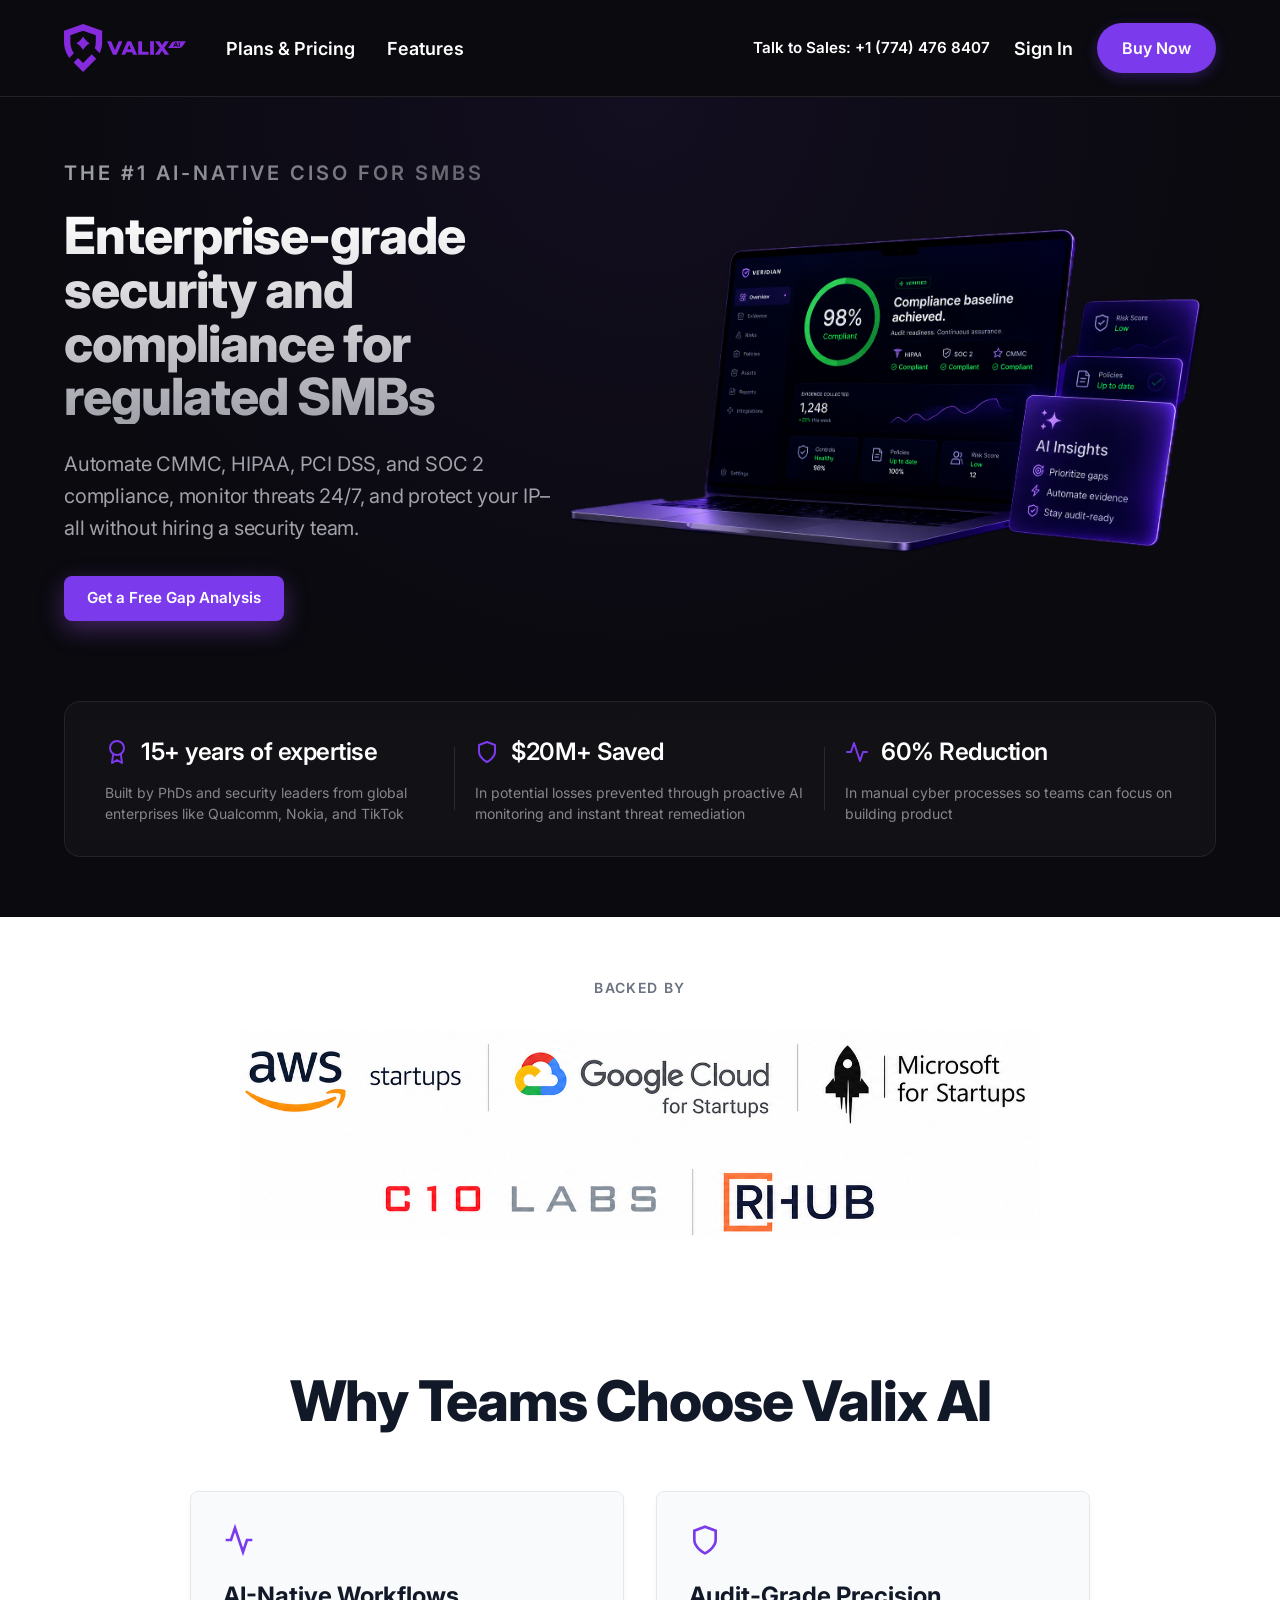
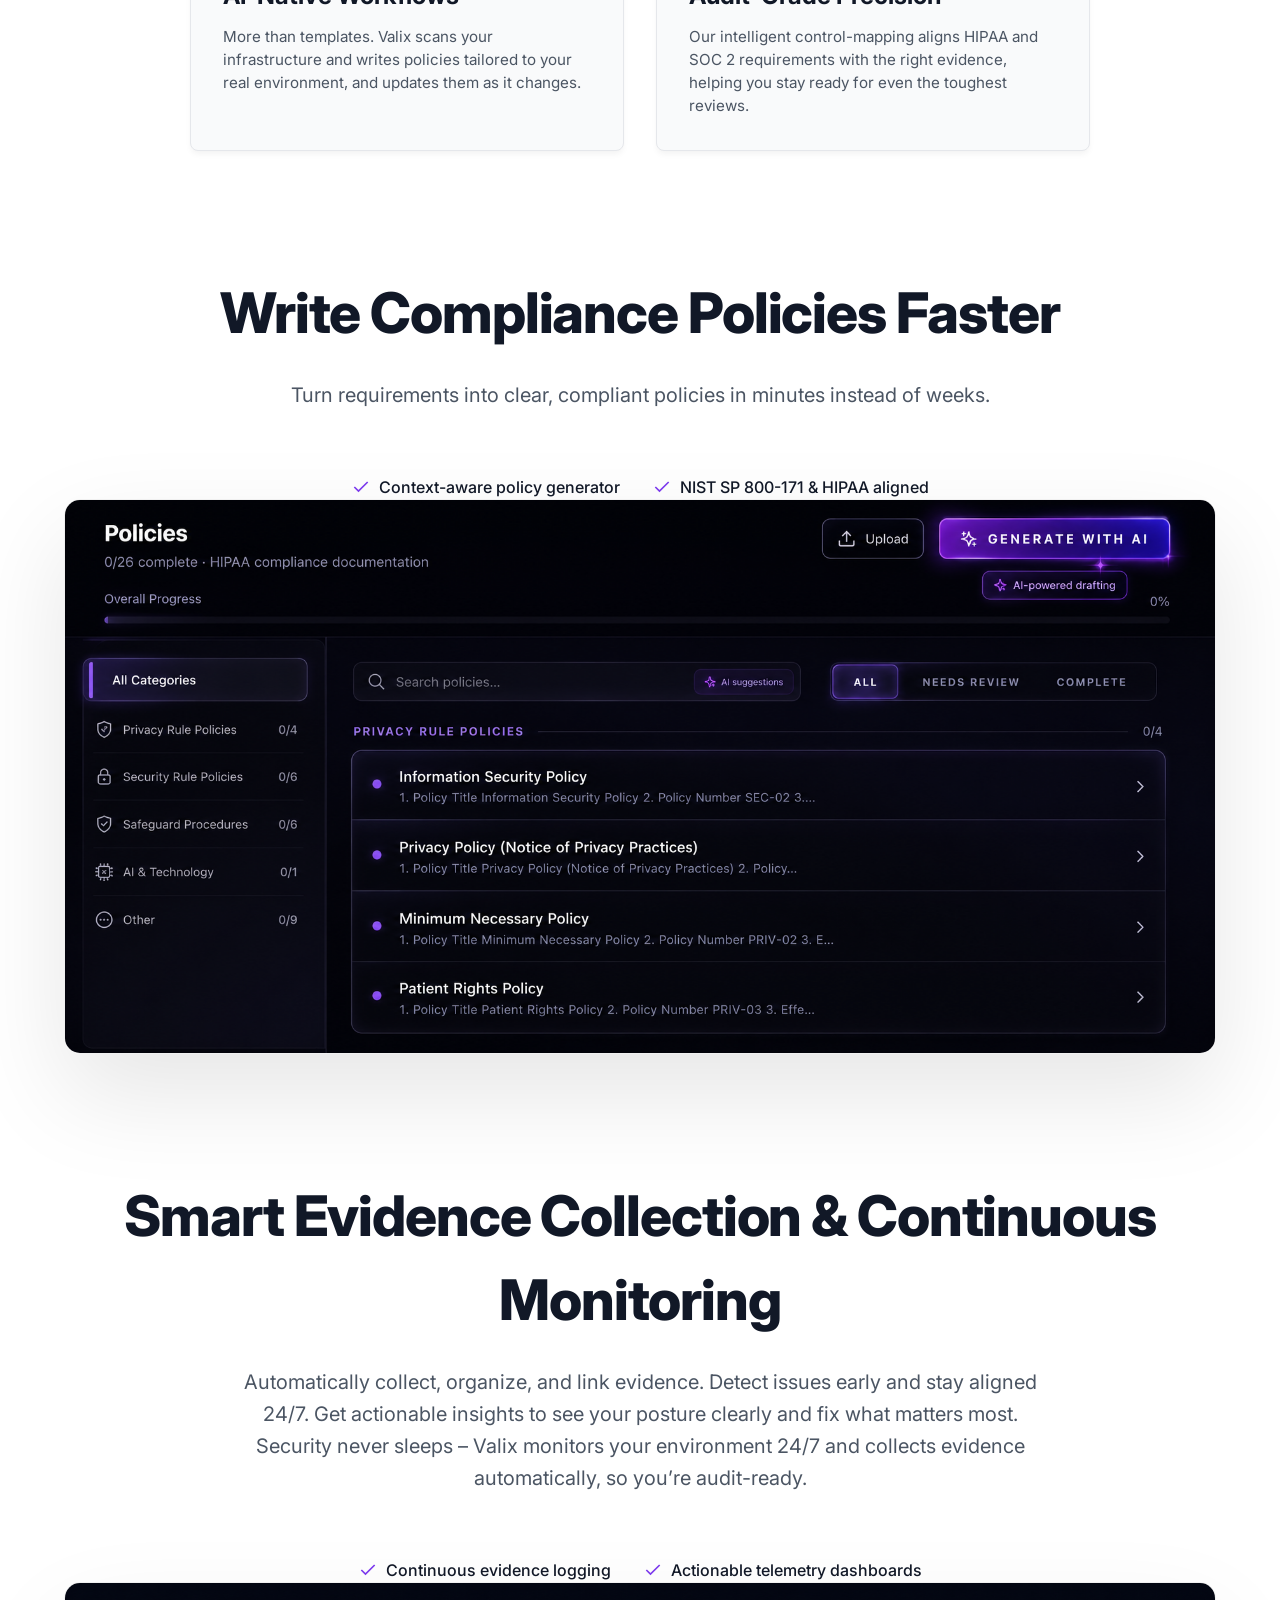
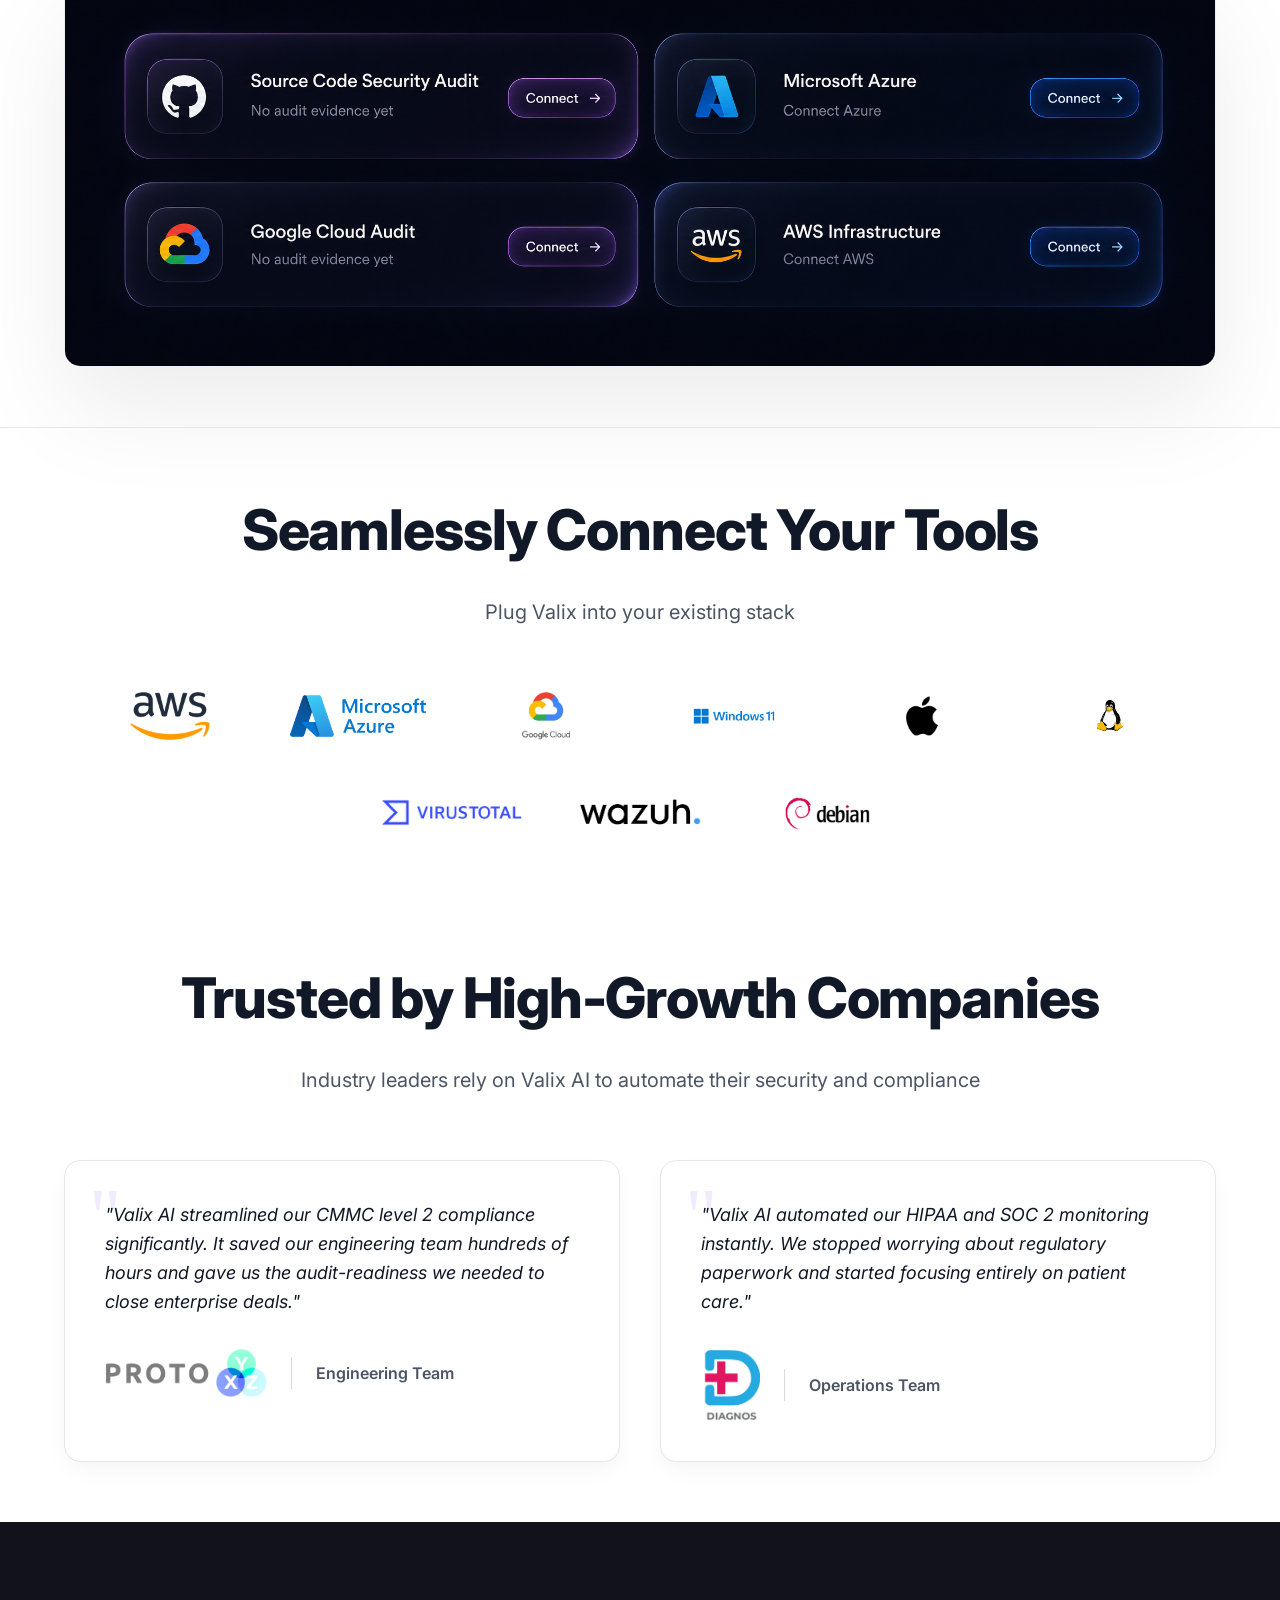
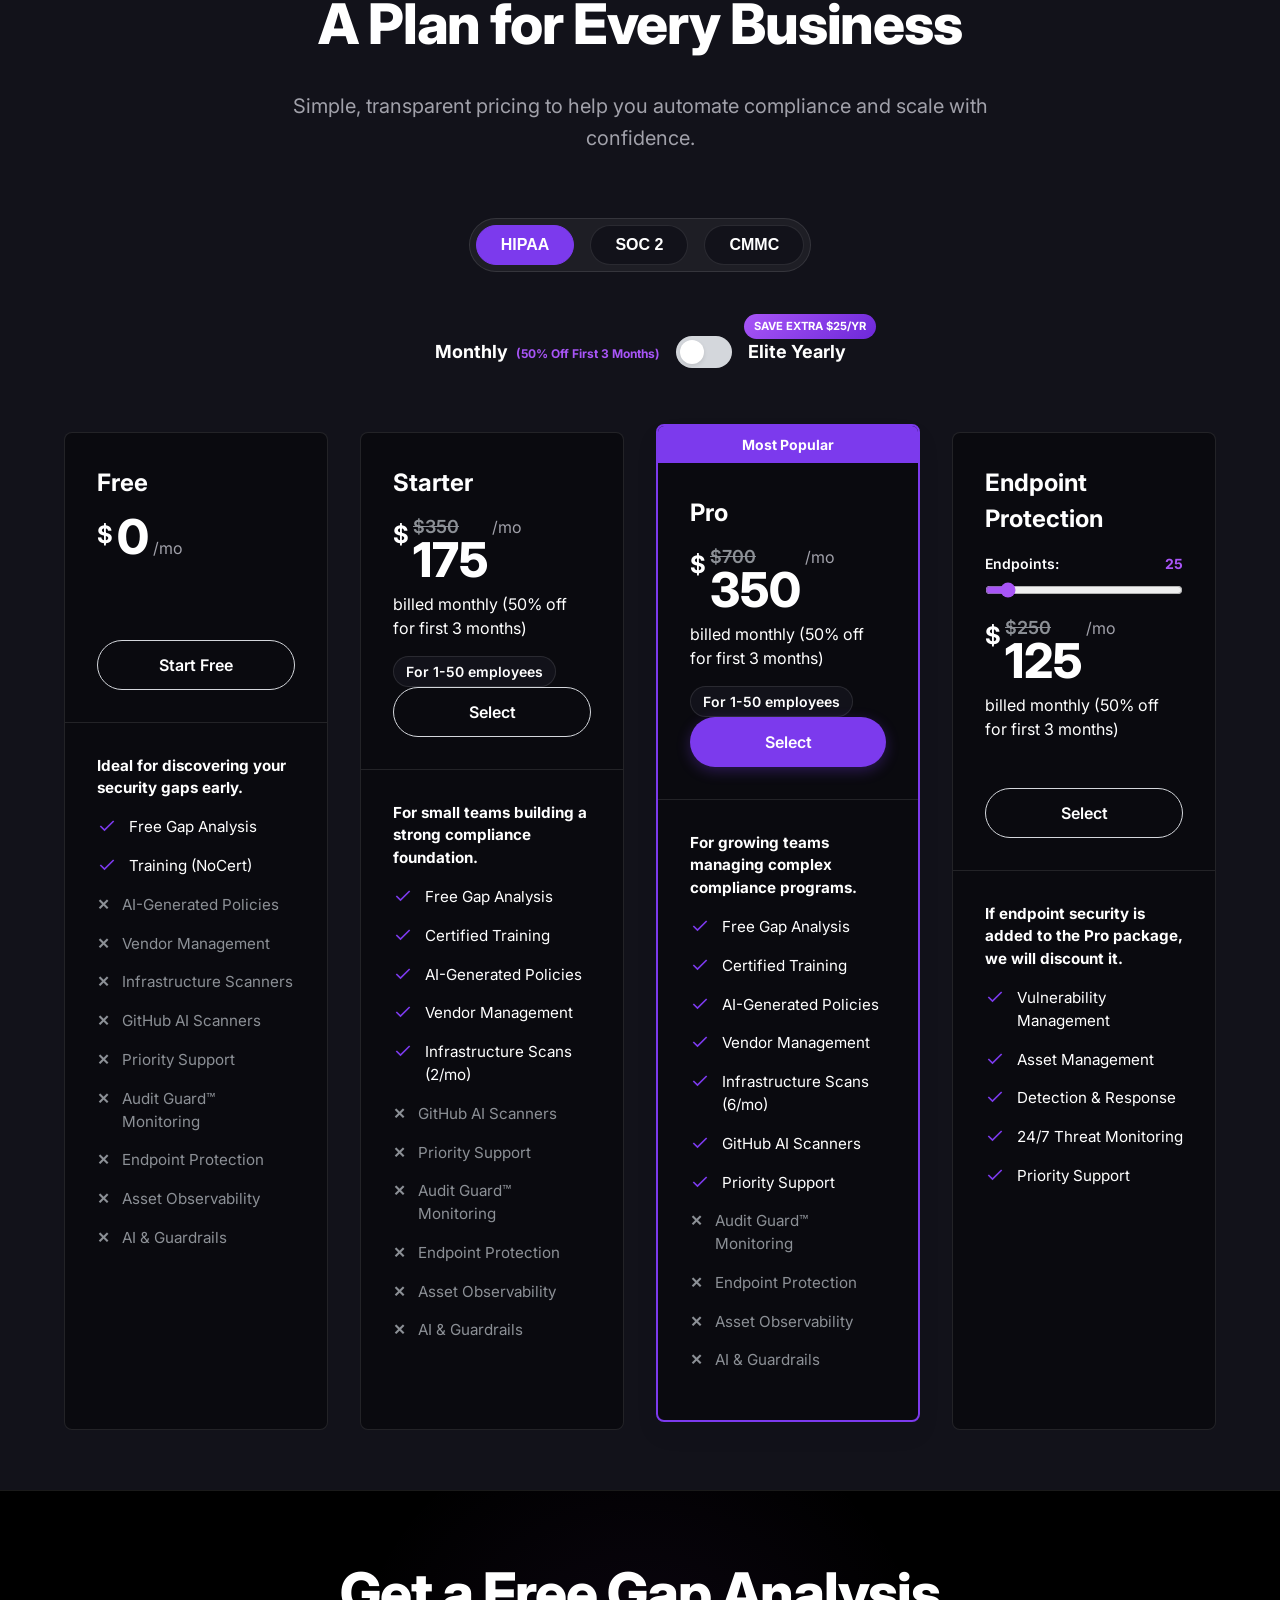
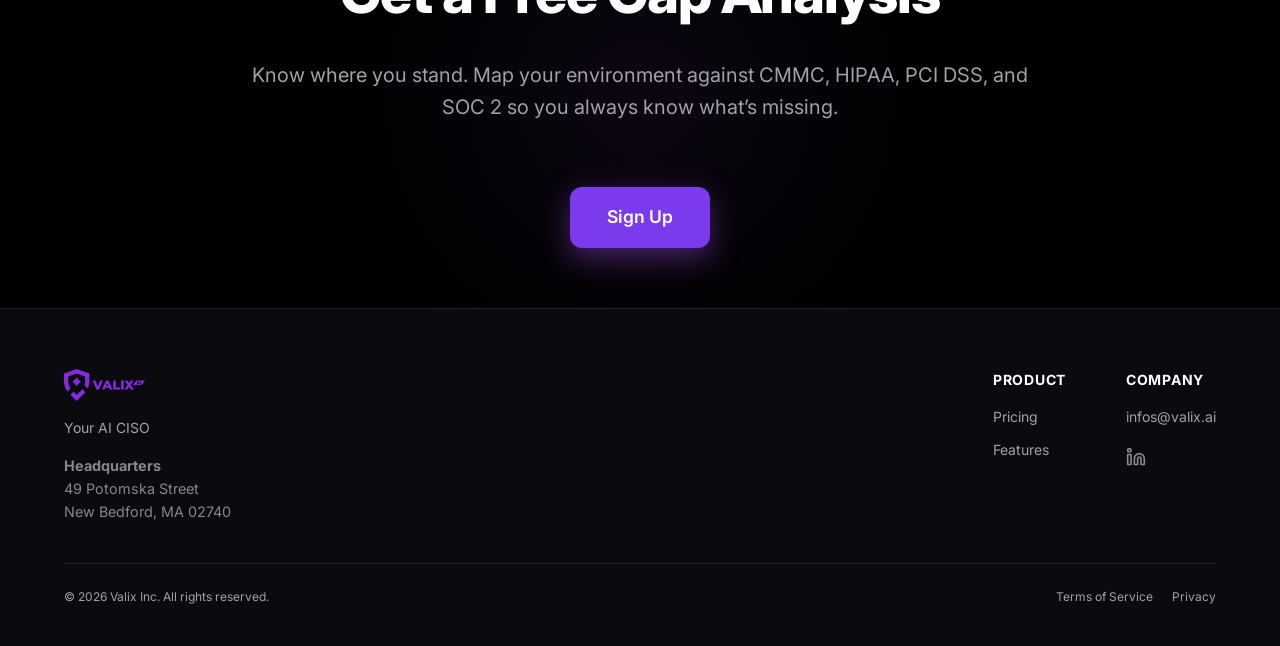
==== index.html @ 5dc222c4 "added endpoint protection" ====
<!DOCTYPE html>
<html lang="en">

<head>
  <!-- Google tag (gtag.js) -->
  <script async src="https://www.googletagmanager.com/gtag/js?id=G-KLR09LQH6C"></script>
  <script>
    window.dataLayer = window.dataLayer || [];
    function gtag() { dataLayer.push(arguments); }
    gtag('js', new Date());
    gtag('config', 'G-KLR09LQH6C');
  </script>
  <meta charset="UTF-8">
  <meta name="viewport" content="width=device-width, initial-scale=1.0">
  <title>Valix | AI CISO for Regulated SMBs</title>
  <meta name="description"
    content="Your AI CISO for Regulated SMBs. Automate CMMC, HIPAA, PCI DSS, and SOC 2 compliance.">
  <link rel="icon" type="image/jpeg" href="images/favico.jpeg">
  <link rel="stylesheet" href="styles-elegant.css?v=54.0">
  <style>
    /* --- GLOBAL DESIGN SYSTEM --- */
    html, body {
      overflow-x: hidden !important;
      width: 100%;
      margin: 0;
      padding: 0;
    }

    .container {
      margin: 0 auto !important;
      width: 100% !important;
      max-width: 1200px !important;
      padding: 0 24px !important;
      box-sizing: border-box !important;
    }
    h2 {
      font-size: clamp(2.25rem, 5vw, 3.5rem) !important;
      font-weight: 800 !important;
      color: #ffffff !important;
      text-align: center !important;
      margin-bottom: 24px !important;
      letter-spacing: -0.02em !important;
    }

    h3 {
      font-size: 1.5rem !important;
      font-weight: 700 !important;
      margin-bottom: 12px !important;
    }

    .pricing-grid {
      display: grid !important;
      grid-template-columns: repeat(4, 1fr) !important;
      gap: 32px !important;
      max-width: 1600px !important;
      margin: 0 auto !important;
      align-items: stretch !important;
    }

    .section-subhead {
      font-size: 1.25rem !important;
      color: var(--text-gray) !important;
      text-align: center !important;
      max-width: 800px !important;
      margin: 0 auto 64px !important;
      line-height: 1.6 !important;
    }

    section {
      padding: 60px 0 !important; /* Unified tighter spacing to remove gaps */
    }

    /* --- PREMIUM OFFER CARD - FIXED POPUP --- */
    .offer-card-container {
      position: fixed;
      bottom: 24px;
      right: 24px;
      z-index: 9999;
      max-width: 280px;
      width: 90%;
      opacity: 0;
      visibility: hidden;
      transform: translateY(100px);
      transition: all 0.6s cubic-bezier(0.23, 1, 0.32, 1);
    }

    .offer-card-container.visible {
      opacity: 1;
      visibility: visible;
      transform: translateY(0);
    }

    /* Modal Backdrop for Mobile */
    .popup-backdrop {
      position: fixed;
      top: 0;
      left: 0;
      width: 100%;
      height: 100%;
      background: rgba(0, 0, 0, 0.7);
      backdrop-filter: blur(8px);
      z-index: 9998;
      opacity: 0;
      visibility: hidden;
      transition: all 0.4s ease;
    }

    .popup-backdrop.visible {
      opacity: 1;
      visibility: visible;
    }

    .offer-card {
      position: relative;
      width: 100%;
      padding: 36px 24px 24px;
      text-align: center;
      border: 1px solid rgba(192, 132, 252, 0.85);
      border-radius: 20px;
      background: linear-gradient(135deg, rgba(15, 12, 41, 0.98), rgba(48, 12, 82, 0.98));
      box-shadow: 0 20px 50px rgba(0, 0, 0, 0.6);
      backdrop-filter: blur(20px);
      color: white !important;
      cursor: pointer;
      transition: transform 0.3s ease;
    }

    .close-popup {
      position: absolute;
      top: 12px;
      right: 12px;
      width: 32px;
      height: 32px;
      display: flex;
      align-items: center;
      justify-content: center;
      background: rgba(255, 255, 255, 0.1);
      border-radius: 50%;
      color: white;
      font-size: 18px;
      cursor: pointer;
      z-index: 10;
      border: 1px solid rgba(255, 255, 255, 0.1);
    }
    .close-popup:hover { background: rgba(255, 255, 255, 0.2); }

    .offer-card::before {
      content: '';
      position: absolute;
      top: -50%;
      left: -50%;
      width: 200%;
      height: 200%;
      background: linear-gradient(45deg, transparent, rgba(255, 255, 255, 0.05), transparent);
      transform: rotate(45deg);
      animation: shimmer 5s infinite;
    }

    @keyframes shimmer {
      0% { transform: translateX(-100%) rotate(45deg); }
      100% { transform: translateX(100%) rotate(45deg); }
    }

    .offer-card:hover {
      transform: translateY(-8px) scale(1.02);
      border-color: #c084fc;
      box-shadow: 0 30px 60px rgba(0, 0, 0, 0.6), 0 0 50px rgba(124, 58, 237, 0.4);
    }

    .crown {
      position: absolute;
      top: 0;
      left: 50%;
      width: 44px;
      height: 44px;
      transform: translate(-50%, -50%);
      display: flex;
      align-items: center;
      justify-content: center;
      border-radius: 999px;
      background: linear-gradient(135deg, #a855f7, #5b21b6);
      border: 2px solid #e9d5ff;
      box-shadow: 0 0 20px rgba(168, 85, 247, 0.7);
      font-size: 20px;
      z-index: 5;
    }

    .eyebrow {
      font-size: 11px;
      font-weight: 800;
      letter-spacing: 0.3em;
      text-transform: uppercase;
      color: #e9d5ff !important;
      margin-bottom: 8px;
    }

    .offer-main {
      display: flex;
      align-items: baseline;
      justify-content: center;
      gap: 8px;
      margin: 8px 0;
    }

    .percent {
      font-size: 56px;
      font-weight: 950;
      line-height: 0.8;
      letter-spacing: -0.05em;
      background: linear-gradient(180deg, #ffffff 30%, #a855f7 100%);
      -webkit-background-clip: text;
      -webkit-text-fill-color: transparent;
    }

    .off {
      font-size: 24px;
      font-weight: 950;
      text-transform: uppercase;
      color: #c084fc !important;
    }

    .subline {
      font-size: 16px;
      font-weight: 900;
      letter-spacing: 0.1em;
      text-transform: uppercase;
      color: #fff !important;
      margin-top: 4px;
    }

    .offer-footer {
      display: flex;
      justify-content: center;
      align-items: center;
      gap: 16px;
      margin-top: 32px;
      color: rgba(233, 213, 255, 0.8) !important;
      font-size: 13px;
      font-weight: 600;
    }

    .offer-divider {
      width: 1px;
      height: 14px;
      background: rgba(192, 132, 252, 0.4);
    }

    /* --- LAYOUT HARDENING --- */
    @media (min-width: 969px) {
      .hero-zoom-visual { transform: scale(1.45); transform-origin: right center; margin-left: 40px; }
      .feature-asymmetric-grid { grid-template-columns: 4.5fr 5.5fr !important; gap: 100px !important; }
    }

    @media (max-width: 968px) {
      .mobile-utility-bar { display: flex !important; background: #000; padding: 10px 0; border-bottom: 1px solid rgba(255,255,255,0.05); }
      .global-nav { background: rgba(0, 0, 0, 0.9) !important; backdrop-filter: blur(15px); border-bottom: 1px solid rgba(255, 255, 255, 0.1); }
      .global-nav .container { flex-direction: row !important; justify-content: space-between !important; align-items: center !important; height: 72px !important; padding: 0 20px !important; }
      .nav-links, .sign-in-link { display: none !important; }
      .nav-right .btn { width: auto !important; padding: 10px 20px !important; font-size: 0.875rem !important; border-radius: 99px !important; }
      .logo-img { height: 34px !important; }
      section { padding: 40px 0 !important; }
      .pricing-toggle { 
        flex-direction: column !important; 
        gap: 16px !important; 
        text-align: center !important;
      }
      .toggle-label { font-size: 1rem !important; display: block !important; position: relative !important; }
      .discount-pill { 
        position: relative !important; 
        top: 0 !important; 
        right: 0 !important; 
        margin: 8px auto 0 !important; 
        display: block !important; 
        width: fit-content !important; 
        transform: none !important;
      }
      .hero { padding-top: 100px !important; }
      .hero-grid { display: flex !important; flex-direction: column !important; gap: 20px !important; }
      .hero-content { display: contents !important; }
      .hero-kicker { order: 1; margin-bottom: 8px !important; }
      .hero-punchy { order: 2; margin-top: 0 !important; margin-bottom: 12px !important; }
      .hero-subhead { order: 3; margin-bottom: 24px !important; }
      .hero-visual { order: 4; margin-top: 10px !important; overflow: hidden !important; }
      .hero-actions { order: 5; margin-top: 32px !important; margin-bottom: 40px !important; width: 100%; justify-content: center; }
      .feature-showcase-img { 
        width: 100% !important; 
        max-width: none !important; 
        margin: 20px 0 !important; 
        border-radius: 8px !important; 
        transform: scale(1.05); /* Subtle zoom without extreme cropping */
      }
      .pricing-grid { 
        display: flex !important; 
        flex-direction: column !important; 
        gap: 32px !important; 
        width: 100% !important;
      }
      .feature-row-grid, .footer-grid, .stats-grid, .testimonial-grid { display: flex !important; flex-direction: column !important; gap: 40px !important; text-align: center !important; align-items: center !important; }
      .container { padding: 0 20px !important; }
      .hero-grid, .pricing-grid, .feature-row-grid { 
        width: 100% !important; 
        margin-left: auto !important; 
        margin-right: auto !important; 
        text-align: center !important; 
      }
      .offer-card-container { 
        bottom: auto !important;
        right: auto !important;
        top: 50% !important;
        left: 50% !important;
        transform: translate(-50%, -40%) !important;
        max-width: 320px !important;
      }
      .offer-card-container.visible {
        transform: translate(-50%, -50%) !important;
      }
      .percent { font-size: 72px; }
      .off { font-size: 32px; }
      .subline { font-size: 20px; }
    }
  </style>
</head>

<body>

  <!-- Mobile Utility Bar -->
  <div class="mobile-utility-bar" style="display: none;">
    <div class="container" style="display: flex; justify-content: space-between; align-items: center; width: 100%;">
      <a href="tel:+17744768407" style="color: #a1a1a6; text-decoration: none; font-size: 0.7rem; font-weight: 500; letter-spacing: 0.02em;">
        QUESTIONS? TALK TO AN EXPERT: +1 (774) 476 8407
      </a>
      <a href="#" style="color: #a1a1a6; text-decoration: none; font-size: 0.7rem; font-weight: 500;">
        SIGN IN
      </a>
    </div>
  </div>

  <!-- Navigation -->
  <nav class="global-nav">
    <div class="container nav-container">
      <div class="nav-left">
        <a href="index.html">
          <img src="logo.svg" alt="Valix" class="logo-img">
        </a>
        <div class="nav-links">
          <a href="#pricing">Plans & Pricing</a>
          <a href="#features">Features</a>
        </div>
      </div>
      <div class="nav-right" style="display: flex; align-items: center; gap: 24px;">
        <a href="tel:+17744768407" class="sign-in-link" style="white-space: nowrap; font-size: 0.95rem;">Talk to Sales: +1 (774) 476 8407</a>
        <a href="#" class="sign-in-link">Sign In</a>
        <a href="#pricing" class="btn btn-primary">Buy Now</a>
      </div>
    </div>
  </nav>


  <!-- Hero Section -->
  <section class="hero">
    <div class="container hero-grid">
      <div class="hero-content">
        <p class="hero-kicker">THE #1 AI-NATIVE CISO FOR SMBS</p>
        <h1 class="hero-punchy">Enterprise-grade security and compliance for regulated SMBs</h1>
        <p class="hero-subhead">Automate CMMC, HIPAA, PCI DSS, and SOC 2 compliance, monitor threats 24/7, and protect your IP– all without hiring a security team.</p>
        <div class="hero-actions" style="margin-top: 24px;">
          <a href="#gap-analysis" class="btn btn-primary" style="font-size: 0.95rem; padding: 10px 22px; border-radius: 8px; box-shadow: 0 8px 24px rgba(168, 85, 247, 0.35);">Get a Free Gap Analysis</a>
        </div>
      </div>
      <div class="hero-visual" style="display: flex; align-items: center; position: relative;">
        <!-- Irresistible Offer Card -->
        <img src="images/9a7258cf-020f-4bb2-89a2-e1e08cc3198c.png" alt="Valix Dashboard Preview" class="hero-zoom-visual" style="width: 100%; max-width: 900px; height: auto; object-fit: contain;">
      </div>
      </div>
    </div>

    <!-- QBO Style Stats Bar inside Hero -->
    <div class="container">
      <div class="hero-stats-bar">
        <!-- Block 1 -->
        <div class="hero-stat-block">
          <div class="hero-stat-val">
            <svg viewBox="0 0 24 24" width="24" height="24" stroke="var(--valix-purple)" stroke-width="2" fill="none"
              stroke-linecap="round" stroke-linejoin="round">
              <circle cx="12" cy="8" r="7"></circle>
              <polyline points="8.21 13.89 7 23 12 20 17 23 15.79 13.88"></polyline>
            </svg>
            15+ years of expertise
          </div>
          <div class="hero-stat-desc">Built by PhDs and security leaders from global enterprises like Qualcomm, Nokia, and TikTok</div>
        </div>
        <!-- Block 2 -->
        <div class="hero-stat-block">
          <div class="hero-stat-val">
            <svg viewBox="0 0 24 24" width="24" height="24" stroke="var(--valix-purple)" stroke-width="2" fill="none"
              stroke-linecap="round" stroke-linejoin="round">
              <path d="M12 22s8-4 8-10V5l-8-3-8 3v7c0 6 8 10 8 10z"></path>
            </svg>
            $20M+ Saved
          </div>
          <div class="hero-stat-desc">In potential losses prevented through proactive AI monitoring and instant threat remediation</div>
        </div>
        <!-- Block 3 -->
        <div class="hero-stat-block">
          <div class="hero-stat-val">
            <svg viewBox="0 0 24 24" width="24" height="24" stroke="var(--valix-purple)" stroke-width="2" fill="none"
              stroke-linecap="round" stroke-linejoin="round">
              <polyline points="22 12 18 12 15 21 9 3 6 12 2 12"></polyline>
            </svg>
            60% Reduction
          </div>
          <div class="hero-stat-desc">In manual cyber processes so teams can focus on building product</div>
        </div>
      </div>
    </div>
  </section>


  <div class="light-theme-wrapper">
  <!-- Backed By Pill (Below Header) -->
    <section style="padding: 80px 0 40px; background-color: #ffffff;">
      <div class="container">
        <h4 style="text-align: center; color: #86868b; text-transform: uppercase; font-size: 0.875rem; font-weight: 600; letter-spacing: 0.1em; margin-bottom: 32px;">Backed By</h4>
        <div style="display: flex; justify-content: center;">
          <img src="partners/a07a1d41-4f62-45c0-8f53-e340e0f7f030-2.png"
            alt="Backed by AWS, Microsoft, Google Cloud, and C10 Labs"
            style="width: 100%; max-width: 800px; height: auto; object-fit: contain;">
        </div>
      </div>
    </section>
<!-- Our Strength Section -->
    <section class="strength-section">
      <div class="container">
        <div style="text-align: center; margin-bottom: 48px;">
          <h2>Why Teams Choose Valix AI</h2>
        </div>
        <div style="display: grid; grid-template-columns: repeat(auto-fit, minmax(300px, 1fr)); gap: 32px; max-width: 900px; margin: 0 auto;">
          <!-- Strength 1 -->
          <div
            style="padding: 32px; border: 1px solid var(--border-color); border-radius: 8px; background: var(--bg-light);">
            <svg viewBox="0 0 24 24" fill="none" stroke="currentColor" stroke-width="2"
              style="width: 32px; height: 32px; color: var(--valix-purple); margin-bottom: 16px;">
              <polyline points="22 12 18 12 15 21 9 3 6 12 2 12"></polyline>
            </svg>
            <h3 style="font-weight: 700; margin-bottom: 12px;">AI-Native Workflows</h3>
            <p style="color: var(--text-dark); font-size: 0.95rem;">More than templates. Valix scans your infrastructure and writes policies tailored to your real environment, and updates them as it changes.</p>
          </div>
          <!-- Strength 2 -->
          <div
            style="padding: 32px; border: 1px solid var(--border-color); border-radius: 8px; background: var(--bg-light);">
            <svg viewBox="0 0 24 24" fill="none" stroke="currentColor" stroke-width="2"
              style="width: 32px; height: 32px; color: var(--valix-purple); margin-bottom: 16px;">
              <path d="M12 22s8-4 8-10V5l-8-3-8 3v7c0 6 8 10 8 10z"></path>
            </svg>
            <h3 style="font-weight: 700; margin-bottom: 12px;">Audit-Grade Precision</h3>
            <p style="color: var(--text-dark); font-size: 0.95rem;">Our intelligent control-mapping aligns HIPAA and SOC 2 requirements with the right evidence, helping you stay ready for even the toughest reviews.</p>
          </div>
        </div>
      </div>

    </section>

<!-- Features -->
    <div id="features">
      <!-- Feature 1 -->
      <section class="feature-row" style="background-color: #000;">
        <div class="container" style="text-align: center; max-width: 900px; margin: 0 auto;">
          <h2>Write Compliance Policies Faster</h2>
          <p class="section-subhead">Turn requirements into clear, compliant policies in minutes instead of weeks.</p>
          <div style="display: flex; justify-content: center; gap: 32px; flex-wrap: wrap;">
            <div style="display: flex; align-items: center; gap: 8px;">
              <svg viewBox="0 0 24 24" fill="none" stroke="currentColor" stroke-width="2" style="width: 20px; height: 20px; color: var(--valix-purple);">
                <polyline points="20 6 9 17 4 12"></polyline>
              </svg>
              <span style="font-weight: 500;">Context-aware policy generator</span>
            </div>
            <div style="display: flex; align-items: center; gap: 8px;">
              <svg viewBox="0 0 24 24" fill="none" stroke="currentColor" stroke-width="2" style="width: 20px; height: 20px; color: var(--valix-purple);">
                <polyline points="20 6 9 17 4 12"></polyline>
              </svg>
              <span style="font-weight: 500;">NIST SP 800-171 & HIPAA aligned</span>
            </div>
          </div>
        </div>
        <div class="container" style="max-width: 1200px;">
          <img src="images/aa5d5d5a-ac34-4b46-94e4-e7a8887b9fa3.png" alt="Valix AI Policy Engine" class="feature-showcase-img" style="width: 100%; height: auto; border-radius: 16px; box-shadow: 0 40px 100px rgba(0,0,0,0.1); border: 1px solid #f0f0f0;">
        </div>
      </section>

      <!-- Feature 2 -->
      <section class="feature-row" style="background-color: #fcfcfd;">
        <div class="container" style="text-align: center; max-width: 900px; margin: 0 auto;">
          <h2>Smart Evidence Collection & Continuous Monitoring</h2>
          <p class="section-subhead">Automatically collect, organize, and link evidence. Detect issues early and stay aligned 24/7. Get actionable insights to see your posture clearly and fix what matters most. Security never sleeps – Valix monitors your environment 24/7 and collects evidence automatically, so you’re audit-ready.</p>
          <div style="display: flex; justify-content: center; gap: 32px; flex-wrap: wrap;">
            <div style="display: flex; align-items: center; gap: 8px;">
              <svg viewBox="0 0 24 24" fill="none" stroke="currentColor" stroke-width="2" style="width: 20px; height: 20px; color: var(--valix-purple);">
                <polyline points="20 6 9 17 4 12"></polyline>
              </svg>
              <span style="font-weight: 500;">Continuous evidence logging</span>
            </div>
            <div style="display: flex; align-items: center; gap: 8px;">
              <svg viewBox="0 0 24 24" fill="none" stroke="currentColor" stroke-width="2" style="width: 20px; height: 20px; color: var(--valix-purple);">
                <polyline points="20 6 9 17 4 12"></polyline>
              </svg>
              <span style="font-weight: 500;">Actionable telemetry dashboards</span>
            </div>
          </div>
        </div>
        <div class="container" style="max-width: 1200px;">
          <img src="images/bb15f288-fef5-4877-bc99-f79406f73a9e.png" alt="Valix Evidence Collection" class="feature-showcase-img" style="width: 100%; height: auto; border-radius: 16px; box-shadow: 0 40px 100px rgba(0,0,0,0.08); border: 1px solid #f0f0f0;">
        </div>
      </section>
    </div>

<!-- Integrations Section -->
    <section class="integrations-section" style="background: var(--bg-light); border-top: 1px solid var(--border-color);">
      <div class="container" style="text-align: center; max-width: 1000px;">
        <h2>Seamlessly Connect Your Tools</h2>
        <p class="section-subhead">Plug Valix into your existing stack</p>

        <div style="display: flex; flex-wrap: wrap; justify-content: center; gap: 48px; align-items: center;">
          <img src="integrations/AWS.png" alt="AWS" class="integration-logo">
          <img src="integrations/mircrosoftazure.png" alt="Microsoft Azure" class="integration-logo">
          <img src="integrations/googlecloud.png" alt="Google Cloud" class="integration-logo">
          <img src="integrations/Windows-Logo.png" alt="Windows" class="integration-logo">
          <img src="integrations/mac-21.png" alt="macOS" class="integration-logo">
          <img src="integrations/Linux-Logo.wine.svg" alt="Linux" class="integration-logo">
          <img src="integrations/VirusTotal_logo.svg.png" alt="VirusTotal" class="integration-logo">
          <img src="integrations/wazuh.png" alt="Wazuh" class="integration-logo">
          <img src="integrations/debian_logo_icon_168290.png" alt="Debian" class="integration-logo">
        </div>
      </div>
    </section>

<!-- Testimonial Section -->
    <section class="trusted-section" style="padding: 100px 0; background-color: #fcfcfd;">
      <div class="container">
        <h2>Trusted by High-Growth Companies</h2>
        <p class="section-subhead" style="margin-bottom: 64px !important;">Industry leaders rely on Valix AI to automate their security and compliance</p>
        <div class="testimonial-grid">

          <!-- Testimonial 1: Protoxyz -->
          <div
            style="background: rgba(255,255,255,0.02); border: 1px solid rgba(255,255,255,0.08); border-radius: 16px; padding: 40px; position: relative;">
            <div
              style="font-size: 5rem; color: rgba(124, 58, 237, 0.15); position: absolute; top: 16px; left: 24px; font-family: Georgia, serif; line-height: 1;">
              "</div>
            <p
              style="font-size: 1.125rem; line-height: 1.6; color: #ffffff; margin-bottom: 32px; font-style: italic; position: relative; z-index: 1;">
              "Valix AI streamlined our CMMC level 2 compliance significantly. It saved our engineering team hundreds of
              hours and gave us the audit-readiness we needed to close enterprise deals."
            </p>
            <div style="display: flex; align-items: center; gap: 24px;">
              <img src="partners/protoxyz.png" alt="Protoxyz" style="height: 48px; object-fit: contain;">
              <div style="border-left: 1px solid rgba(0,0,0,0.15); height: 32px;"></div>
              <p style="font-weight: 600; color: #4b5563; font-size: 1rem;">Engineering Team</p>
            </div>
          </div>

          <!-- Testimonial 2: Diagnos SARL -->
          <div
            style="background: rgba(255,255,255,0.02); border: 1px solid rgba(255,255,255,0.08); border-radius: 16px; padding: 40px; position: relative;">
            <div
              style="font-size: 5rem; color: rgba(124, 58, 237, 0.15); position: absolute; top: 16px; left: 24px; font-family: Georgia, serif; line-height: 1;">
              "</div>
            <p
              style="font-size: 1.125rem; line-height: 1.6; color: #ffffff; margin-bottom: 32px; font-style: italic; position: relative; z-index: 1;">
              "Valix AI automated our HIPAA and SOC 2 monitoring instantly. We stopped worrying about regulatory paperwork and started focusing entirely on patient care."
            </p>
            <div style="display: flex; align-items: center; gap: 24px;">
              <img src="partners/diagnos.png" alt="Diagnos SARL" style="height: 72px; object-fit: contain;">
              <div style="border-left: 1px solid rgba(0,0,0,0.15); height: 32px;"></div>
              <p style="font-weight: 600; color: #4b5563; font-size: 1rem;">Operations Team</p>
            </div>
          </div>

        </div>
      </div>
    </section>
  </div>

<!-- Pricing Section -->
  <section id="pricing" class="pricing">
    <div class="container" style="max-width: 1600px;">
      <div class="pricing-header" style="text-align: center;">
        <h2>A Plan for Every Business</h2>
        <p class="section-subhead">Simple, transparent pricing to help you automate compliance and scale with confidence.</p>
      </div>


      <div style="display: flex; flex-direction: column; align-items: center; gap: 32px; margin-bottom: 64px;">
        <!-- Framework Selector -->
        <div class="framework-tabs" style="background: rgba(255,255,255,0.05); padding: 6px; border-radius: 99px; border: 1px solid rgba(255,255,255,0.1);">
          <button class="fw-btn active" data-fw="hipaa">HIPAA</button>
          <button class="fw-btn" data-fw="soc2">SOC 2</button>
          <button class="fw-btn" data-fw="cmmc">CMMC</button>
        </div>

        <div class="pricing-toggle" style="margin: 0; display: flex; align-items: center; gap: 16px;">
          <span class="toggle-label" style="font-weight: 700; color: #fff;">Monthly <span style="color: #a855f7; font-size: 0.75rem; margin-left: 4px;">(50% Off First 3 Months)</span></span>
          <label class="switch">
            <input type="checkbox" id="billing-toggle">
            <span class="slider"></span>
          </label>
          <span class="toggle-label" style="font-weight: 700; color: #fff;">Elite Yearly <span class="discount-pill" style="background: linear-gradient(135deg, #a855f7, #6d28d9); color: white; padding: 4px 10px; border-radius: 99px; font-size: 0.7rem; margin-left: 8px;">SAVE EXTRA $25/YR</span></span>
        </div>
      </div>

      <div class="pricing-grid">

        <!-- FREE Tier -->
        <div class="pricing-card">
          <div class="card-top">
            <h3>Free</h3>
            <div class="price-block">
              <span class="currency">$</span>
              <div class="price-stack">
                <div class="amount">0</div>
              </div>
              <span class="period">/mo</span>
            </div>
            <p class="billing-term" style="opacity: 0;">No credit card required</p>
            <div class="employee-badge" style="background: #f1f5f9; color: #64748b; visibility: hidden;">&nbsp;</div>
          </div>
          <div class="card-action">
            <a href="waitlist.html" class="btn btn-secondary block">Start Free</a>
          </div>
          <div class="card-features">
            <p>Ideal for discovering your security gaps early.</p>
            <ul class="feature-list">
              <li><svg viewBox="0 0 24 24" fill="none" stroke="currentColor" stroke-width="2">
                  <polyline points="20 6 9 17 4 12"></polyline>
                </svg> Free Gap Analysis</li>
              <li><svg viewBox="0 0 24 24" fill="none" stroke="currentColor" stroke-width="2">
                  <polyline points="20 6 9 17 4 12"></polyline>
                </svg> Training (NoCert)</li>
              <li class="disabled"><span class="qbo-cross">✕</span> AI-Generated Policies</li>
              <li class="disabled"><span class="qbo-cross">✕</span> Vendor Management</li>
              <li class="disabled"><span class="qbo-cross">✕</span> Infrastructure Scanners</li>
              <li class="disabled"><span class="qbo-cross">✕</span> GitHub AI Scanners</li>
              <li class="disabled"><span class="qbo-cross">✕</span> Priority Support</li>
              <li class="disabled"><span class="qbo-cross">✕</span> Audit Guard™ Monitoring</li>
              <li class="disabled"><span class="qbo-cross">✕</span> Endpoint Protection</li>
              <li class="disabled"><span class="qbo-cross">✕</span> Asset Observability</li>
              <li class="disabled"><span class="qbo-cross">✕</span> AI & Guardrails</li>
            </ul>
          </div>
        </div>

        <!-- STARTER Tier -->
        <div class="pricing-card">
          <div class="card-top">
            <h3>Starter</h3>
            <div class="price-block">
              <span class="currency">$</span>
              <div class="price-stack">
                <div class="strike-price" data-base-price="199"></div>
                <div class="amount" data-base-price="199"></div>
              </div>
              <span class="period">/mo</span>
            </div>
            <p class="billing-term">billed annually</p>
            <div class="employee-badge">For 1-50 employees</div>
          </div>
          <div class="card-action">
            <a href="waitlist.html" class="btn btn-secondary block">Select</a>
          </div>
          <div class="card-features">
            <p>For small teams building a strong compliance foundation.</p>
            <ul class="feature-list">
              <li><svg viewBox="0 0 24 24" fill="none" stroke="currentColor" stroke-width="2">
                  <polyline points="20 6 9 17 4 12"></polyline>
                </svg> Free Gap Analysis</li>
              <li><svg viewBox="0 0 24 24" fill="none" stroke="currentColor" stroke-width="2">
                  <polyline points="20 6 9 17 4 12"></polyline>
                </svg> Certified Training</li>
              <li><svg viewBox="0 0 24 24" fill="none" stroke="currentColor" stroke-width="2">
                  <polyline points="20 6 9 17 4 12"></polyline>
                </svg> AI-Generated Policies</li>
              <li><svg viewBox="0 0 24 24" fill="none" stroke="currentColor" stroke-width="2">
                  <polyline points="20 6 9 17 4 12"></polyline>
                </svg> Vendor Management</li>
              <li><svg viewBox="0 0 24 24" fill="none" stroke="currentColor" stroke-width="2">
                  <polyline points="20 6 9 17 4 12"></polyline>
                </svg> Infrastructure Scans (2/mo)</li>
              <li class="disabled"><span class="qbo-cross">✕</span> GitHub AI Scanners</li>
              <li class="disabled"><span class="qbo-cross">✕</span> Priority Support</li>
              <li class="disabled"><span class="qbo-cross">✕</span> Audit Guard™ Monitoring</li>
              <li class="disabled"><span class="qbo-cross">✕</span> Endpoint Protection</li>
              <li class="disabled"><span class="qbo-cross">✕</span> Asset Observability</li>
              <li class="disabled"><span class="qbo-cross">✕</span> AI & Guardrails</li>
            </ul>
          </div>
        </div>

        <!-- PRO Tier -->
        <div class="pricing-card popular">
          <div class="popular-banner">Most Popular</div>
          <div class="card-top">
            <h3>Pro</h3>
            <div class="price-block">
              <span class="currency">$</span>
              <div class="price-stack">
                <div class="strike-price" data-base-price="399"></div>
                <div class="amount" data-base-price="399"></div>
              </div>
              <span class="period">/mo</span>
            </div>
            <p class="billing-term">billed annually</p>
            <div class="employee-badge">For 1-50 employees</div>
          </div>
          <div class="card-action">
            <a href="waitlist.html" class="btn btn-primary block">Select</a>
          </div>
          <div class="card-features">
            <p>For growing teams managing complex compliance programs.</p>
            <ul class="feature-list">
              <li><svg viewBox="0 0 24 24" fill="none" stroke="currentColor" stroke-width="2">
                  <polyline points="20 6 9 17 4 12"></polyline>
                </svg> Free Gap Analysis</li>
              <li><svg viewBox="0 0 24 24" fill="none" stroke="currentColor" stroke-width="2">
                  <polyline points="20 6 9 17 4 12"></polyline>
                </svg> Certified Training</li>
              <li><svg viewBox="0 0 24 24" fill="none" stroke="currentColor" stroke-width="2">
                  <polyline points="20 6 9 17 4 12"></polyline>
                </svg> AI-Generated Policies</li>
              <li><svg viewBox="0 0 24 24" fill="none" stroke="currentColor" stroke-width="2">
                  <polyline points="20 6 9 17 4 12"></polyline>
                </svg> Vendor Management</li>
              <li><svg viewBox="0 0 24 24" fill="none" stroke="currentColor" stroke-width="2">
                  <polyline points="20 6 9 17 4 12"></polyline>
                </svg> Infrastructure Scans (6/mo)</li>
              <li><svg viewBox="0 0 24 24" fill="none" stroke="currentColor" stroke-width="2">
                  <polyline points="20 6 9 17 4 12"></polyline>
                </svg> GitHub AI Scanners</li>
              <li><svg viewBox="0 0 24 24" fill="none" stroke="currentColor" stroke-width="2">
                  <polyline points="20 6 9 17 4 12"></polyline>
                </svg> Priority Support</li>
              <li class="disabled"><span class="qbo-cross">✕</span> Audit Guard™ Monitoring</li>
              <li class="disabled"><span class="qbo-cross">✕</span> Endpoint Protection</li>
              <li class="disabled"><span class="qbo-cross">✕</span> Asset Observability</li>
              <li class="disabled"><span class="qbo-cross">✕</span> AI & Guardrails</li>
            </ul>
          </div>
        </div>

        <!-- Endpoint Protection Tier -->
        <div class="pricing-card">
          <div class="card-top">
            <h3>Endpoint Protection</h3>
            <div style="margin: 16px 0; display: flex; flex-direction: column; gap: 8px;">
              <div style="display: flex; justify-content: space-between; font-size: 0.875rem; font-weight: 600; color: #fff;">
                <span>Endpoints:</span>
                <span id="endpoint-count" style="color: #a855f7; font-weight: 700;">25</span>
              </div>
              <input type="range" id="endpoint-slider" min="5" max="250" step="5" value="25" style="width: 100%; accent-color: #a855f7; cursor: pointer;">
            </div>
            <div class="price-block">
              <span class="currency">$</span>
              <div class="price-stack">
                <div class="strike-price"></div>
                <div class="amount"></div>
              </div>
              <span class="period">/mo</span>
            </div>
            <p class="billing-term">billed monthly</p>
            <div class="employee-badge" style="visibility:hidden;">1-50 employees</div>
          </div>
          <div class="card-action">
            <a href="mailto:infos@valix.ai" class="btn btn-secondary block">Select</a>
          </div>
          <div class="card-features">
            <p>If endpoint security is added to the Pro package, we will discount it.</p>
            <ul class="feature-list">
              <li><svg viewBox="0 0 24 24" fill="none" stroke="currentColor" stroke-width="2">
                  <polyline points="20 6 9 17 4 12"></polyline>
                </svg> Vulnerability Management</li>
              <li><svg viewBox="0 0 24 24" fill="none" stroke="currentColor" stroke-width="2">
                  <polyline points="20 6 9 17 4 12"></polyline>
                </svg> Asset Management</li>
              <li><svg viewBox="0 0 24 24" fill="none" stroke="currentColor" stroke-width="2">
                  <polyline points="20 6 9 17 4 12"></polyline>
                </svg> Detection & Response</li>
              <li><svg viewBox="0 0 24 24" fill="none" stroke="currentColor" stroke-width="2">
                  <polyline points="20 6 9 17 4 12"></polyline>
                </svg> 24/7 Threat Monitoring</li>
              <li><svg viewBox="0 0 24 24" fill="none" stroke="currentColor" stroke-width="2">
                  <polyline points="20 6 9 17 4 12"></polyline>
                </svg> Priority Support</li>
            </ul>
          </div>
        </div>

      </div>

    </div>

  </section>

  <!-- Gap Analysis Section (Section 9) -->
  <section id="gap-analysis" style="padding: 100px 0; background-color: #000; position: relative; overflow: hidden; border-top: 1px solid var(--border-color);">
    <div style="position: absolute; top: 50%; left: 50%; width: 600px; height: 600px; background: radial-gradient(circle, rgba(168, 85, 247, 0.07) 0%, transparent 70%); transform: translate(-50%, -50%); pointer-events: none; z-index: 0;"></div>
    <div class="container" style="max-width: 900px; text-align: center; position: relative; z-index: 1;">
      <h2 style="font-size: 2.5rem; font-weight: 800; color: #fff; margin-bottom: 20px; letter-spacing: -0.03em;">Get a Free Gap Analysis</h2>
      <p class="section-subhead" style="max-width: 650px; margin: 0 auto 40px auto; font-size: 1.15rem; line-height: 1.6; color: rgba(255,255,255,0.7);">
        Know where you stand. Map your environment against CMMC, HIPAA, PCI DSS, and SOC 2 so you always know what’s missing.
      </p>
      <a href="waitlist.html" class="btn btn-primary" style="font-size: 1.1rem; padding: 16px 36px; border-radius: 12px; box-shadow: 0 10px 30px rgba(168, 85, 247, 0.4);">
        Sign Up
      </a>
    </div>
  </section>

<!-- Footer -->
  <footer class="footer">
    <div class="container">
      <div class="footer-top">
        <div class="footer-brand">
          <img src="logo.svg" alt="Valix">
          <p style="margin-bottom: 16px;">Your AI CISO</p>
          <p style="font-size: 0.9rem; color: #86868b; line-height: 1.6;">
            <strong>Headquarters</strong><br>
            49 Potomska Street<br>
            New Bedford, MA 02740
          </p>
        </div>
        <div class="footer-links">
          <div class="link-col">
            <h4>Product</h4>
            <a href="#pricing">Pricing</a>
            <a href="#features">Features</a>
          </div>
          <div class="link-col">
            <h4>Company</h4>
            <a href="mailto:infos@valix.ai">infos@valix.ai</a>
            <a href="https://www.linkedin.com/company/valix-ai" style="display: inline-flex; align-items: center; margin-top: 8px;">
              <svg viewBox="0 0 24 24" width="20" height="20" stroke="currentColor" stroke-width="2" fill="none" stroke-linecap="round" stroke-linejoin="round" style="color: #86868b; transition: color 0.2s ease;"><path d="M16 8a6 6 0 0 1 6 6v7h-4v-7a2 2 0 0 0-2-2 2 2 0 0 0-2 2v7h-4v-7a6 6 0 0 1 6-6z"></path><rect x="2" y="9" width="4" height="12"></rect><circle cx="4" cy="4" r="2"></circle></svg>
            </a>
          </div>
        </div>
      </div>
      <div class="footer-bottom">
        <p>© 2026 Valix Inc. All rights reserved.</p>
        <div class="footer-legal">
          <a href="#">Terms of Service</a>
          <a href="#">Privacy</a>
        </div>
      </div>
    </div>
  </footer>

  <script>
    // Pricing Multiplier Logic
    const multipliers = {
      'hipaa': 1.0,
      'soc2': 1.5,
      'cmmc': 2.0
    };

    // Centralized Stripe Checkout URLs for each Framework, Plan Tier, and Billing Interval
    const STRIPE_CHECKOUT_URLS = {
      free: 'mailto:infos@valix.ai?subject=Inquiry:%20Valix%20Free%20Tier%20Access',
      hipaa: {
        starter: {
          monthly: 'https://buy.stripe.com/bJe8wP59V1NT8nQ0ahes004',
          yearly: 'https://buy.stripe.com/8x23cvfOz1NT1Zsf5bes001'
        },
        pro: {
          monthly: 'https://buy.stripe.com/4gM3cvbyj2RX9rU9KRes005',
          yearly: 'https://buy.stripe.com/00w6oH1XJ2RXcE66yFes003'
        }
      },
      soc2: {
        starter: {
          monthly: 'https://buy.stripe.com/bJe8wP59V1NT8nQ0ahes004',
          yearly: 'https://buy.stripe.com/8x23cvfOz1NT1Zsf5bes001'
        },
        pro: {
          monthly: 'https://buy.stripe.com/4gM3cvbyj2RX9rU9KRes005',
          yearly: 'https://buy.stripe.com/00w6oH1XJ2RXcE66yFes003'
        }
      },
      cmmc: {
        starter: {
          monthly: 'https://buy.stripe.com/eVq5kDfOz649cE63mtes006',
          yearly: 'https://buy.stripe.com/8x23cvfOz1NT1Zsf5bes001'
        },
        pro: {
          monthly: 'https://buy.stripe.com/fZu4gz59VeAF0Vo8GNes007',
          yearly: 'https://buy.stripe.com/00w6oH1XJ2RXcE66yFes003'
        }
      }
    };

    let currentFw = 'hipaa';

    const fwBtns = document.querySelectorAll('.fw-btn');
    const toggle = document.getElementById('billing-toggle');
    // Store original HTML of price blocks to allow restoration when switching frameworks
    const originalPriceBlocks = Array.from(document.querySelectorAll('.price-block')).map(el => el.innerHTML);
    const originalButtons = Array.from(document.querySelectorAll('.pricing-card .btn')).map(el => el.innerHTML);
    const originalFeatureLists = Array.from(document.querySelectorAll('.feature-list')).map(el => el.innerHTML);

    function updatePrices() {
      const isAnnual = toggle.checked;
      const cards = document.querySelectorAll('.pricing-card');
      const terms = document.querySelectorAll('.billing-term');
      const mult = multipliers[currentFw] || 1;

      // CMMC Feature HTML
      const checkIcon = `<svg viewBox="0 0 24 24" fill="none" stroke="currentColor" stroke-width="2"><polyline points="20 6 9 17 4 12"></polyline></svg>`;
      const cmmcExtraFeatures = [
        "", // Free
        `<li>${checkIcon} Level 1 (17 Controls)</li>`, // Starter
        `<li>${checkIcon} Level 1 (17 Controls)</li><li>${checkIcon} Level 2 (110 Controls)</li>`, // Pro
        `<li>${checkIcon} Level 1 (17 Controls)</li><li>${checkIcon} Level 2 (110 Controls)</li><li>${checkIcon} Level 3 (Enterprise Support)</li>` // Endpoint Protection
      ];

      cards.forEach((card, index) => {
        const priceBlock = card.querySelector('.price-block');
        const billingTerm = card.querySelector('.billing-term');
        const btn = card.querySelector('.btn');
        const featureList = card.querySelector('.feature-list');
        
        // Handle Feature List Injection for CMMC
        if (currentFw === 'cmmc') {
          featureList.innerHTML = cmmcExtraFeatures[index] + originalFeatureLists[index];
        } else {
          featureList.innerHTML = originalFeatureLists[index];
        }

        // Restore original HTML structures if displaying pricing
        if (priceBlock) {
          priceBlock.style.display = 'flex';
          if (!priceBlock.querySelector('.amount[data-base-price]') && index < 4) {
            priceBlock.innerHTML = originalPriceBlocks[index];
          }
        }
        if (btn && index === 0) {
          btn.innerHTML = originalButtons[index];
          btn.href = STRIPE_CHECKOUT_URLS.free;
          btn.target = '_blank';
          btn.rel = 'noopener noreferrer';
        } else if (btn && (index === 1 || index === 2)) {
          btn.innerHTML = originalButtons[index];
          const plan = index === 1 ? 'starter' : 'pro';
          const interval = isAnnual ? 'yearly' : 'monthly';
          btn.href = STRIPE_CHECKOUT_URLS[currentFw][plan][interval];
          btn.target = '_blank';
          btn.rel = 'noopener noreferrer';
        } else if (btn && index === 3) {
          // Endpoint Protection tier always uses mailto with dynamic subject and endpoint count
          const fwName = currentFw.toUpperCase();
          const endpoints = document.getElementById('endpoint-slider').value;
          btn.href = `mailto:infos@valix.ai?subject=${encodeURIComponent('Inquiry: ' + fwName + ' Endpoint Protection Plan')}&body=${encodeURIComponent('I would like to inquire about the ' + fwName + ' Endpoint Protection plan for ' + endpoints + ' endpoints.')}`;
        }
        if (billingTerm) billingTerm.style.visibility = 'visible';

        const amountEl = card.querySelector('.amount');
        const strikeEl = card.querySelector('.strike-price');
        
        if (amountEl && strikeEl) {
          let fwBase;
          if (index === 3) {
            const endpoints = parseInt(document.getElementById('endpoint-slider').value);
            fwBase = endpoints * 10;
          } else {
            const basePrice = parseInt(amountEl.getAttribute('data-base-price'));
            if (!basePrice) return;

            const cmmcBaseStarter = 500;
            const cmmcBasePro = 1000;
            
            if (currentFw === 'cmmc') {
              fwBase = index === 1 ? cmmcBaseStarter : cmmcBasePro;
            } else if (currentFw === 'hipaa') {
              fwBase = index === 1 ? (cmmcBaseStarter * 0.7) : (cmmcBasePro * 0.7);
            } else if (currentFw === 'soc2') {
              fwBase = index === 1 ? (cmmcBaseStarter * 0.8) : (cmmcBasePro * 0.8);
            } else {
              fwBase = basePrice * mult;
            }
          }
          
          let monthlyFounder = Math.round(fwBase * 0.5);

          const annualEffective = Math.round((monthlyFounder * 12 - 25) / 12);

          if (isAnnual) {
            amountEl.textContent = annualEffective;
            strikeEl.style.display = 'block';
            strikeEl.textContent = '$' + monthlyFounder;
            card.style.borderColor = 'rgba(168, 85, 247, 0.4)';
          } else {
            amountEl.textContent = monthlyFounder;
            strikeEl.style.display = 'block';
            strikeEl.textContent = '$' + Math.round(fwBase);
            card.style.borderColor = '';
          }
        }
      });

      terms.forEach(term => {
        if (term.textContent.includes('billed')) {
          term.textContent = isAnnual ? 'billed annually (Save $25/yr)' : 'billed monthly (50% off for first 3 months)';
        }
      });
    }

    // Framework Tabs
    fwBtns.forEach(btn => {
      btn.addEventListener('click', () => {
        fwBtns.forEach(b => b.classList.remove('active'));
        btn.classList.add('active');
        currentFw = btn.getAttribute('data-fw');
        updatePrices();
      });
    });

    // Billing Toggle
    if (toggle) {
      toggle.addEventListener('change', () => {
        isAnnual = toggle.checked;
        updatePrices();
      });
    }

    // Slider listener to update count label and trigger updatePrices
    const slider = document.getElementById('endpoint-slider');
    const countLabel = document.getElementById('endpoint-count');
    if (slider && countLabel) {
      slider.addEventListener('input', () => {
        countLabel.textContent = slider.value;
        updatePrices();
      });
    }

    // Initialize
    updatePrices();
  </script>
  <!-- Payment Success Modal Styles -->
  <style>
    .payment-success-overlay {
      position: fixed;
      top: 0;
      left: 0;
      width: 100%;
      height: 100%;
      background: rgba(8, 5, 16, 0.7);
      backdrop-filter: blur(16px) saturate(180%);
      -webkit-backdrop-filter: blur(16px) saturate(180%);
      display: flex;
      align-items: center;
      justify-content: center;
      z-index: 99999;
      opacity: 0;
      visibility: hidden;
      transition: opacity 0.4s cubic-bezier(0.16, 1, 0.3, 1), visibility 0.4s;
    }
    .payment-success-overlay.active {
      opacity: 1;
      visibility: visible;
    }
    .payment-success-card {
      background: rgba(17, 12, 28, 0.65);
      border: 1px solid rgba(168, 85, 247, 0.25);
      box-shadow: 0 24px 60px rgba(0, 0, 0, 0.8), 
                  0 0 80px rgba(168, 85, 247, 0.15);
      border-radius: 24px;
      max-width: 520px;
      width: 90%;
      padding: 40px;
      text-align: center;
      transform: scale(0.9) translateY(20px);
      transition: transform 0.5s cubic-bezier(0.16, 1, 0.3, 1);
      position: relative;
      overflow: hidden;
    }
    .payment-success-overlay.active .payment-success-card {
      transform: scale(1) translateY(0);
    }
    .payment-success-card::before {
      content: '';
      position: absolute;
      top: -50%;
      left: -50%;
      width: 200%;
      height: 200%;
      background: radial-gradient(circle, rgba(168, 85, 247, 0.08) 0%, transparent 60%);
      pointer-events: none;
      z-index: 0;
    }
    .success-badge-wrapper {
      width: 80px;
      height: 80px;
      background: rgba(16, 185, 129, 0.1);
      border: 1px solid rgba(16, 185, 129, 0.3);
      color: #10b981;
      font-size: 32px;
      border-radius: 50%;
      display: flex;
      align-items: center;
      justify-content: center;
      margin: 0 auto 24px auto;
      box-shadow: 0 0 30px rgba(16, 185, 129, 0.2);
      position: relative;
      z-index: 1;
    }
    .success-checkmark-svg {
      width: 40px;
      height: 40px;
      stroke: #10b981;
      stroke-width: 3;
      stroke-linecap: round;
      stroke-linejoin: round;
      fill: none;
    }
    .success-checkmark-svg path {
      stroke-dasharray: 100;
      stroke-dashoffset: 100;
      animation: drawCheckmark 0.8s cubic-bezier(0.16, 1, 0.3, 1) forwards 0.2s;
    }
    @keyframes drawCheckmark {
      to {
        stroke-dashoffset: 0;
      }
    }
    .payment-success-card h3 {
      font-size: 1.75rem;
      font-weight: 800;
      color: #fff;
      margin-bottom: 12px;
      letter-spacing: -0.025em;
      position: relative;
      z-index: 1;
    }
    .payment-success-card p.subtitle {
      color: rgba(255, 255, 255, 0.7);
      font-size: 0.95rem;
      line-height: 1.6;
      margin-bottom: 30px;
      position: relative;
      z-index: 1;
    }
    .onboarding-steps {
      text-align: left;
      background: rgba(255, 255, 255, 0.03);
      border: 1px solid rgba(255, 255, 255, 0.05);
      border-radius: 16px;
      padding: 24px;
      margin-bottom: 32px;
      position: relative;
      z-index: 1;
    }
    .onboarding-steps h4 {
      font-size: 0.85rem;
      text-transform: uppercase;
      letter-spacing: 0.05em;
      color: #a855f7;
      margin-bottom: 16px;
      font-weight: 700;
    }
    .step-item {
      display: flex;
      gap: 12px;
      margin-bottom: 16px;
    }
    .step-item:last-child {
      margin-bottom: 0;
    }
    .step-num {
      width: 22px;
      height: 22px;
      background: rgba(168, 85, 247, 0.15);
      border: 1px solid rgba(168, 85, 247, 0.3);
      color: #c084fc;
      border-radius: 50%;
      font-size: 11px;
      font-weight: 700;
      display: flex;
      align-items: center;
      justify-content: center;
      flex-shrink: 0;
    }
    .step-content {
      font-size: 0.9rem;
      color: rgba(255, 255, 255, 0.8);
      line-height: 1.4;
    }
    .step-content strong {
      color: #fff;
      display: block;
      margin-bottom: 2px;
    }
    .btn-success-close {
      background: linear-gradient(135deg, #a855f7, #6d28d9);
      color: #fff;
      border: none;
      border-radius: 12px;
      padding: 14px 28px;
      font-size: 0.95rem;
      font-weight: 600;
      width: 100%;
      cursor: pointer;
      box-shadow: 0 8px 24px rgba(168, 85, 247, 0.35);
      transition: all 0.3s ease;
      position: relative;
      z-index: 1;
    }
    .btn-success-close:hover {
      transform: translateY(-2px);
      box-shadow: 0 12px 30px rgba(168, 85, 247, 0.5);
    }
  </style>

  <!-- Payment Success Modal Markup -->
  <div id="payment-success-modal" class="payment-success-overlay" role="dialog" aria-modal="true">
    <div class="payment-success-card">
      <div class="success-badge-wrapper">
        <svg class="success-checkmark-svg" viewBox="0 0 24 24">
          <path d="M20 6L9 17L4 12" />
        </svg>
      </div>
      <h3>Welcome to Valix!</h3>
      <p class="subtitle">Your payment was processed successfully. Let's get your compliance dashboard running.</p>
      
      <div class="onboarding-steps">
        <h4>Next Steps for Onboarding</h4>
        <div class="step-item">
          <div class="step-num">1</div>
          <div class="step-content">
            <strong>Check Your Inbox</strong>
            An onboarding email with your temporary dashboard credentials has been sent to your work email.
          </div>
        </div>
        <div class="step-item">
          <div class="step-num">2</div>
          <div class="step-content">
            <strong>Connect Cloud Assets</strong>
            Log in to link your AWS, Azure, GCP, or GitHub repositories for automated configuration analysis.
          </div>
        </div>
        <div class="step-item">
          <div class="step-num">3</div>
          <div class="step-content">
            <strong>Kickoff Consultation</strong>
            Schedule your 1-on-1 certified auditor kickoff call through the calendar link inside the email.
          </div>
        </div>
      </div>
      
      <button type="button" class="btn-success-close" id="btn-success-dismiss">
        Go to Dashboard
      </button>
    </div>
  </div>
</body>

</html>
---- styles-elegant.css ----
/* ===== VALIX: QUICKBOOKS ONLINE REPLICA (PURPLE THEME) ===== */
@import url('https://fonts.googleapis.com/css2?family=Inter:wght@400;500;600;700;800&display=swap');


:root {
  --valix-purple: #7c3aed;
  --valix-purple-hover: #6d28d9;
  --valix-purple-glow: rgba(124, 58, 237, 0.3);
  --bg-white: #0a0a0f;
  --bg-light: #12121a;
  --text-dark: #ffffff;
  --text-gray: #a1a1aa;
  --border-color: rgba(255, 255, 255, 0.1);
  --font-sans: 'Inter', system-ui, -apple-system, sans-serif;
}


* {
  margin: 0;
  padding: 0;
  box-sizing: border-box;
}

body {
  font-family: 'Inter', -apple-system, BlinkMacSystemFont, 'Segoe UI', Roboto, Helvetica, Arial, sans-serif;
  color: var(--text-dark);
  background-color: var(--bg-white); color: var(--text-dark);
  line-height: 1.5;
  -webkit-font-smoothing: antialiased;
}

img {
  max-width: 100%;
  height: auto;
  display: block;
}

a {
  text-decoration: none;
  color: var(--valix-purple);
  transition: color 0.2s ease;
}
a:hover {
  color: var(--valix-purple-dark);
}

.container {
  max-width: 1200px;
  margin: 0 auto;
  padding: 0 24px;
}

/* --- BUTTONS --- */
.btn {
  display: inline-flex;
  align-items: center;
  justify-content: center;
  padding: 12px 24px;
  font-size: 1rem;
  font-weight: 600;
  border-radius: 999px; /* QBO uses pill buttons heavily now */
  cursor: pointer;
  transition: all 0.2s ease;
  border: 1px solid transparent;
  text-align: center;
}

.btn-primary {
  background-color: var(--valix-purple);
  color: var(--bg-white);
}
.btn-primary:hover {
  background-color: var(--valix-purple-dark);
  color: var(--bg-white);
}

.btn-secondary {
  background-color: transparent;
  color: var(--text-dark);
  border-color: #d4d7dc;
}
.btn-secondary:hover {
  background-color: var(--bg-light);
  border-color: var(--text-dark);
}

.btn.large {
  padding: 16px 32px;
  font-size: 1.125rem;
}
.btn.block {
  width: 100%;
}

/* --- TOP NAVIGATION --- */
.global-nav {
  background: var(--bg-white);
  border-bottom: 1px solid var(--border-color);
  position: sticky;
  top: 0;
  z-index: 1000;
}

.nav-container {
  display: flex;
  align-items: center;
  justify-content: space-between;
  height: 96px;
}

.nav-left {
  display: flex;
  align-items: center;
  gap: 40px;
}

.logo-img {
  height: 48px;
}

.nav-links {
  display: flex;
  gap: 32px;
}

.nav-links a {
  color: var(--text-dark);
  font-weight: 600;
  font-size: 1.125rem;
}
.nav-links a:hover {
  color: var(--valix-purple);
}

.nav-right {
  display: flex;
  align-items: center;
  gap: 20px;
}

.sign-in-link {
  color: var(--text-dark);
  font-weight: 600;
  font-size: 1.125rem;
}

/* --- HERO SECTION --- */
.hero {
  padding: 80px 0 60px;
  background: var(--bg-white);
  overflow: hidden;
}

.hero-grid {
  display: grid;
  grid-template-columns: 1fr 1fr;
  gap: 60px;
  align-items: center;
}

.hero-content h1 {
  font-size: clamp(2.5rem, 4vw, 3.5rem);
  font-weight: 800;
  line-height: 1.1;
  color: var(--text-dark);
  margin-bottom: 24px;
  letter-spacing: -0.02em;
}

.hero-content p {
  font-size: 1.25rem;
  color: var(--text-gray);
  margin-bottom: 32px;
  line-height: 1.6;
}

.hero-actions {
  display: flex;
  gap: 16px;
  align-items: center;
}

.hero-visual {
  position: relative;
}

.ui-mockup-frame {
  background: var(--bg-white);
  border: 1px solid var(--border-color);
  border-radius: 12px;
  box-shadow: 0 20px 40px rgba(0,0,0,0.08);
  aspect-ratio: 16/10;
  display: flex;
  align-items: center;
  justify-content: center;
  color: #a0a0a0;
  font-weight: 500;
  overflow: hidden;
  position: relative;
}

/* --- STATS / TRUST BAR --- */
.stats-bar {
  background: var(--bg-white);
  padding: 40px 0;
  border-bottom: 1px solid var(--border-color);
}

.stats-grid {
  display: flex;
  justify-content: space-between;
  align-items: center;
  gap: 24px;
}

.stat-item {
  display: flex;
  flex-direction: column;
}

.stat-item h4 {
  font-size: 1.5rem;
  font-weight: 800;
  color: var(--text-dark);
}

.stat-item p {
  font-size: 0.875rem;
  color: var(--text-gray);
}

/* --- PRICING SECTION --- */
.pricing {
  padding: 80px 0;
  background: var(--bg-light); /* QBO uses a light gray background for pricing */
}

.pricing-header {
  text-align: center;
  margin-bottom: 40px;
}

.pricing-header h2 {
  font-size: 2.5rem;
  font-weight: 800;
  margin-bottom: 16px;
}

/* Toggle */
.pricing-toggle {
  display: flex;
  align-items: center;
  justify-content: center;
  gap: 16px;
  margin-bottom: 40px;
}
.toggle-label {
  font-weight: 600;
  color: var(--text-dark);
  font-size: 1.125rem;
  position: relative;
}
.discount-pill {
  position: absolute;
  top: -24px;
  right: -30px;
  background: #2ca01c; /* Intuit Green for the discount flag */
  color: white;
  font-size: 0.75rem;
  padding: 4px 10px;
  border-radius: 12px;
  font-weight: 700;
  white-space: nowrap;
}
.switch {
  position: relative;
  display: inline-block;
  width: 56px;
  height: 32px;
}
.switch input { opacity: 0; width: 0; height: 0; }
.slider {
  position: absolute;
  cursor: pointer;
  top: 0; left: 0; right: 0; bottom: 0;
  background-color: #d4d7dc;
  transition: .3s;
  border-radius: 34px;
}
.slider:before {
  position: absolute;
  content: "";
  height: 24px;
  width: 24px;
  left: 4px;
  bottom: 4px;
  background-color: white;
  transition: .3s;
  border-radius: 50%;
  box-shadow: 0 2px 4px rgba(0,0,0,0.1);
}
input:checked + .slider {
  background-color: var(--valix-purple);
}
input:checked + .slider:before {
  transform: translateX(24px);
}

/* Pricing Grid */
.pricing-grid {
  display: grid;
  grid-template-columns: repeat(auto-fit, minmax(300px, 1fr));
  gap: 24px;
  align-items: flex-end; /* Align bottoms */
}

.pricing-card {
  background: var(--bg-white);
  border: 1px solid var(--border-color);
  border-radius: 8px;
  display: flex;
  flex-direction: column;
  position: relative;
}

.pricing-card.popular {
  border: 2px solid var(--valix-purple);
  box-shadow: 0 12px 24px rgba(0,0,0,0.06);
  transform: translateY(-8px);
}

.popular-banner {
  background: var(--valix-purple);
  color: white;
  text-align: center;
  padding: 8px;
  font-size: 0.875rem;
  font-weight: 700;
  border-radius: 6px 6px 0 0;
}

.card-top {
  padding: 32px 32px 0;
}

.card-top h3 {
  font-size: 1.5rem;
  font-weight: 700;
  margin-bottom: 12px;
}

.price-block {
  display: flex;
  align-items: baseline;
  margin-bottom: 8px;
}

.currency {
  font-size: 1.5rem;
  font-weight: 700;
  align-self: flex-start;
  margin-top: 4px;
}

.amount {
  font-size: 3rem;
  font-weight: 800;
  line-height: 1;
}

.period {
  font-size: 1rem;
  color: var(--text-gray);
  margin-left: 4px;
}

.billing-freq {
  font-size: 0.875rem;
  color: var(--text-gray);
  margin-bottom: 24px;
}

.card-action {
  padding: 0 32px 32px;
  border-bottom: 1px solid var(--border-color);
}

.card-features {
  padding: 32px;
  flex: 1;
}

.card-features p {
  font-weight: 700;
  margin-bottom: 16px;
  font-size: 0.95rem;
}

.feature-list {
  list-style: none;
}

.feature-list li {
  display: flex;
  align-items: flex-start;
  margin-bottom: 16px;
  font-size: 0.95rem;
  color: var(--text-dark);
}

.feature-list li svg {
  width: 20px;
  height: 20px;
  color: var(--valix-purple);
  margin-right: 12px;
  flex-shrink: 0;
}

/* --- INTEGRATIONS BANNER --- */
.integrations-banner {
  background: var(--bg-white);
  padding: 60px 0;
  text-align: center;
  border-bottom: 1px solid var(--border-color);
}

.integrations-banner h2 {
  font-size: 2rem;
  font-weight: 800;
  margin-bottom: 16px;
}

.integrations-banner p {
  font-size: 1.125rem;
  color: var(--text-gray);
  margin-bottom: 32px;
}

.logo-strip {
  display: flex;
  justify-content: center;
  align-items: center;
  gap: 48px;
  flex-wrap: wrap;
}

.logo-strip img {
  height: 40px;
  opacity: 0.7;
  filter: grayscale(100%);
  transition: all 0.2s ease;
}

.logo-strip img:hover {
  opacity: 1;
  filter: grayscale(0%);
}

/* --- FEATURE SECTIONS --- */
.feature-row {
  padding: 80px 0;
  background: var(--bg-white);
}

.feature-row:nth-child(even) {
  background: var(--bg-light);
}

.feature-row-grid {
  display: grid;
  grid-template-columns: 1fr 1fr;
  gap: 80px;
  align-items: center;
}

.feature-row.reverse .feature-row-grid {
  direction: rtl;
}

.feature-row.reverse .feature-content {
  direction: ltr;
}

.feature-content h2 {
  font-size: 2.5rem;
  font-weight: 800;
  margin-bottom: 24px;
  line-height: 1.2;
}

.feature-content p {
  font-size: 1.125rem;
  color: var(--text-gray);
  margin-bottom: 24px;
}

.check-list {
  list-style: none;
}

.check-list li {
  display: flex;
  align-items: center;
  margin-bottom: 16px;
  font-size: 1rem;
  font-weight: 500;
}

.check-list li svg {
  width: 24px;
  height: 24px;
  color: var(--valix-purple);
  margin-right: 12px;
}

.feature-visual .ui-mockup-frame {
  aspect-ratio: 4/3;
  background: var(--bg-white);
}

/* --- FOOTER --- */
.footer {
  background: var(--bg-white);
  padding: 60px 0 40px;
  border-top: 1px solid var(--border-color);
}

.footer-top {
  display: flex;
  justify-content: space-between;
  margin-bottom: 40px;
  flex-wrap: wrap;
  gap: 40px;
}

.footer-brand img {
  height: 32px;
  margin-bottom: 16px;
}

.footer-brand p {
  color: var(--text-gray);
  font-size: 0.875rem;
}

.footer-links {
  display: flex;
  gap: 60px;
}

.link-col h4 {
  font-size: 0.875rem;
  font-weight: 700;
  margin-bottom: 16px;
  text-transform: uppercase;
  letter-spacing: 0.05em;
}

.link-col a {
  display: block;
  color: var(--text-gray);
  margin-bottom: 12px;
  font-size: 0.875rem;
}

.link-col a:hover {
  color: var(--valix-purple);
}

.footer-bottom {
  padding-top: 24px;
  border-top: 1px solid var(--border-color);
  display: flex;
  justify-content: space-between;
  align-items: center;
  font-size: 0.75rem;
  color: var(--text-gray);
}

.footer-legal a {
  color: var(--text-gray);
  margin-left: 16px;
}

@media (max-width: 968px) {
  .hero-grid, .feature-row-grid {
    grid-template-columns: 1fr;
    gap: 40px;
  }
  .feature-row.reverse .feature-row-grid {
    direction: ltr;
  }
  .stats-grid {
    flex-wrap: wrap;
  }
}

/* Framework Tabs */
.framework-tabs {
  display: flex;
  justify-content: center;
  gap: 16px;
  margin-bottom: 32px;
}
.fw-btn {
  background: var(--bg-light);
  border: 1px solid var(--border-color);
  padding: 10px 24px;
  border-radius: 999px;
  font-size: 1rem;
  font-weight: 600;
  color: var(--text-dark);
  cursor: pointer;
  transition: all 0.2s;
}
.fw-btn:hover {
  border-color: var(--valix-purple);
  color: var(--valix-purple);
}
.fw-btn.active {
  background: var(--valix-purple);
  color: white;
  border-color: var(--valix-purple);
}

/* Strike Price Styling */
.price-stack {
  display: flex;
  flex-direction: column;
  margin-left: 4px;
}
.strike-price {
  font-size: 1.125rem;
  color: #8c9096;
  text-decoration: line-through;
  margin-bottom: -4px;
  font-weight: 600;
}

.qbo-cross {
  color: #8c9096;
  font-weight: bold;
  margin-right: 12px;
}
.feature-list li.disabled {
  color: #8c9096;
}
.pricing-grid {
  grid-template-columns: repeat(4, 1fr);
}
@media (max-width: 1024px) {
  .pricing-grid {
    grid-template-columns: repeat(2, 1fr);
  }
}
@media (max-width: 600px) {
  .pricing-grid {
    grid-template-columns: 1fr;
  }
}
.employee-badge {
  display: inline-block;
  background: var(--bg-light);
  color: var(--text-dark);
  font-size: 0.875rem;
  font-weight: 600;
  padding: 4px 12px;
  border-radius: 999px;
  margin-top: 16px;
  border: 1px solid var(--border-color);
}

.hero-kicker {
  font-size: 0.875rem;
  font-weight: 700;
  color: var(--text-gray);
  letter-spacing: 0.05em;
  margin-bottom: 16px !important;
}

.hero-punchy {
  font-size: clamp(2rem, 3.5vw, 3rem) !important;
  font-weight: 800;
  line-height: 1.2 !important;
  margin-bottom: 24px !important;
  letter-spacing: -0.01em;
}

.hero-stats-cluster {
  display: flex;
  flex-direction: column;
  gap: 16px;
  margin-bottom: 24px;
}

.h-stat {
  display: flex;
  flex-direction: column;
}

.h-stat-title {
  font-size: 1rem;
  font-weight: 700;
  color: var(--text-dark);
}

.h-stat-desc {
  font-size: 0.875rem;
  color: var(--text-gray);
}

.hero-footer-text {
  font-size: 0.875rem !important;
  font-weight: 600;
  color: var(--text-dark) !important;
  margin-top: 24px;
  border-top: 1px solid var(--border-color);
  padding-top: 16px;
  display: inline-block;
}

.btn-primary {
  background: var(--valix-purple);
  color: white;
  box-shadow: 0 4px 14px var(--valix-purple-glow);
}
.btn-primary:hover {
  background: var(--valix-purple-hover);
  box-shadow: 0 6px 20px var(--valix-purple-glow);
  transform: translateY(-1px);
}
.pricing-card {
  background: var(--bg-white);
  border-color: var(--border-color);
}
.pricing-card:hover {
  border-color: var(--valix-purple);
  box-shadow: 0 8px 30px var(--valix-purple-glow);
}
.strength-section div[style*="background: var(--bg-light)"] {
  border-color: var(--border-color) !important;
}
.strength-section div[style*="background: var(--bg-light)"]:hover {
  border-color: var(--valix-purple) !important;
  box-shadow: 0 8px 30px var(--valix-purple-glow);
  transform: translateY(-2px);
  transition: all 0.3s ease;
}

.logo-strip img { filter: brightness(0) invert(1) opacity(0.7); transition: opacity 0.2s; }
.logo-strip img:hover { opacity: 1; }


/* --- HERO SECTION (APPLE POLISH) --- */
.hero {
  padding: 120px 0 100px;
  background: radial-gradient(circle at 50% 0%, rgba(124, 58, 237, 0.08) 0%, var(--bg-white) 60%);
  position: relative;
  overflow: hidden;
}

.hero-grid {
  display: grid;
  grid-template-columns: 1fr 1fr;
  gap: 80px;
  align-items: center;
}

.hero-kicker {
  font-size: 0.8125rem;
  font-weight: 600;
  text-transform: uppercase;
  color: var(--text-gray);
  letter-spacing: 0.15em;
  margin-bottom: 20px !important;
  background: linear-gradient(90deg, #a1a1aa, #52525b);
  -webkit-background-clip: text;
  -webkit-text-fill-color: transparent;
}

.hero-punchy {
  font-size: clamp(2rem, 4vw, 3.5rem) !important;
  font-weight: 700;
  line-height: 1.05 !important;
  margin-bottom: 24px !important;
  letter-spacing: -0.04em;
  color: #ffffff;
  /* Apple style gradient text */
  background: linear-gradient(180deg, #ffffff 0%, #a1a1aa 100%);
  -webkit-background-clip: text;
  -webkit-text-fill-color: transparent;
}

.hero-subhead {
  font-size: clamp(1rem, 1.6vw, 1.15rem);
  font-weight: 400;
  color: #86868b; /* Classic Apple gray */
  margin-bottom: 40px;
  line-height: 1.5;
  letter-spacing: -0.01em;
  max-width: 95%;
}

.hero-actions {
  display: flex;
  gap: 16px;
  align-items: center;
}

.hero-visual {
  position: relative;
}

/* Premium Apple-esque Glass Mockup */
.ui-mockup-frame {
  width: 100%;
  aspect-ratio: 16/10;
  border-radius: 24px;
  background: linear-gradient(145deg, rgba(255, 255, 255, 0.03) 0%, rgba(255, 255, 255, 0.01) 100%);
  border: 1px solid rgba(255, 255, 255, 0.08);
  box-shadow: 0 32px 64px rgba(0, 0, 0, 0.5), 0 0 0 1px rgba(255, 255, 255, 0.05) inset;
  backdrop-filter: blur(20px);
  -webkit-backdrop-filter: blur(20px);
  display: flex;
  align-items: center;
  justify-content: center;
  color: var(--text-gray);
  font-weight: 500;
  letter-spacing: 0.05em;
  position: relative;
  overflow: hidden;
  transition: transform 0.5s cubic-bezier(0.16, 1, 0.3, 1);
}

.ui-mockup-frame:hover {
  transform: scale(1.02) translateY(-4px);
}

/* Add a subtle internal top highlight to the glass */
.ui-mockup-frame::before {
  content: '';
  position: absolute;
  top: 0;
  left: 0;
  right: 0;
  height: 1px;
  background: linear-gradient(90deg, rgba(255,255,255,0) 0%, rgba(255,255,255,0.2) 50%, rgba(255,255,255,0) 100%);
  z-index: 10;
}

/* --- QBO STYLE HERO STATS BAR --- */
.hero-stats-bar {
  margin-top: 80px;
  background: rgba(255, 255, 255, 0.03); /* subtle dark glass */
  border: 1px solid rgba(255, 255, 255, 0.08);
  border-radius: 16px;
  display: grid;
  grid-template-columns: 1fr 1fr 1fr;
  padding: 32px 40px;
  gap: 40px;
  backdrop-filter: blur(10px);
}

.hero-stat-block {
  display: flex;
  flex-direction: column;
  justify-content: center;
  position: relative;
}

.hero-stat-block:not(:last-child)::after {
  content: '';
  position: absolute;
  right: -20px;
  top: 15%;
  height: 70%;
  width: 1px;
  background: rgba(255, 255, 255, 0.1);
}

.hero-stat-val {
  font-size: 1.5rem;
  font-weight: 600;
  color: #ffffff;
  margin-bottom: 12px;
  display: flex;
  align-items: center;
  gap: 12px;
  letter-spacing: -0.02em;
}

.hero-stat-desc {
  font-size: 0.875rem;
  color: #86868b;
  line-height: 1.5;
}

@media (max-width: 900px) {
  .hero-stats-bar {
    grid-template-columns: 1fr;
    gap: 32px;
    padding: 32px;
  }
  .hero-stat-block:not(:last-child)::after {
    display: none;
  }
  .hero-stat-block:not(:last-child) {
    border-bottom: 1px solid rgba(255, 255, 255, 0.1);
    padding-bottom: 32px;
  }
}

.testimonial-grid {
  display: grid;
  grid-template-columns: 1fr 1fr;
  gap: 40px;
}
@media (max-width: 800px) {
  .testimonial-grid {
    grid-template-columns: 1fr;
  }
}

.integration-logo {
  height: 48px;
  width: 140px;
  object-fit: contain;
  transition: transform 0.3s ease;
  cursor: pointer;
}
.integration-logo:hover {
  transform: scale(1.1);
}

/* Light Theme Wrapper */
.light-theme-wrapper {
  background: #ffffff;
  color: #111827;
}
.light-theme-wrapper section {
  background: transparent !important;
  border-color: #e5e7eb !important;
}
.light-theme-wrapper h2, 
.light-theme-wrapper h3, 
.light-theme-wrapper h4,
.light-theme-wrapper .feature-content h2,
.light-theme-wrapper .strength-section h2,
.light-theme-wrapper .strength-section h3 {
  color: #111827 !important;
}
.light-theme-wrapper p, 
.light-theme-wrapper .check-list li,
.light-theme-wrapper .strength-section p {
  color: #4b5563 !important;
}
/* Overriding specific inline styles */
.light-theme-wrapper [style*="color: #ffffff"],
.light-theme-wrapper [style*="color: var(--text-dark)"] {
  color: #111827 !important;
}
.light-theme-wrapper [style*="color: var(--text-gray)"],
.light-theme-wrapper [style*="color: #86868b"] {
  color: #6b7280 !important;
}
/* Cards and grids */
.light-theme-wrapper .strength-section > .container > div:last-child > div {
  background: #f9fafb !important;
  border-color: #e5e7eb !important;
  box-shadow: 0 4px 6px -1px rgba(0, 0, 0, 0.05);
}
.light-theme-wrapper .testimonial-grid > div {
  background: #ffffff !important;
  border-color: #e5e7eb !important;
  box-shadow: 0 10px 25px -5px rgba(0, 0, 0, 0.05);
}
.light-theme-wrapper .testimonial-grid > div > div[style*="color: rgba(124, 58, 237, 0.15)"] {
  color: rgba(124, 58, 237, 0.1) !important;
}
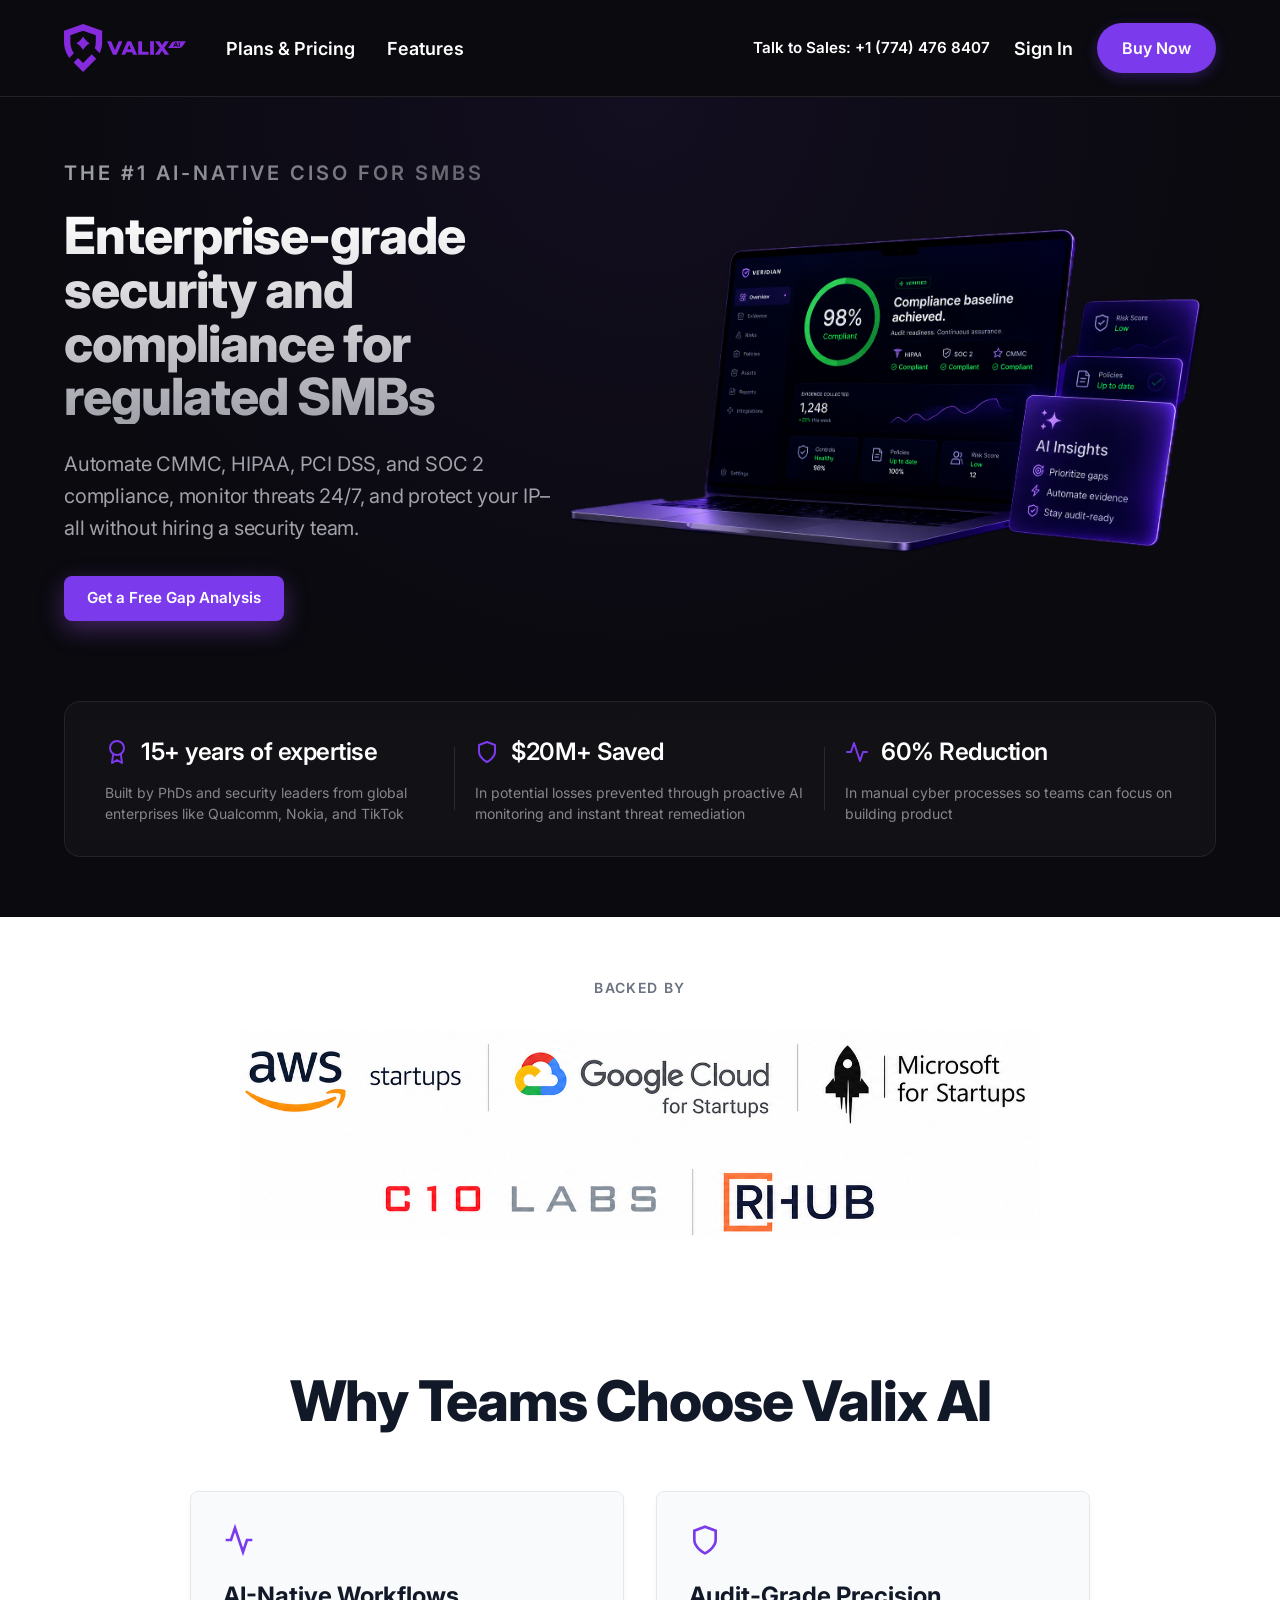
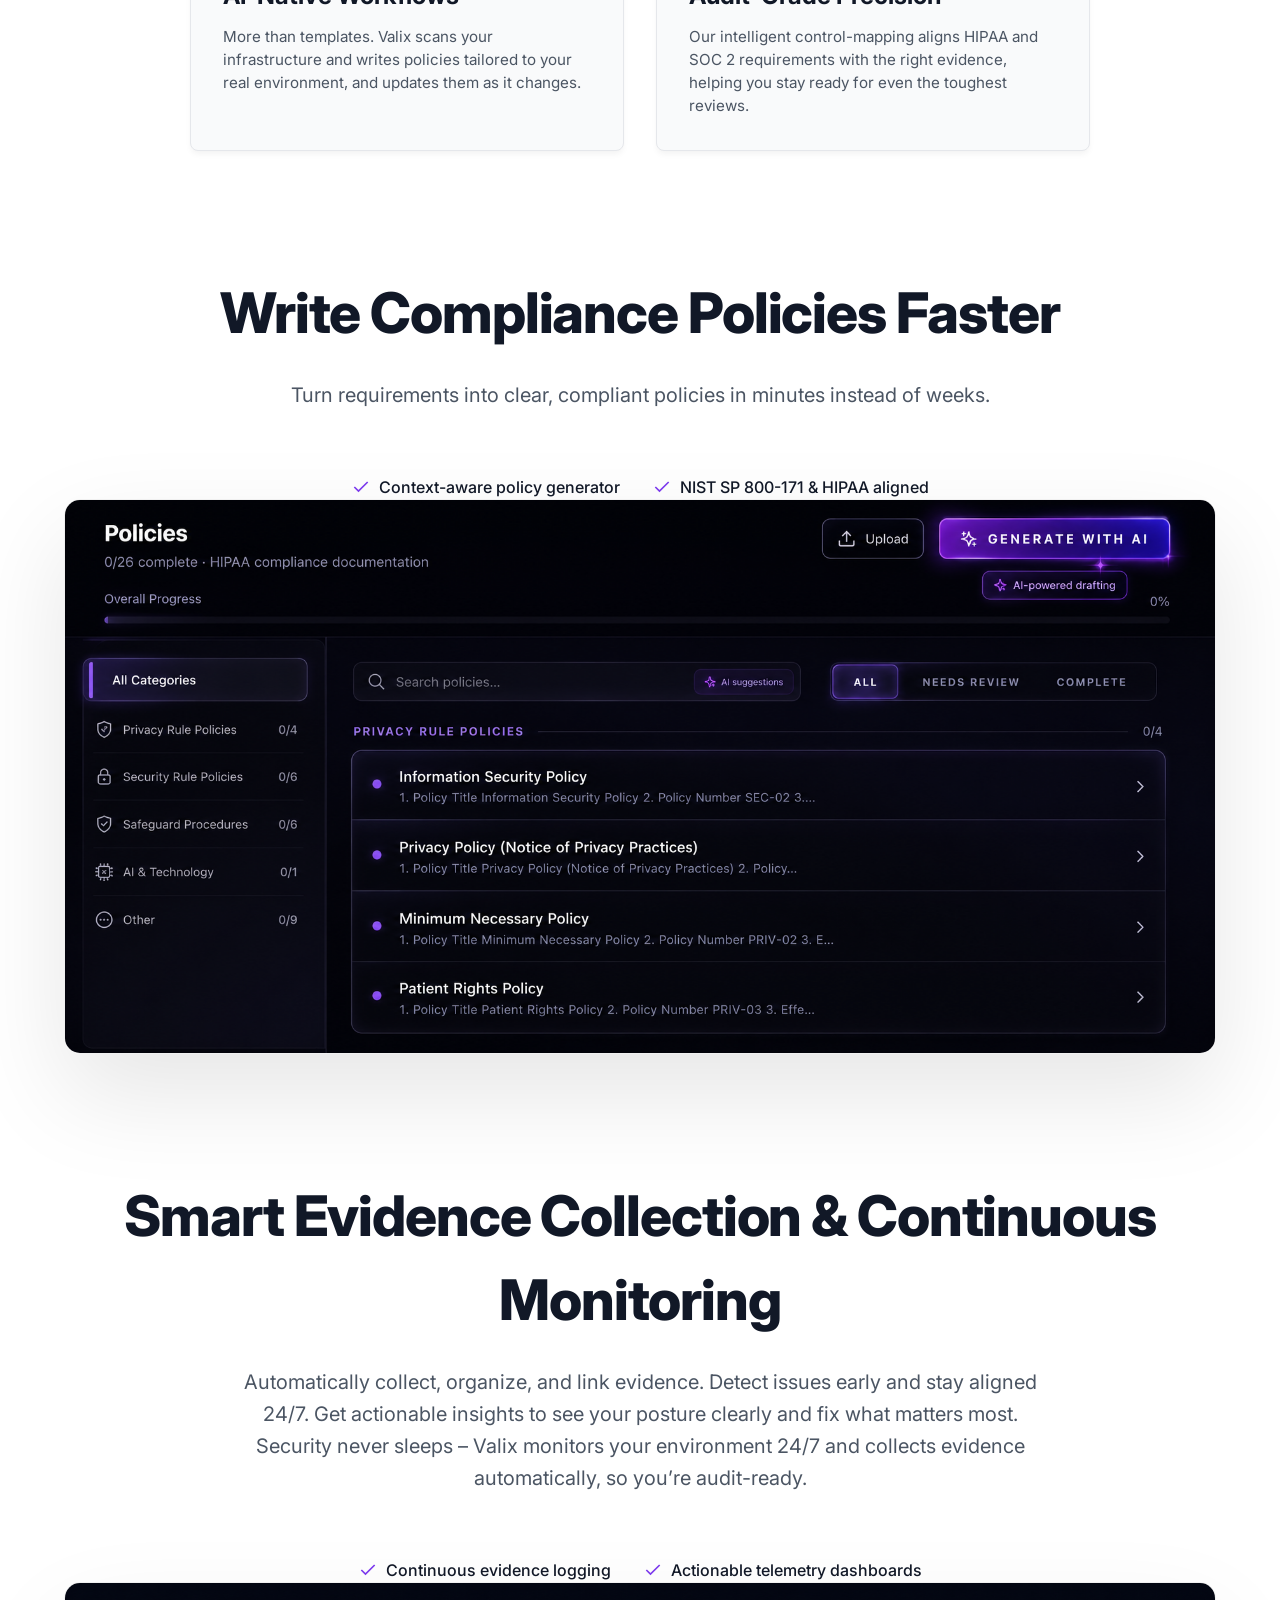
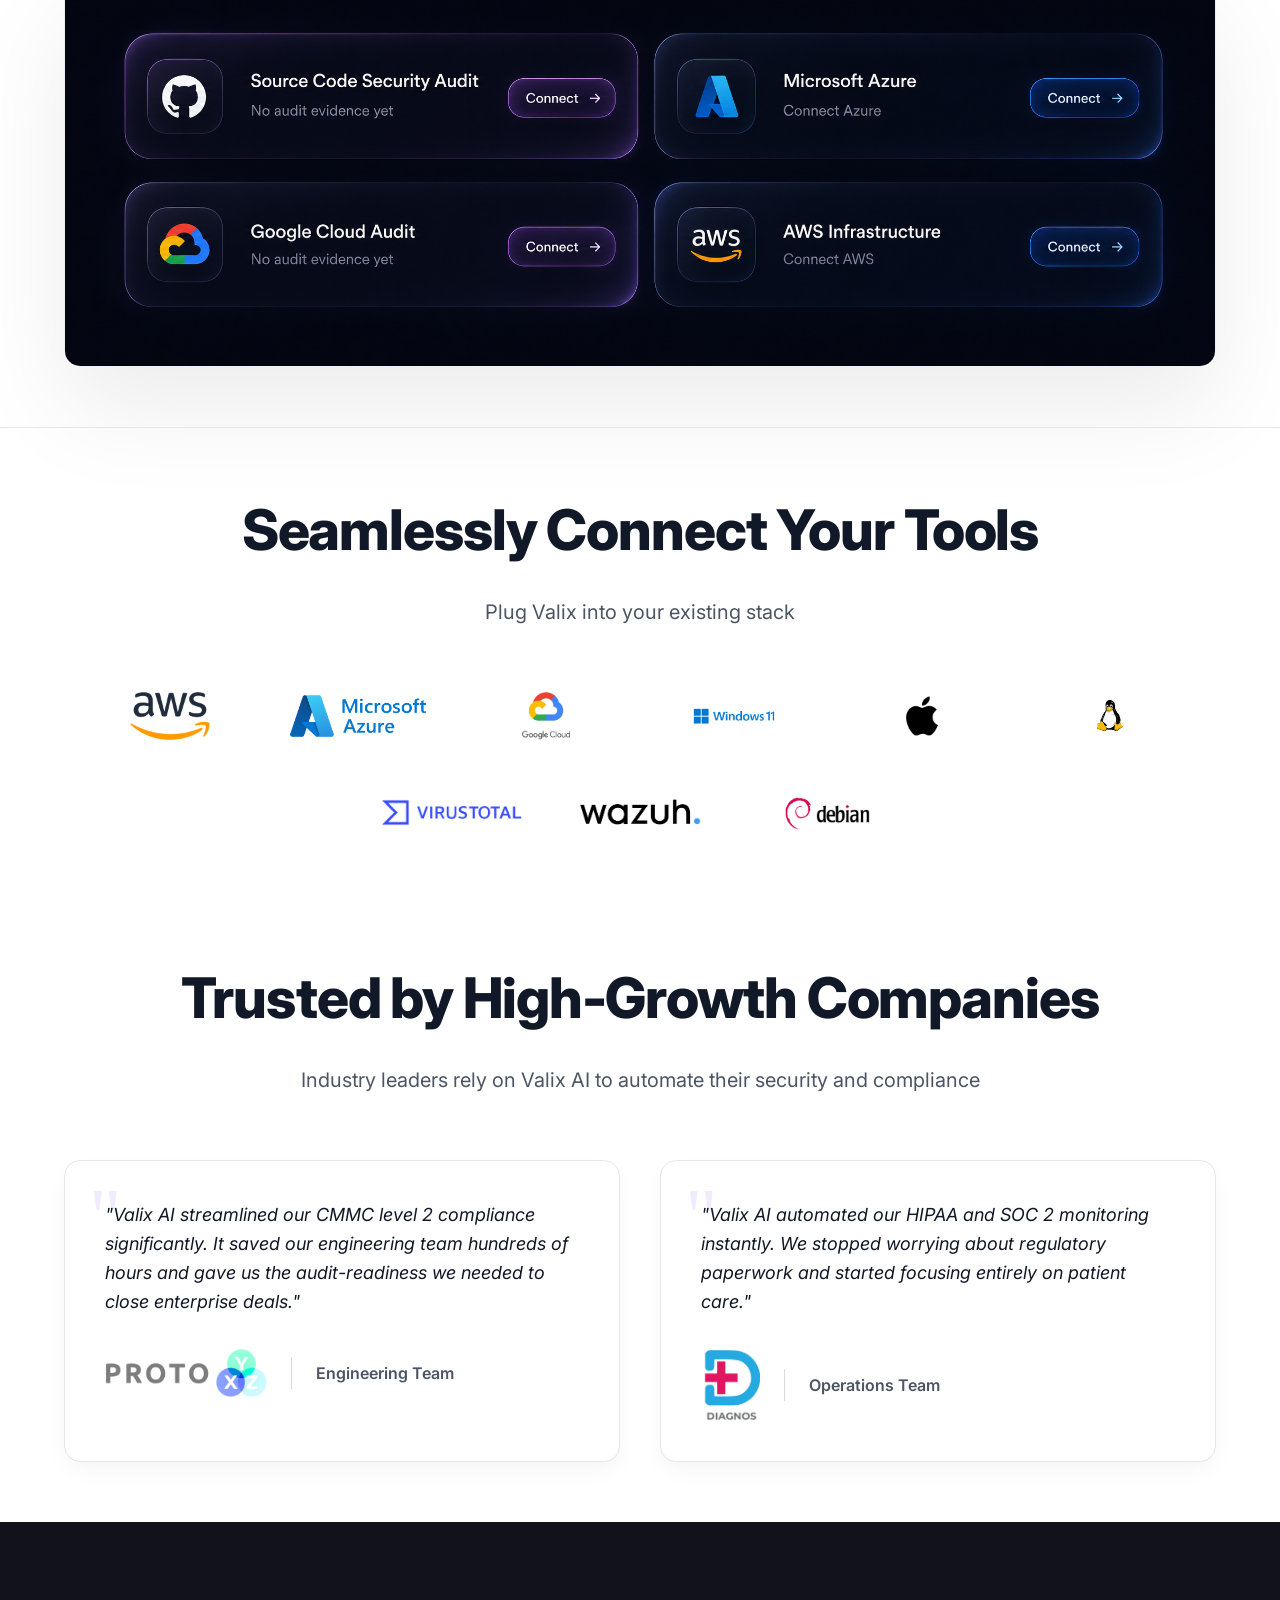
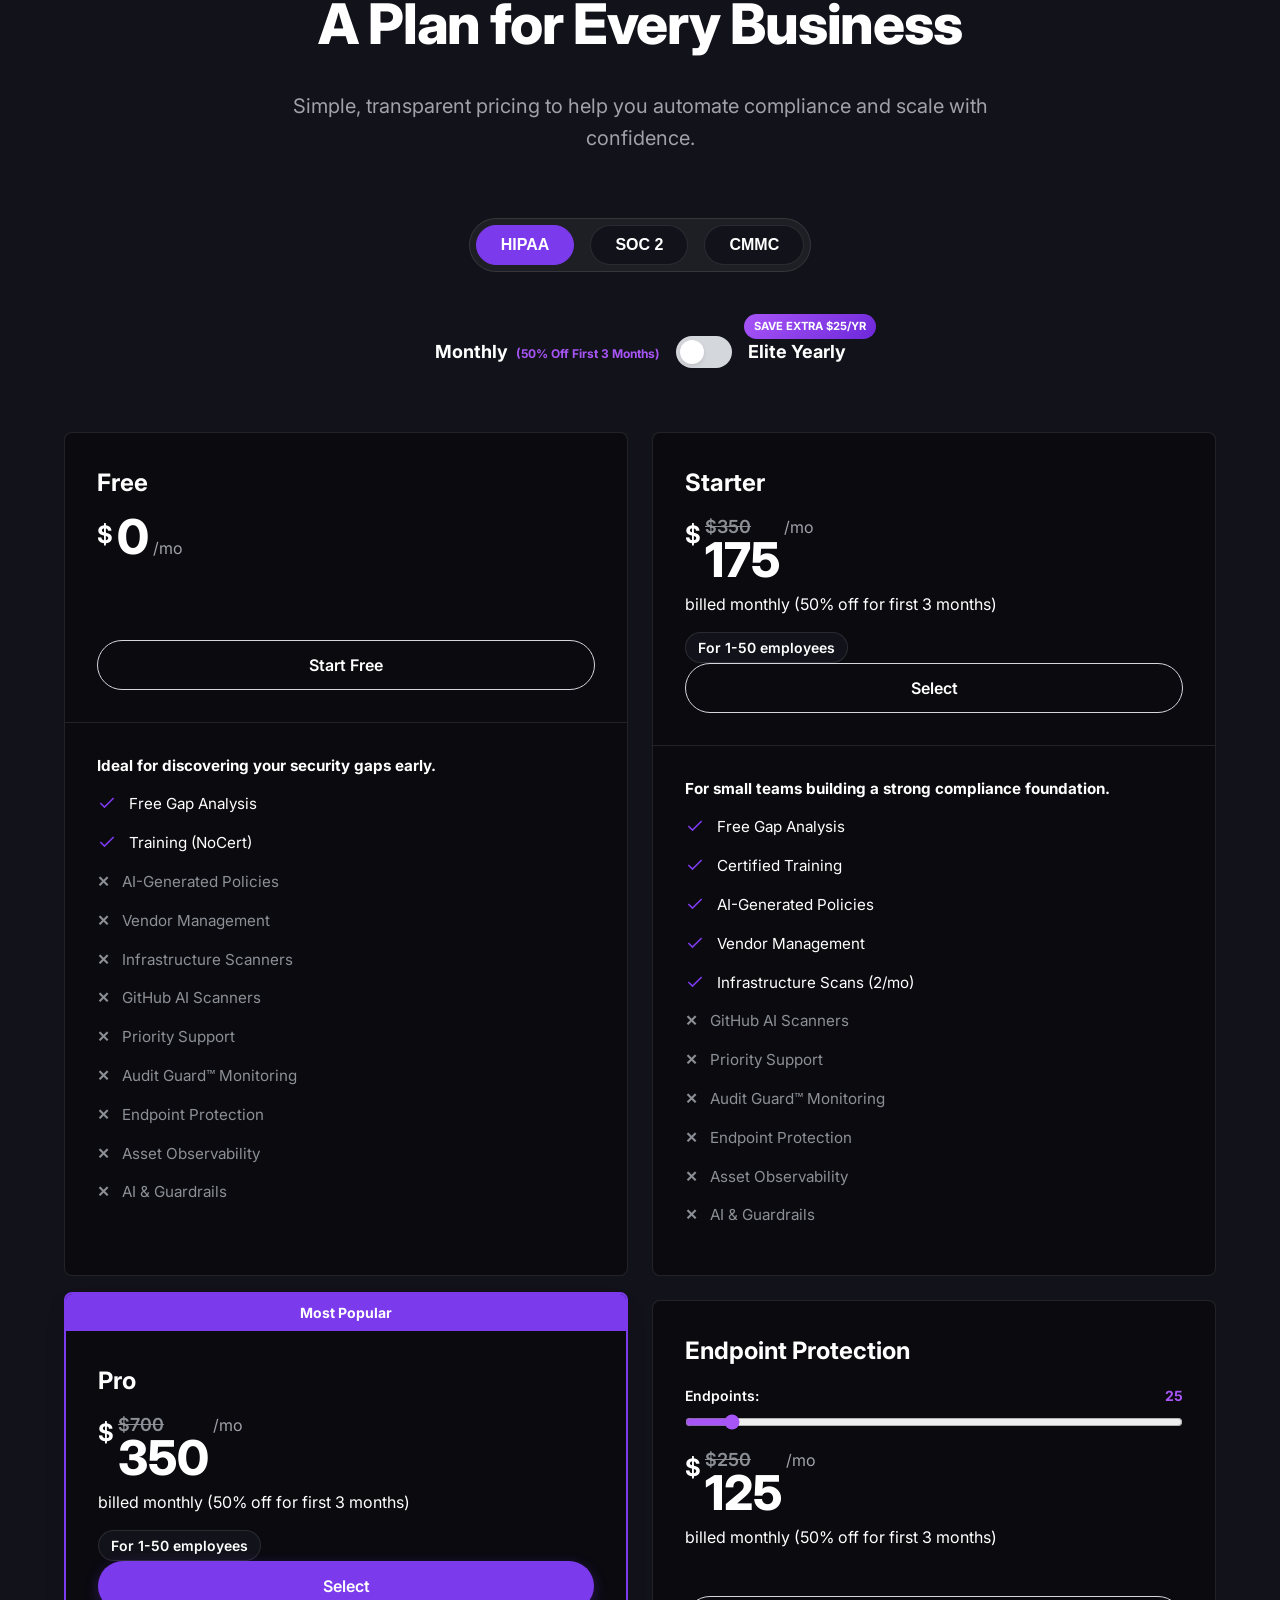
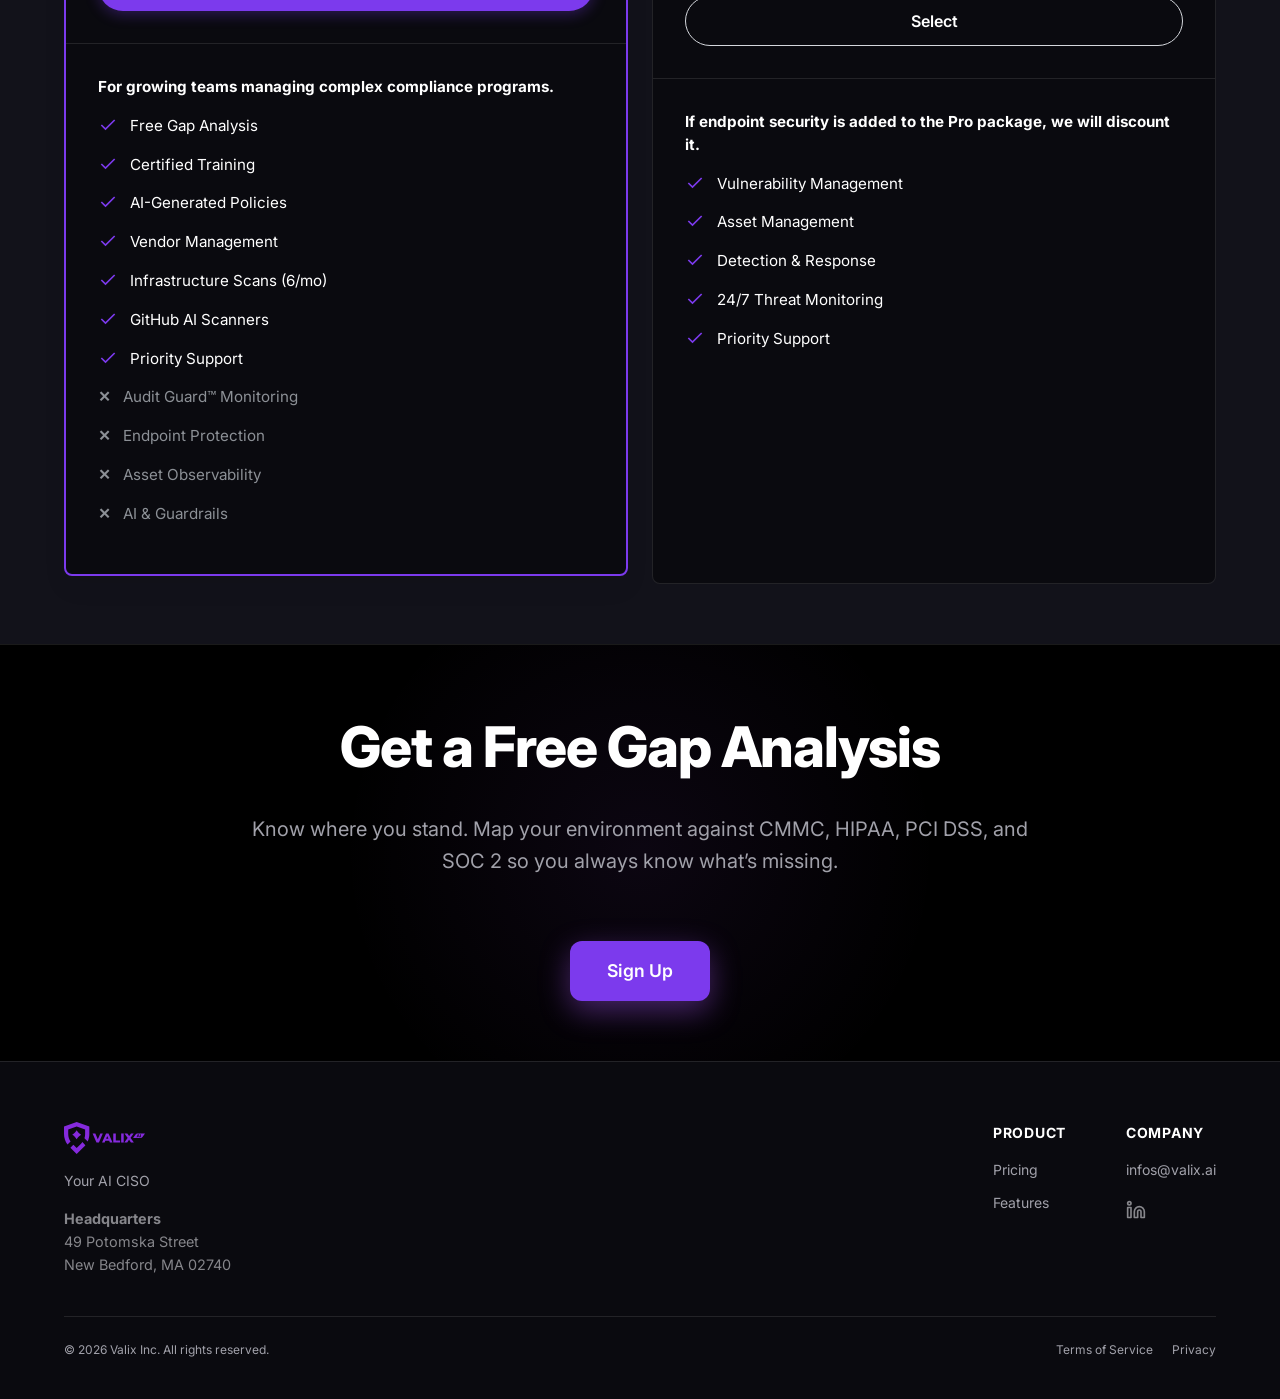
==== commit 868593a0: "updated code to have responsive" ====
--- a/index.html
+++ b/index.html
@@ -55,6 +55,13 @@
       max-width: 1600px !important;
       margin: 0 auto !important;
       align-items: stretch !important;
+    }
+
+    @media (max-width: 1300px) {
+      .pricing-grid {
+        grid-template-columns: repeat(2, 1fr) !important;
+        gap: 24px !important;
+      }
     }
 
     .section-subhead {
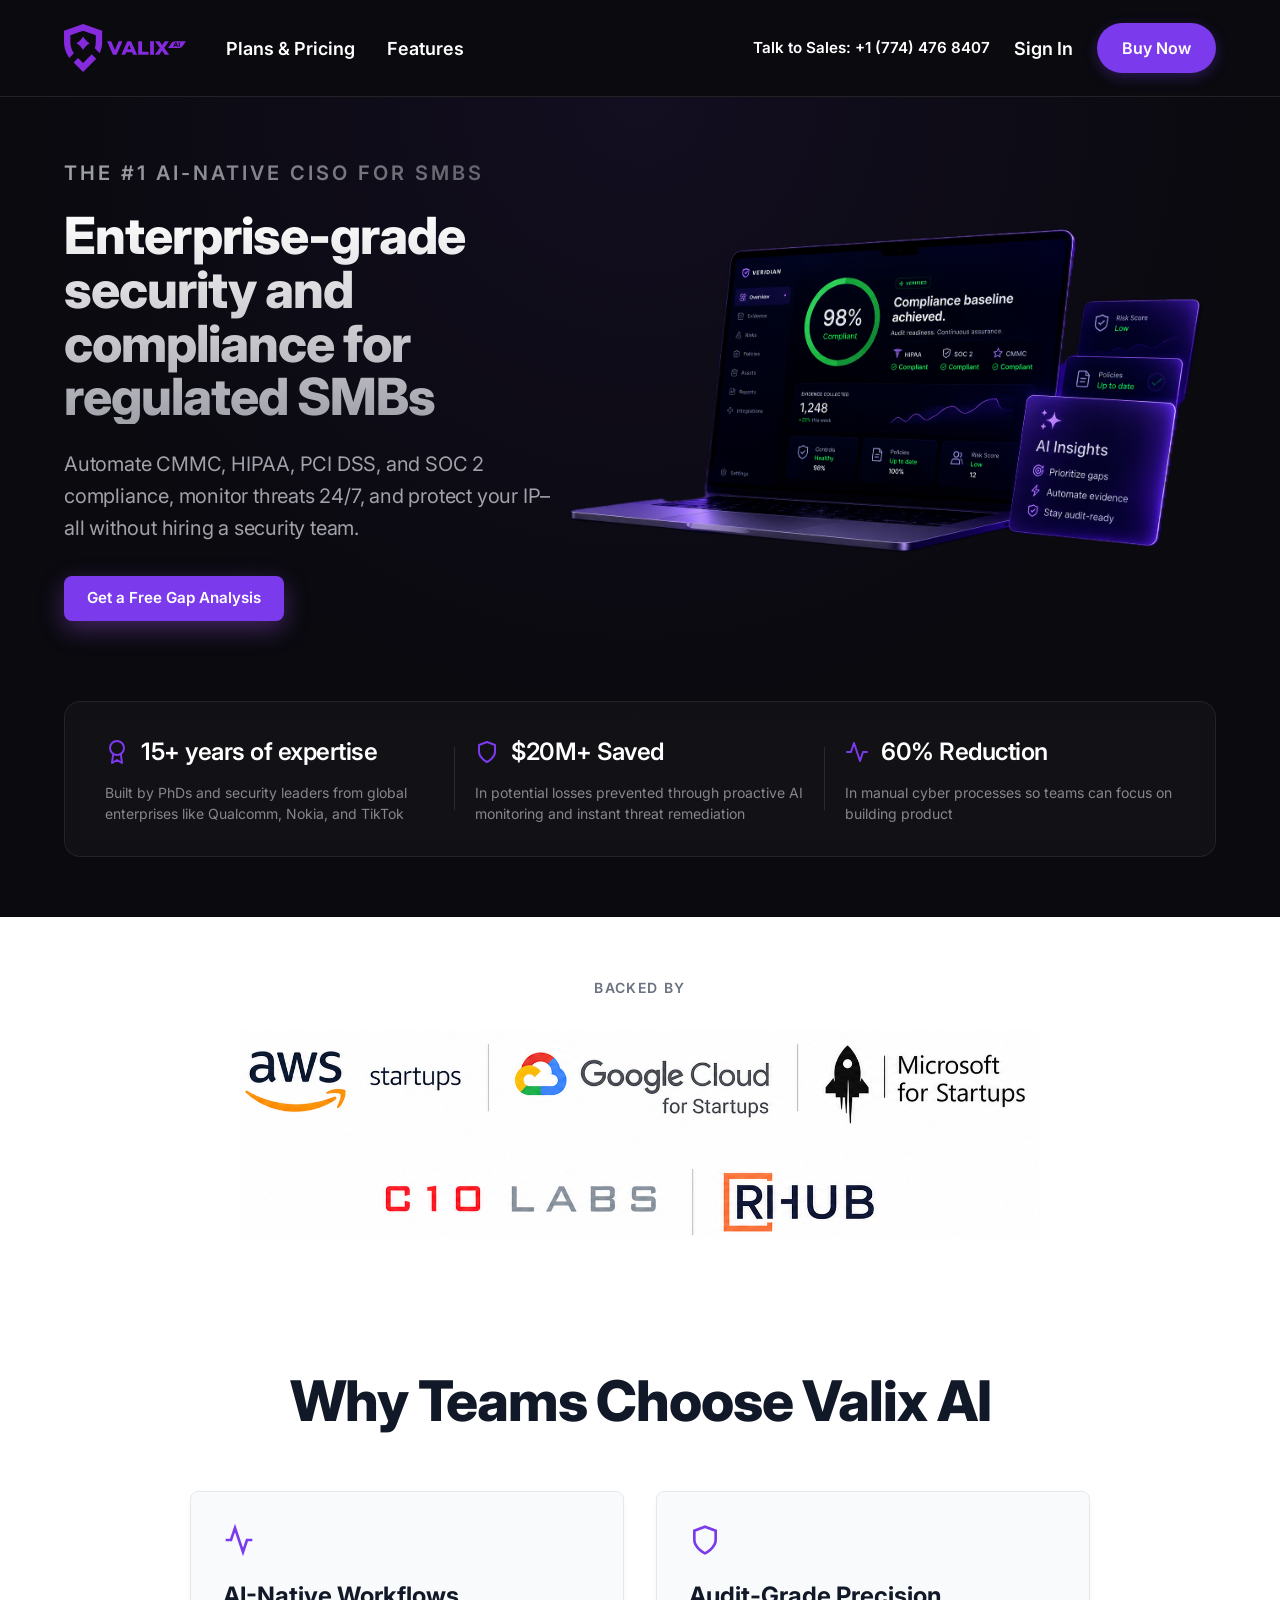
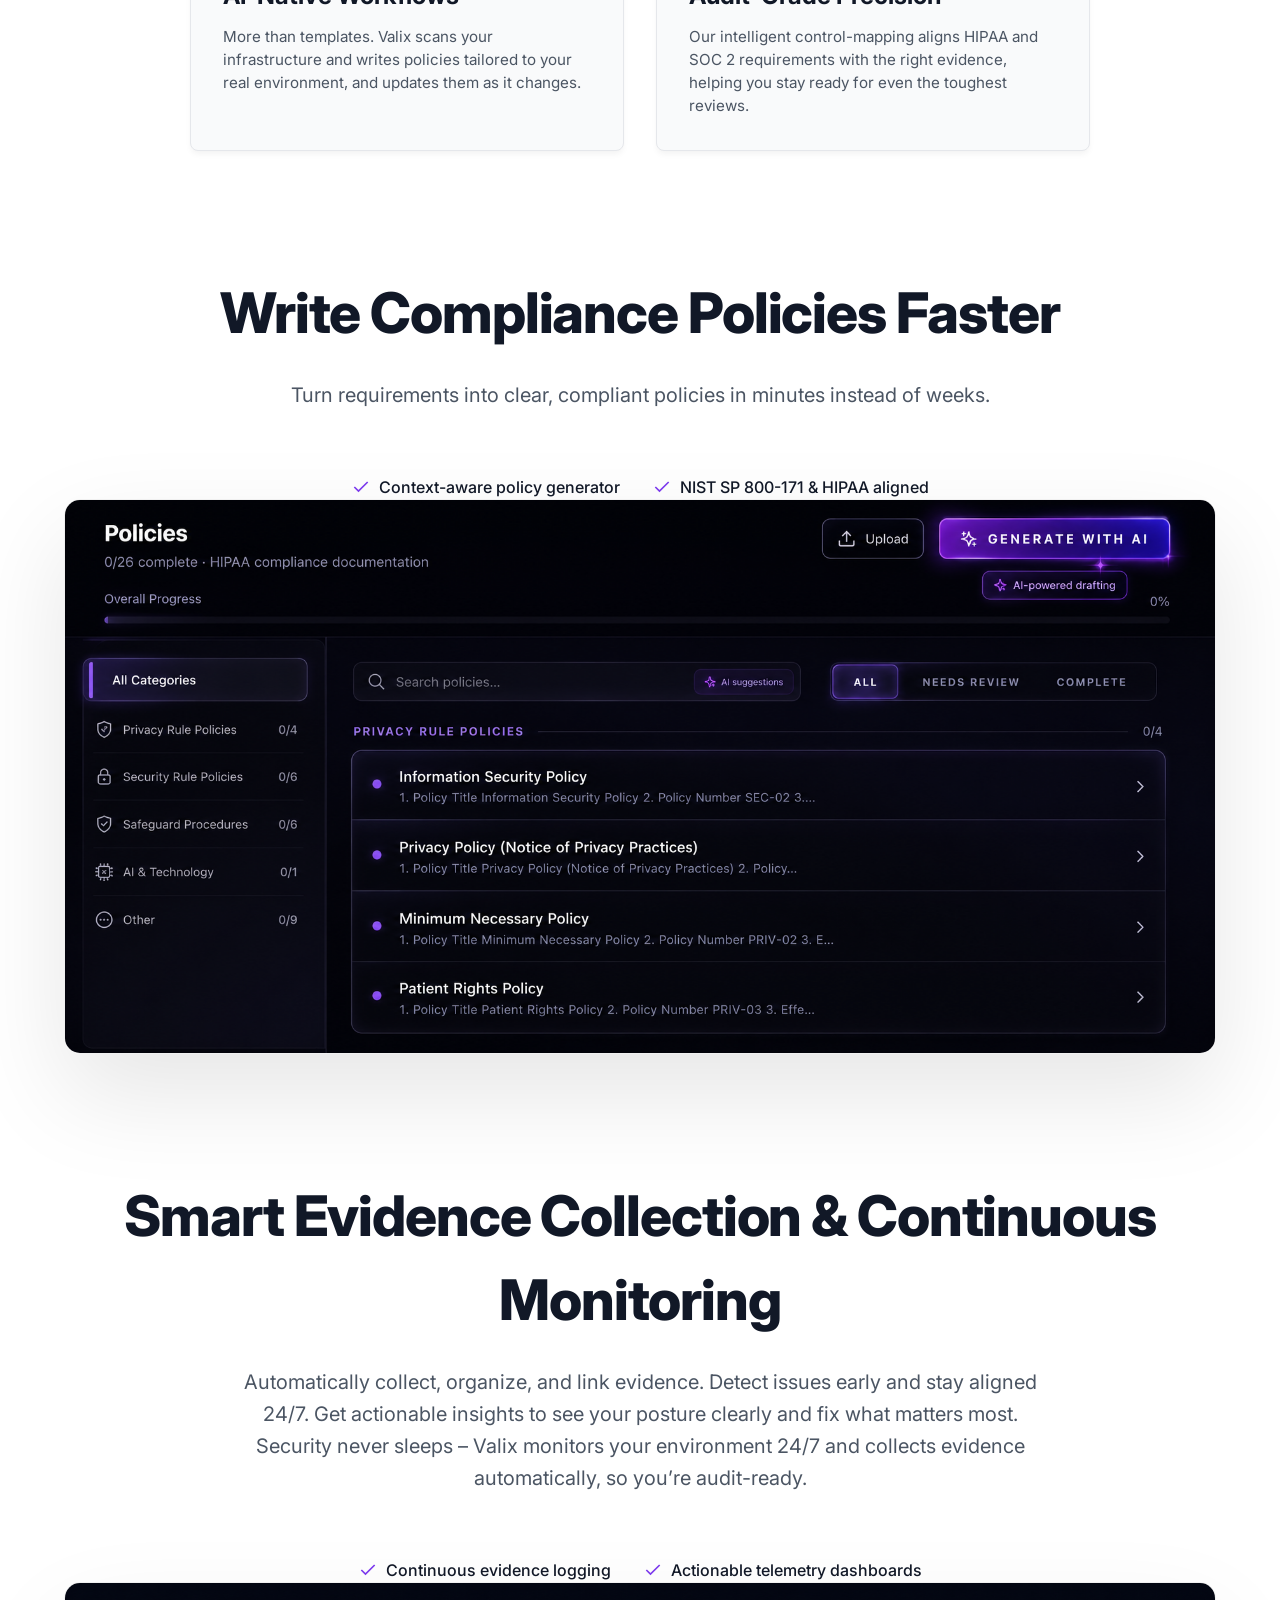
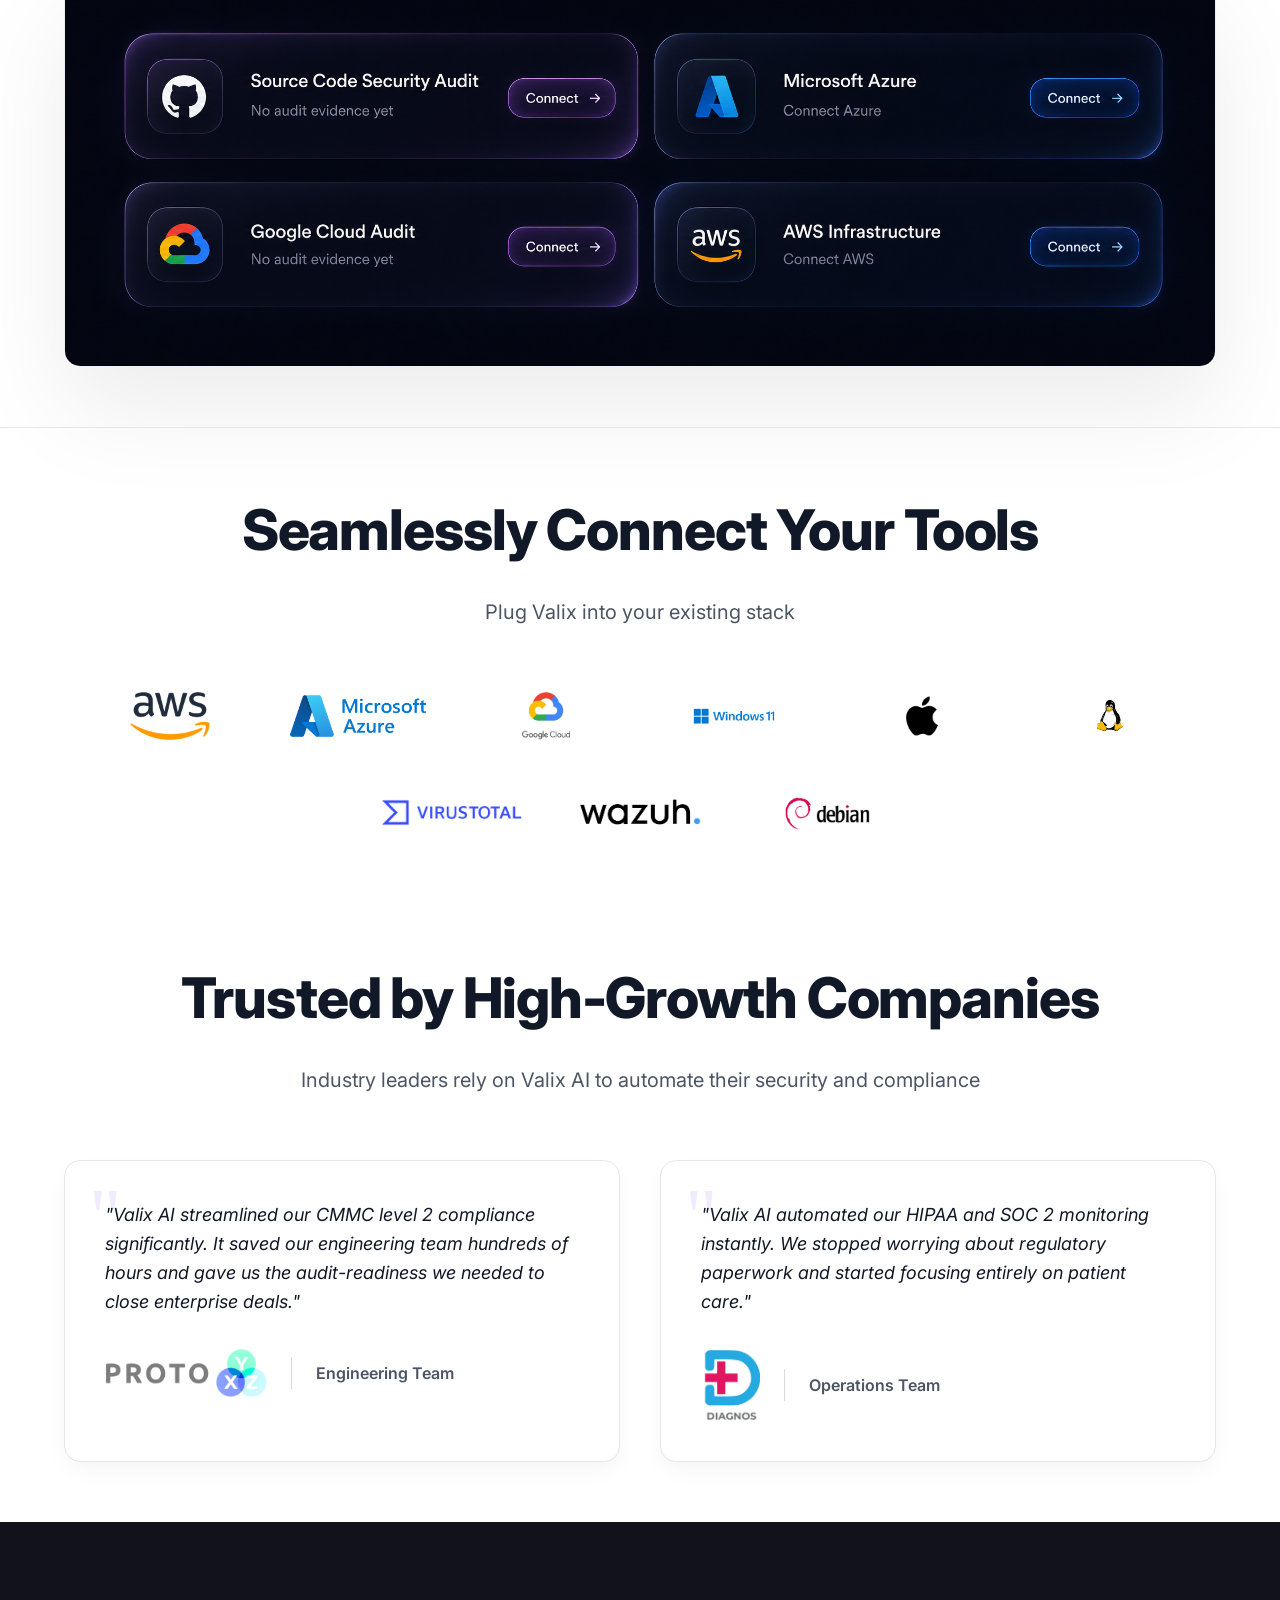
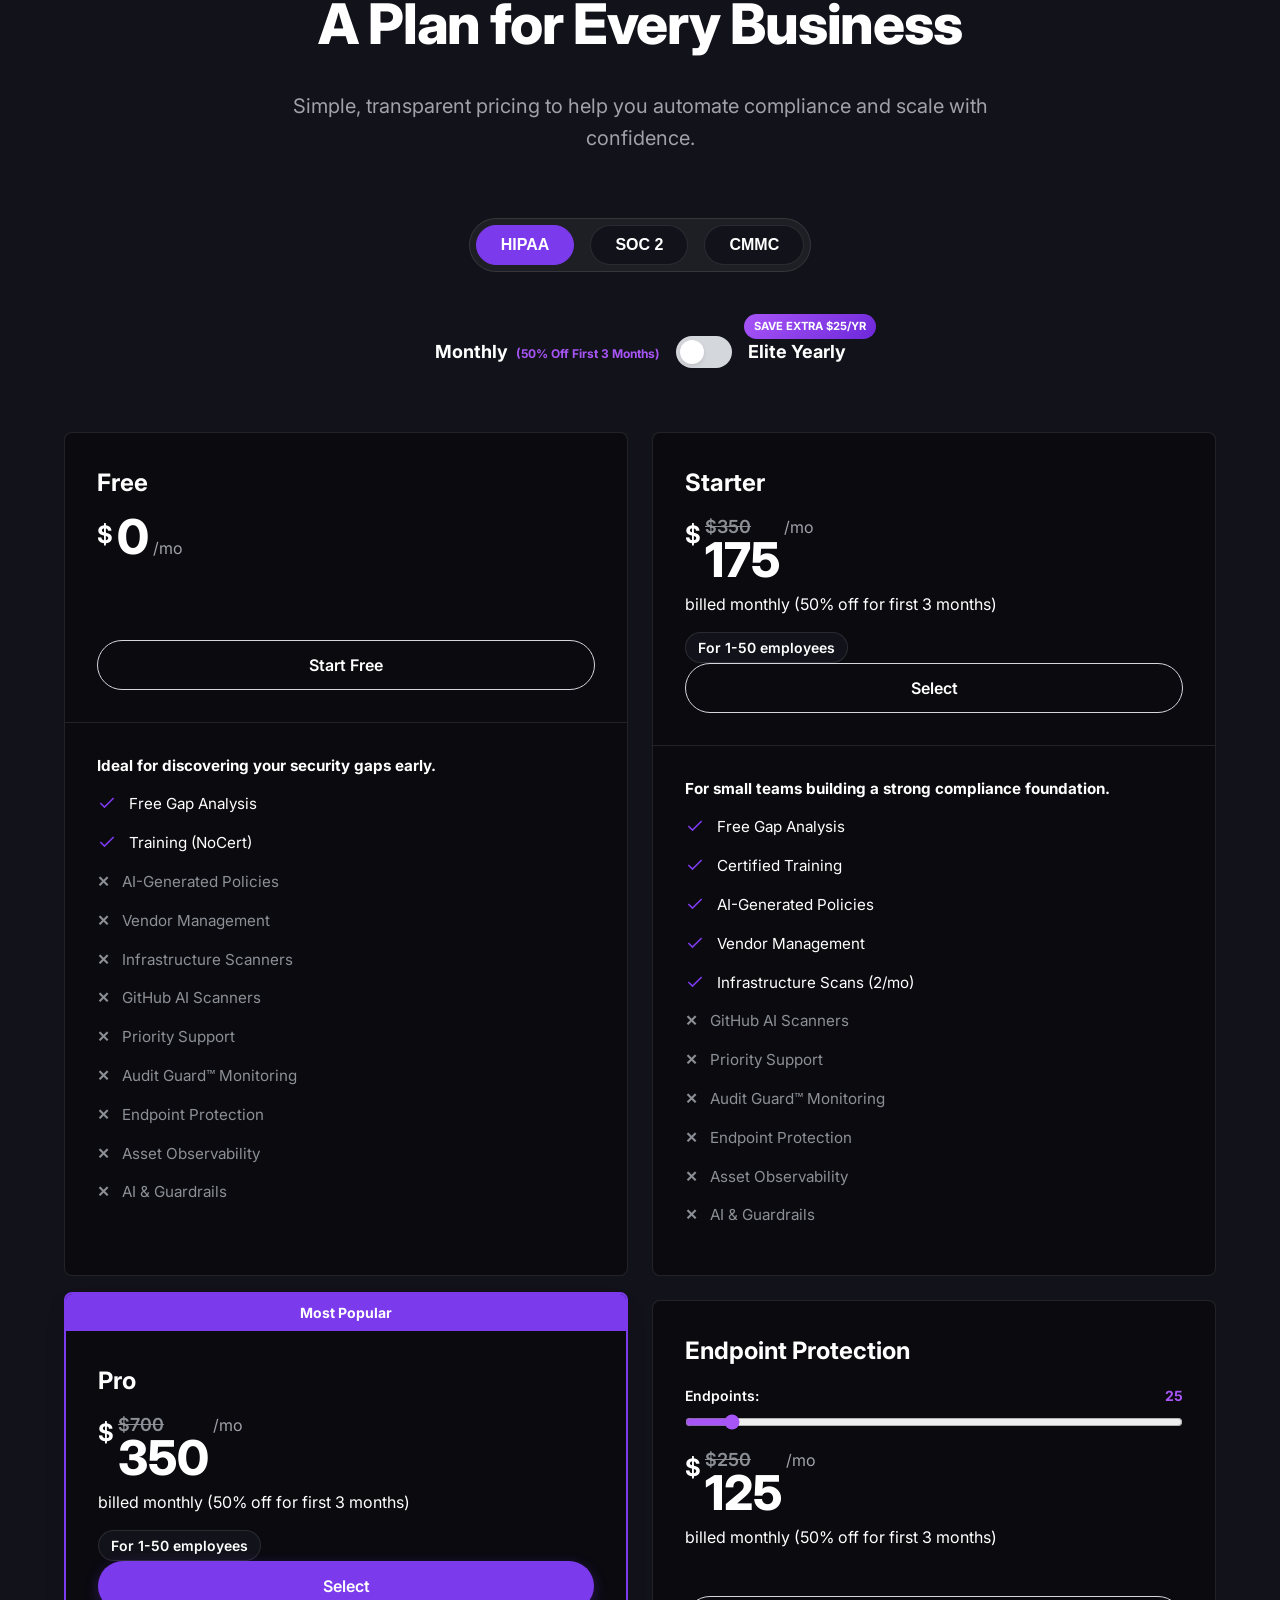
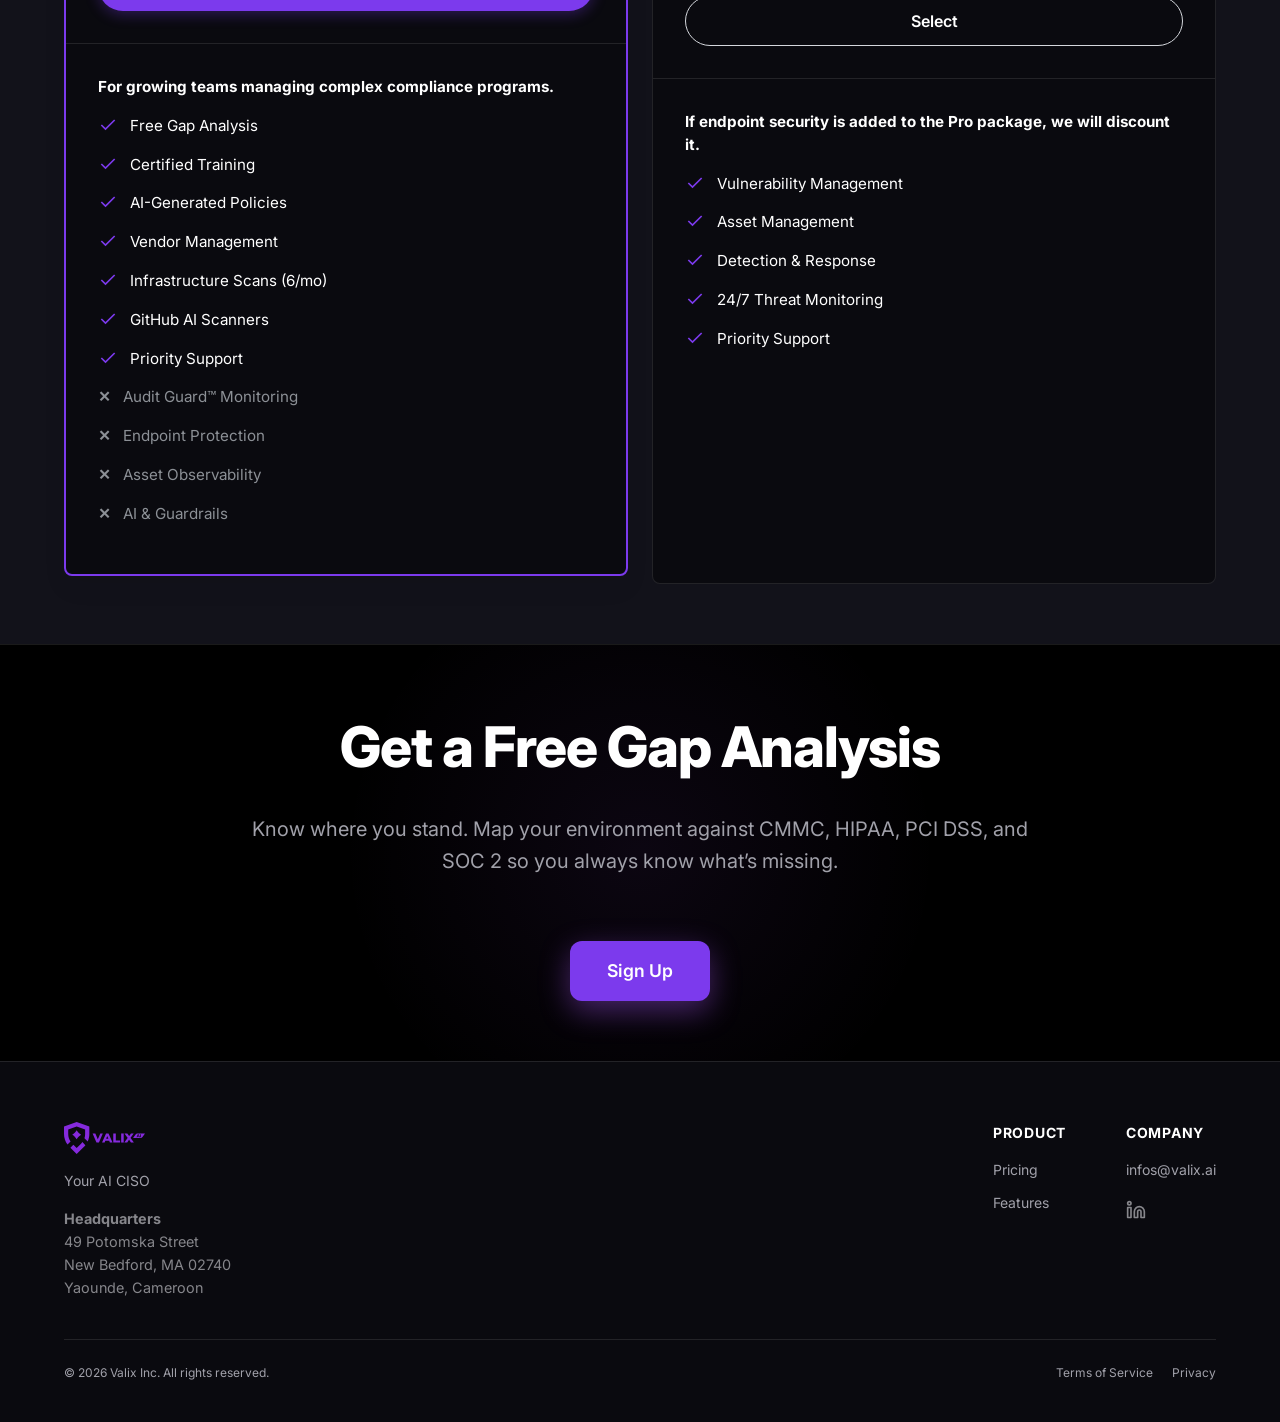
==== commit 89c0f1d1: "expanded headquarters" ====
--- a/index.html
+++ b/index.html
@@ -829,7 +829,8 @@
           <p style="font-size: 0.9rem; color: #86868b; line-height: 1.6;">
             <strong>Headquarters</strong><br>
             49 Potomska Street<br>
-            New Bedford, MA 02740
+            New Bedford, MA 02740<br>
+            Yaounde, Cameroon
           </p>
         </div>
         <div class="footer-links">
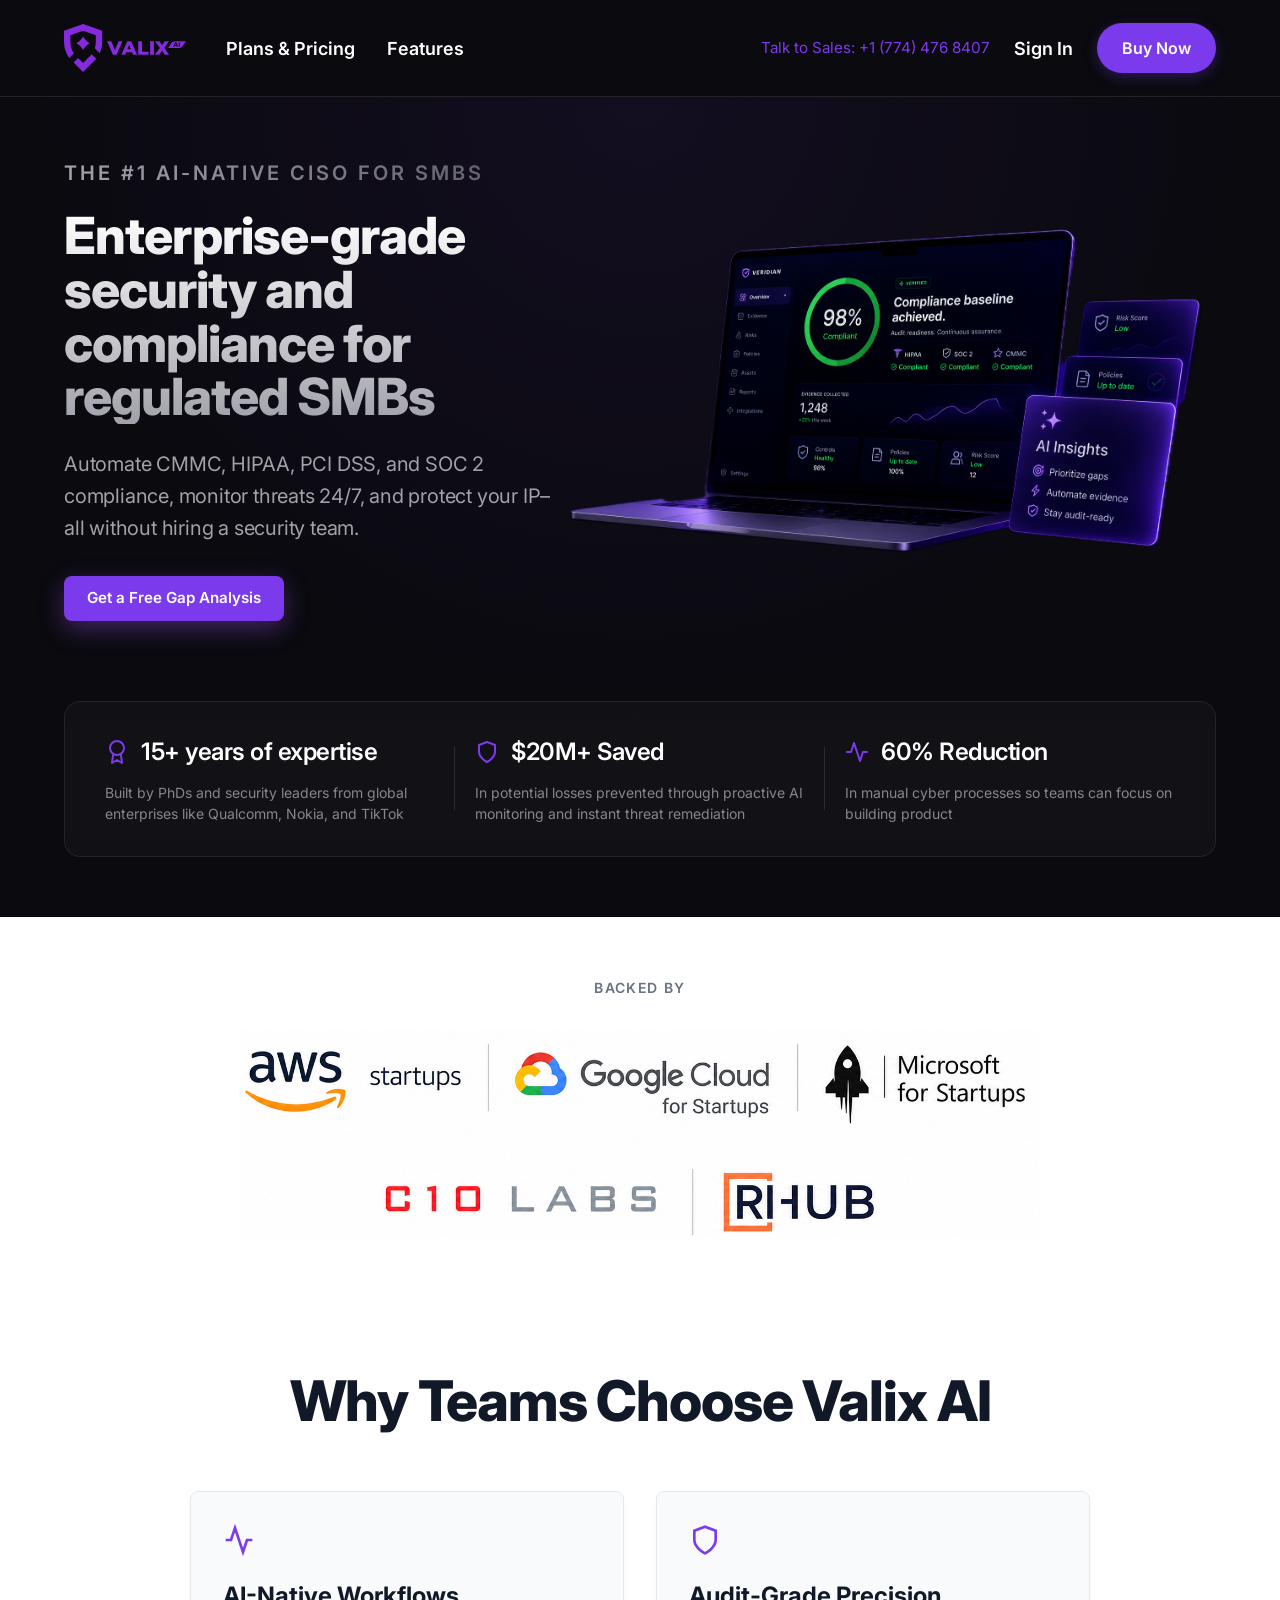
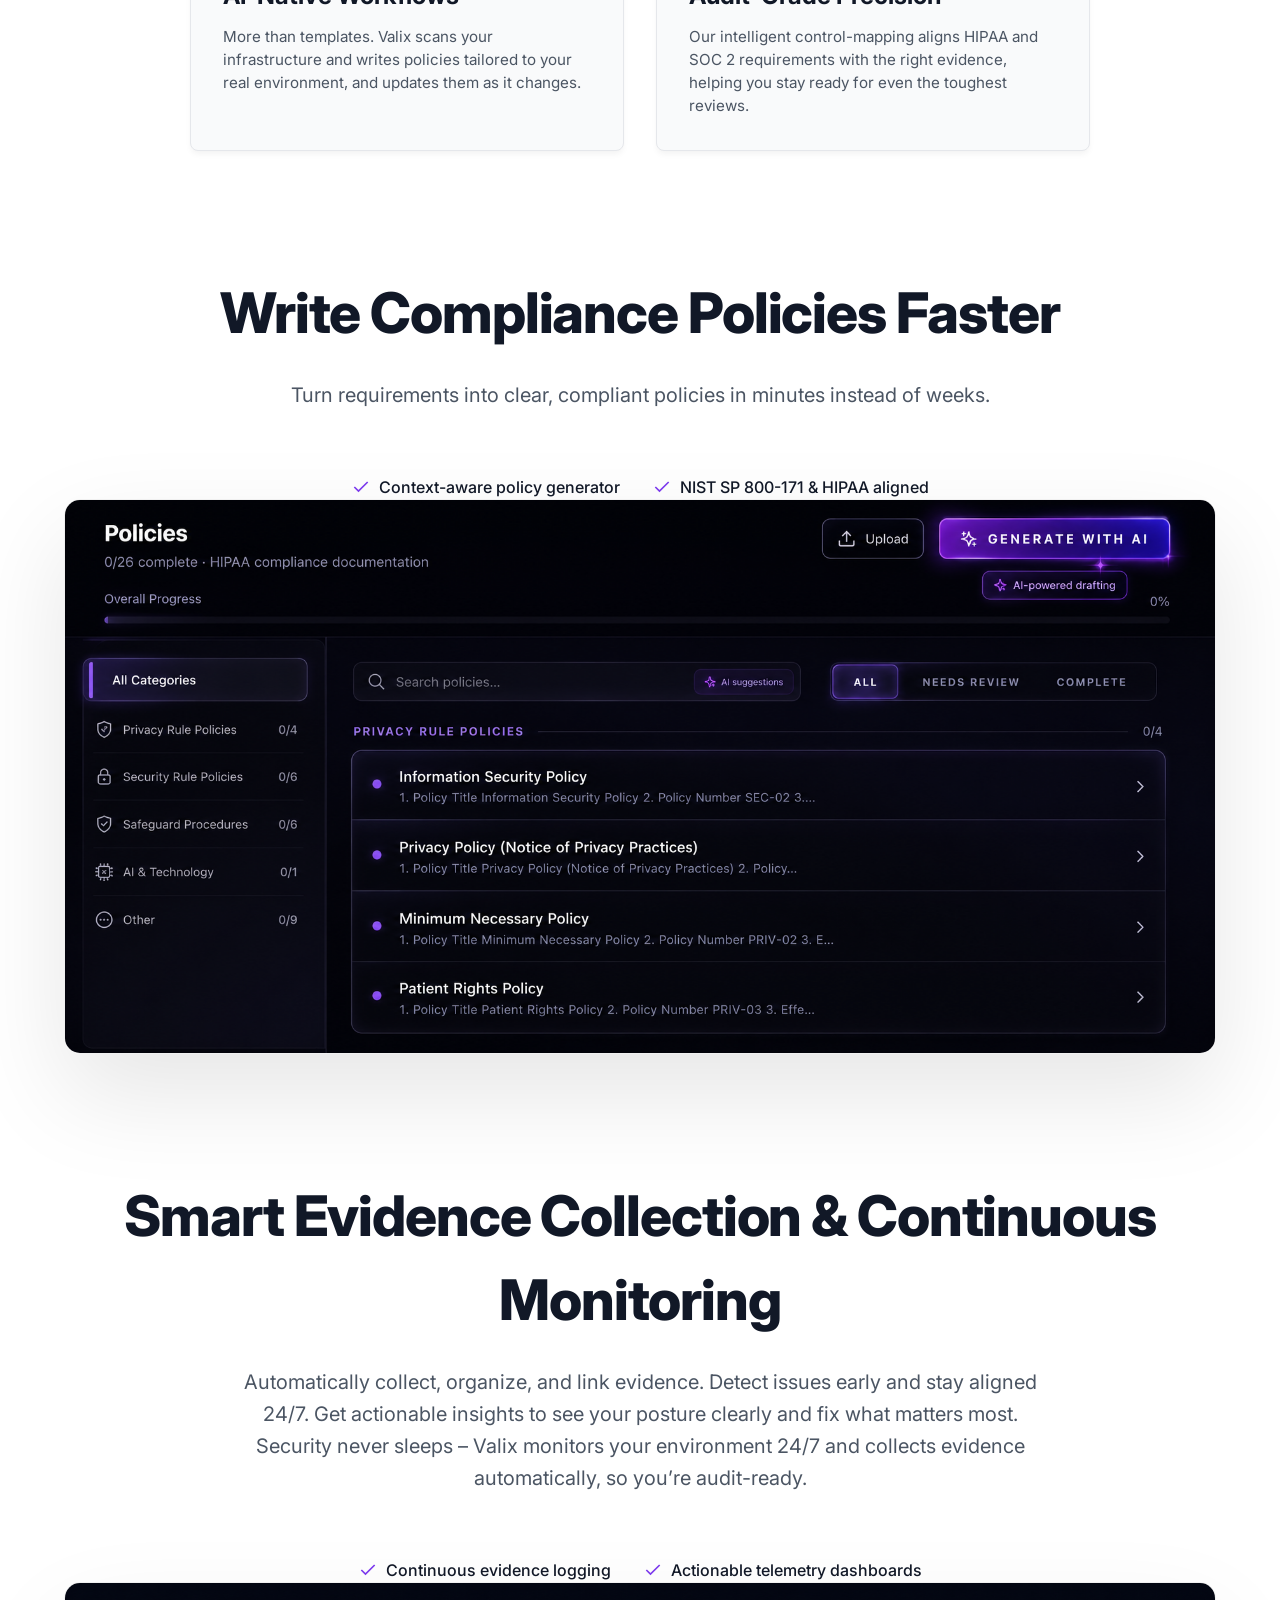
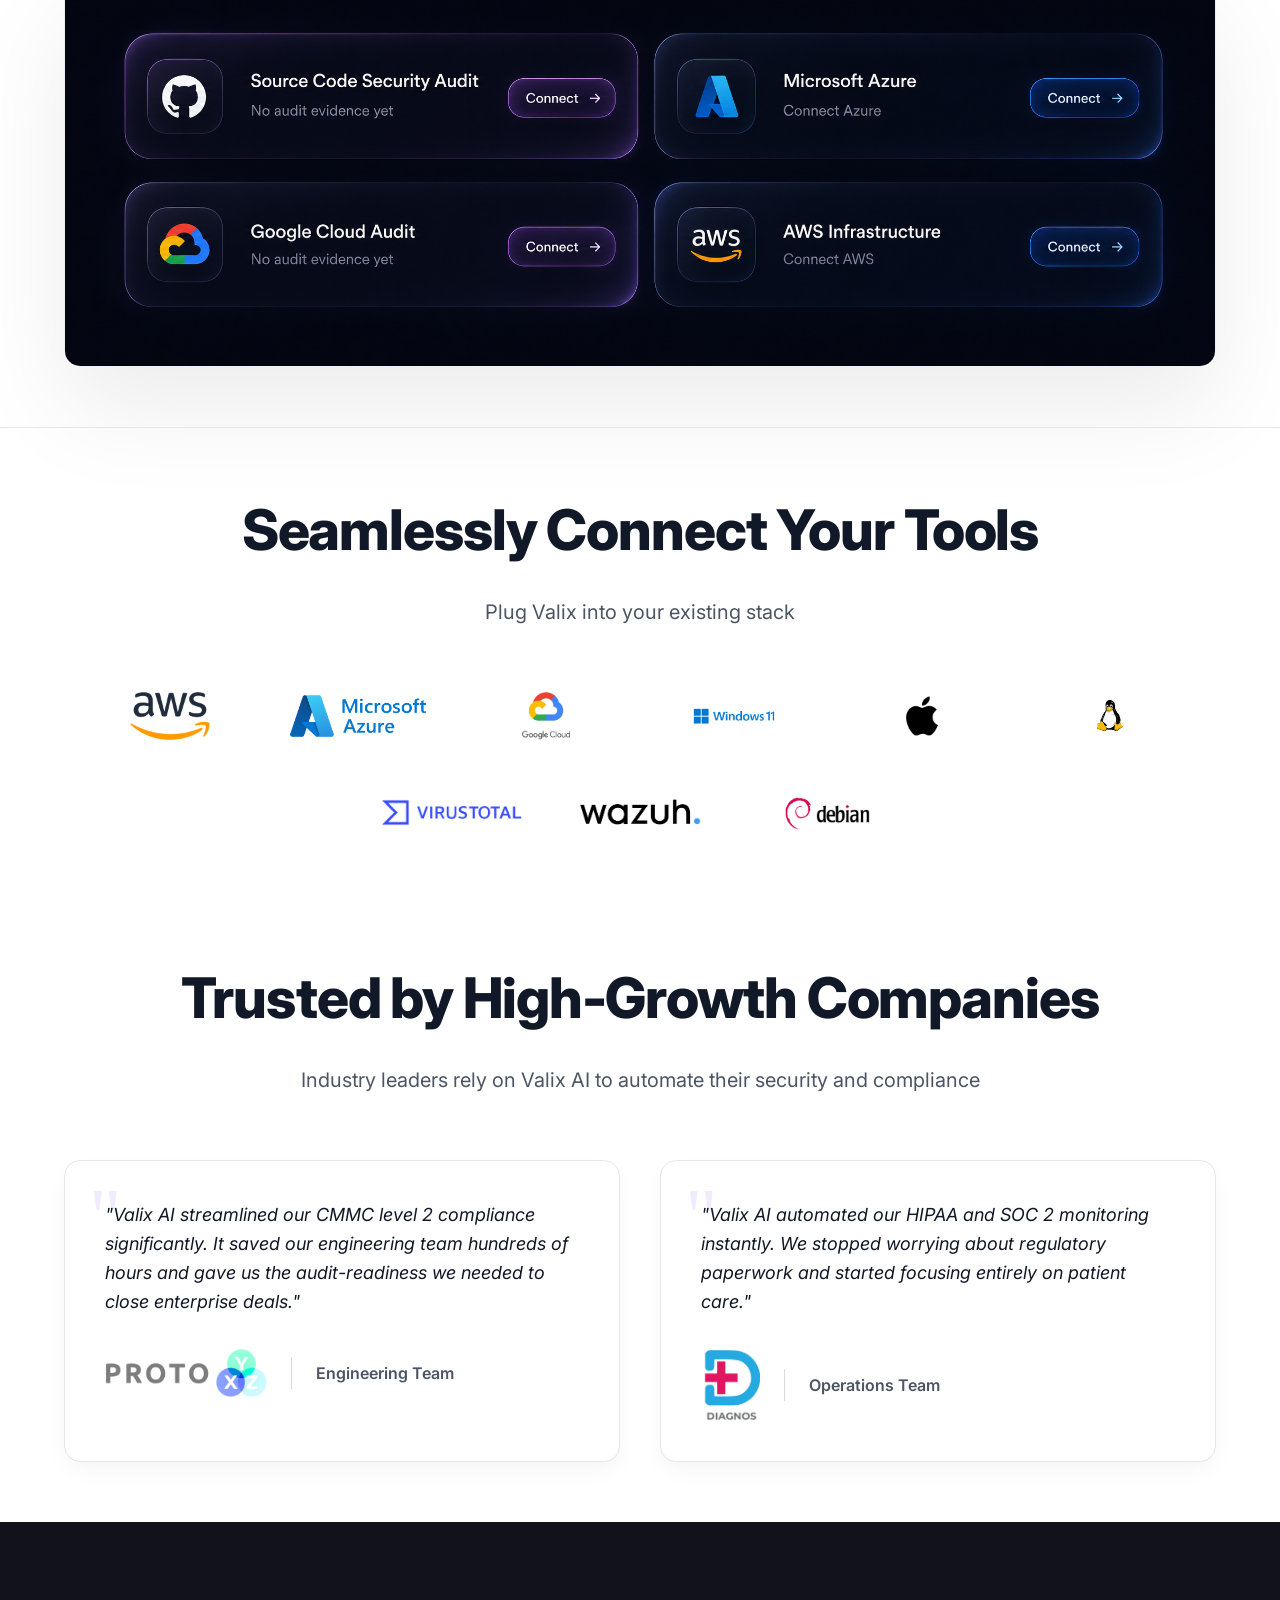
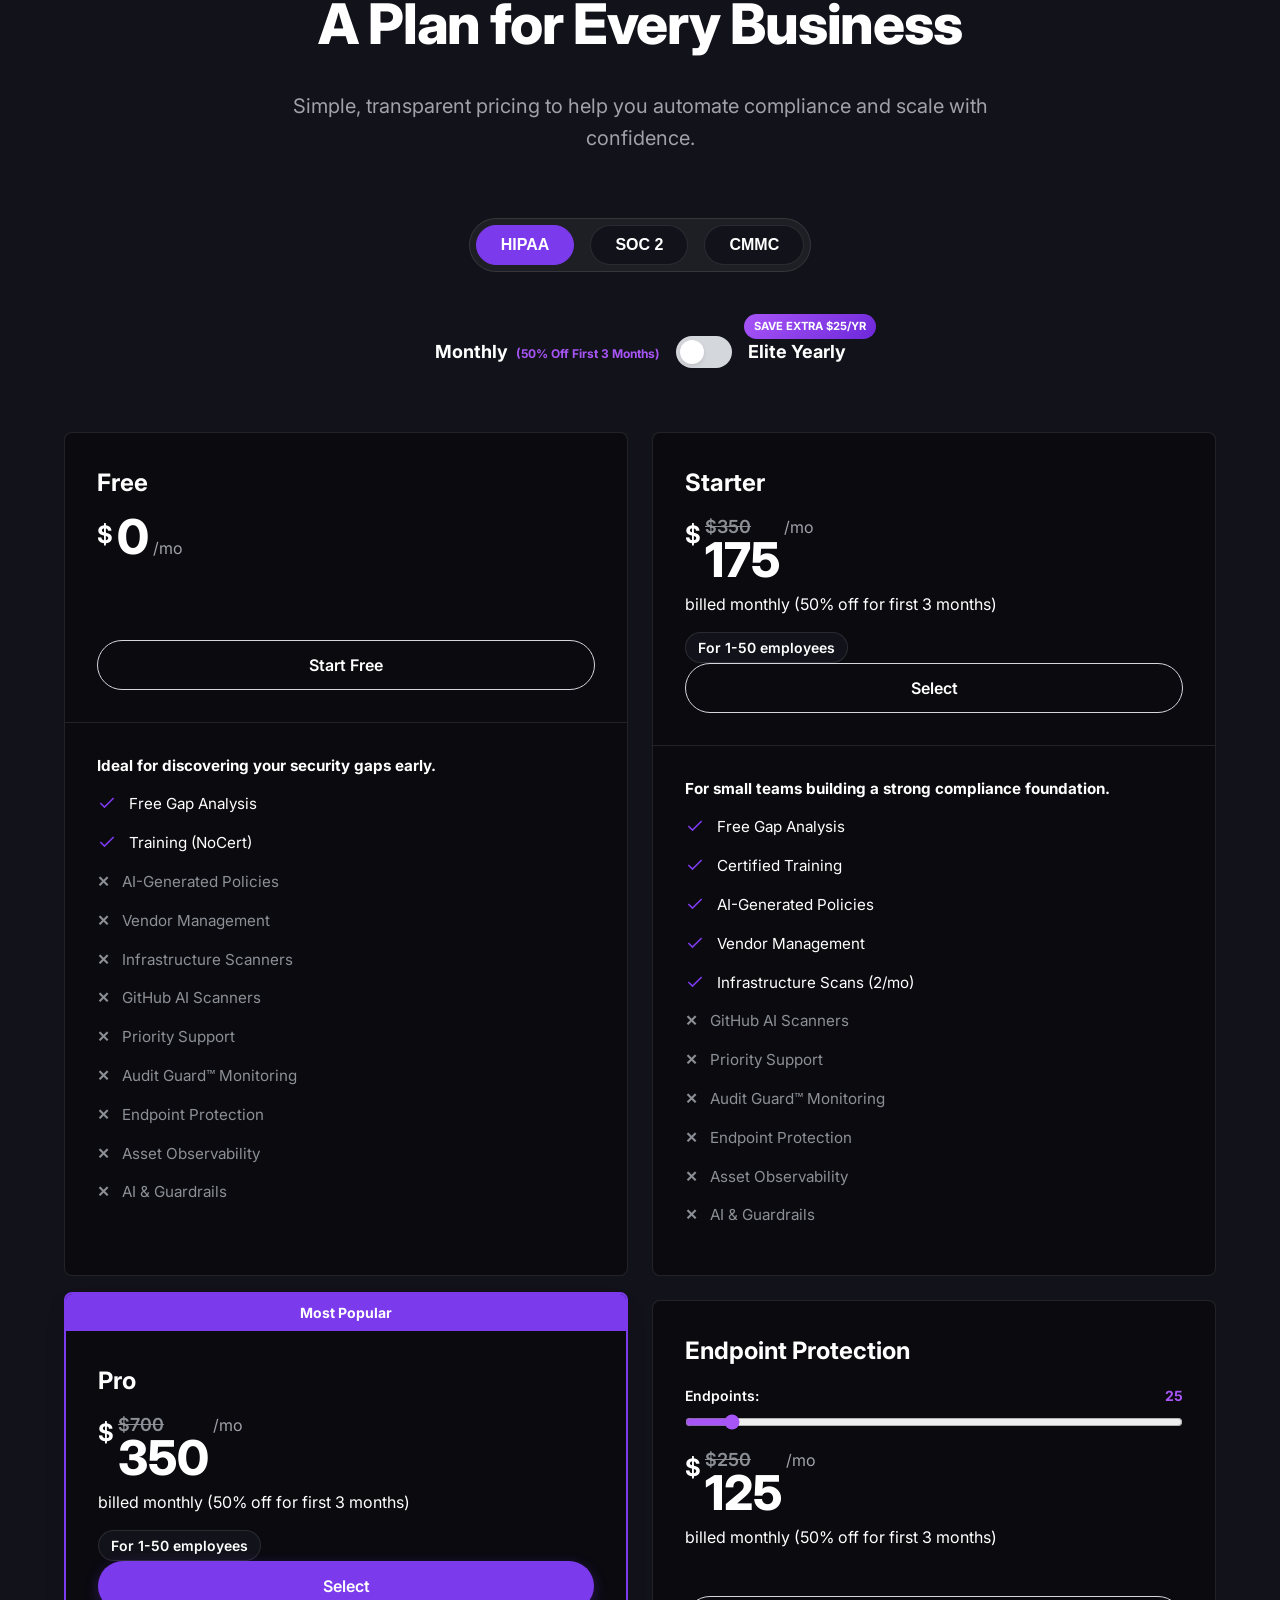
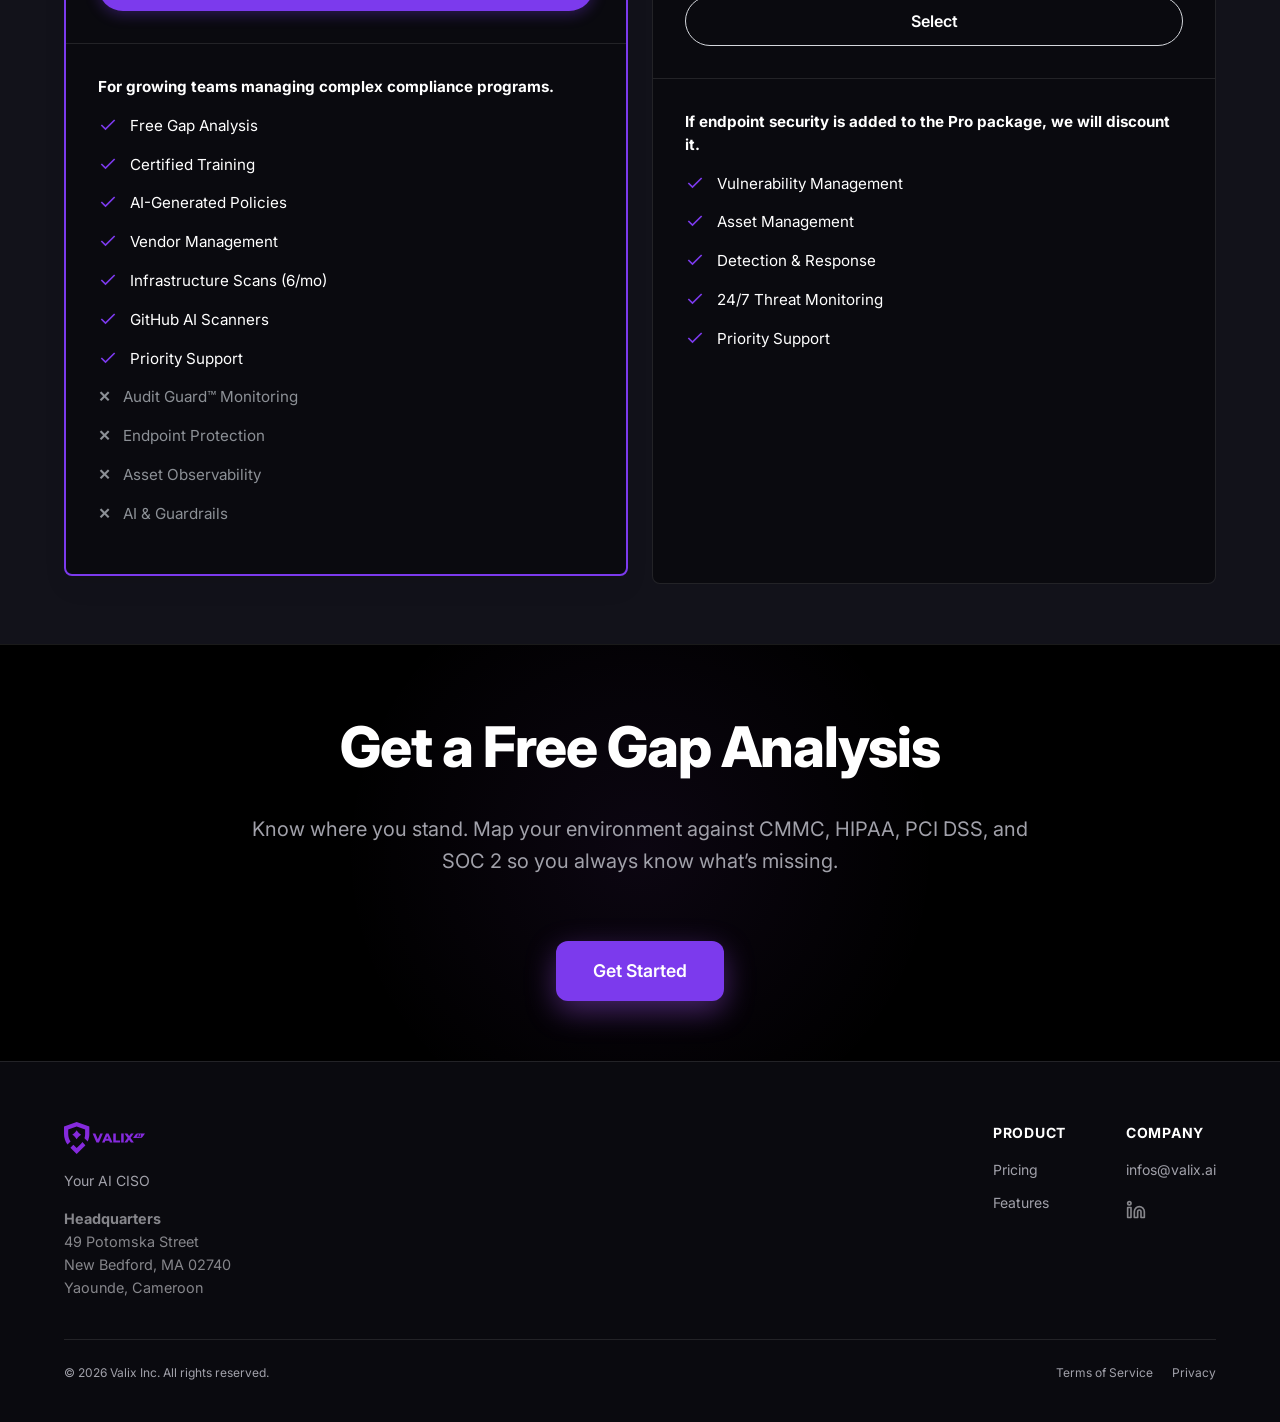
==== commit d20750a0: "updated code to add signin on domain" ====
--- a/index.html
+++ b/index.html
@@ -2,6 +2,16 @@
 <html lang="en">
 
 <head>
+  <!-- Google Tag Manager -->
+  <script>(function (w, d, s, l, i) {
+      w[l] = w[l] || []; w[l].push({
+        'gtm.start':
+          new Date().getTime(), event: 'gtm.js'
+      }); var f = d.getElementsByTagName(s)[0],
+        j = d.createElement(s), dl = l != 'dataLayer' ? '&l=' + l : ''; j.async = true; j.src =
+          'https://www.googletagmanager.com/gtm.js?id=' + i + dl; f.parentNode.insertBefore(j, f);
+    })(window, document, 'script', 'dataLayer', 'GTM-MNZVNCG2');</script>
+  <!-- End Google Tag Manager -->
   <!-- Google tag (gtag.js) -->
   <script async src="https://www.googletagmanager.com/gtag/js?id=G-KLR09LQH6C"></script>
   <script>
@@ -19,7 +29,8 @@
   <link rel="stylesheet" href="styles-elegant.css?v=54.0">
   <style>
     /* --- GLOBAL DESIGN SYSTEM --- */
-    html, body {
+    html,
+    body {
       overflow-x: hidden !important;
       width: 100%;
       margin: 0;
@@ -33,6 +44,7 @@
       padding: 0 24px !important;
       box-sizing: border-box !important;
     }
+
     h2 {
       font-size: clamp(2.25rem, 5vw, 3.5rem) !important;
       font-weight: 800 !important;
@@ -74,7 +86,8 @@
     }
 
     section {
-      padding: 60px 0 !important; /* Unified tighter spacing to remove gaps */
+      padding: 60px 0 !important;
+      /* Unified tighter spacing to remove gaps */
     }
 
     /* --- PREMIUM OFFER CARD - FIXED POPUP --- */
@@ -149,7 +162,10 @@
       z-index: 10;
       border: 1px solid rgba(255, 255, 255, 0.1);
     }
-    .close-popup:hover { background: rgba(255, 255, 255, 0.2); }
+
+    .close-popup:hover {
+      background: rgba(255, 255, 255, 0.2);
+    }
 
     .offer-card::before {
       content: '';
@@ -164,8 +180,13 @@
     }
 
     @keyframes shimmer {
-      0% { transform: translateX(-100%) rotate(45deg); }
-      100% { transform: translateX(100%) rotate(45deg); }
+      0% {
+        transform: translateX(-100%) rotate(45deg);
+      }
+
+      100% {
+        transform: translateX(100%) rotate(45deg);
+      }
     }
 
     .offer-card:hover {
@@ -254,63 +275,167 @@
 
     /* --- LAYOUT HARDENING --- */
     @media (min-width: 969px) {
-      .hero-zoom-visual { transform: scale(1.45); transform-origin: right center; margin-left: 40px; }
-      .feature-asymmetric-grid { grid-template-columns: 4.5fr 5.5fr !important; gap: 100px !important; }
+      .hero-zoom-visual {
+        transform: scale(1.45);
+        transform-origin: right center;
+        margin-left: 40px;
+      }
+
+      .feature-asymmetric-grid {
+        grid-template-columns: 4.5fr 5.5fr !important;
+        gap: 100px !important;
+      }
     }
 
     @media (max-width: 968px) {
-      .mobile-utility-bar { display: flex !important; background: #000; padding: 10px 0; border-bottom: 1px solid rgba(255,255,255,0.05); }
-      .global-nav { background: rgba(0, 0, 0, 0.9) !important; backdrop-filter: blur(15px); border-bottom: 1px solid rgba(255, 255, 255, 0.1); }
-      .global-nav .container { flex-direction: row !important; justify-content: space-between !important; align-items: center !important; height: 72px !important; padding: 0 20px !important; }
-      .nav-links, .sign-in-link { display: none !important; }
-      .nav-right .btn { width: auto !important; padding: 10px 20px !important; font-size: 0.875rem !important; border-radius: 99px !important; }
-      .logo-img { height: 34px !important; }
-      section { padding: 40px 0 !important; }
-      .pricing-toggle { 
-        flex-direction: column !important; 
-        gap: 16px !important; 
+      .mobile-utility-bar {
+        display: flex !important;
+        background: #000;
+        padding: 10px 0;
+        border-bottom: 1px solid rgba(255, 255, 255, 0.05);
+      }
+
+      .global-nav {
+        background: rgba(0, 0, 0, 0.9) !important;
+        backdrop-filter: blur(15px);
+        border-bottom: 1px solid rgba(255, 255, 255, 0.1);
+      }
+
+      .global-nav .container {
+        flex-direction: row !important;
+        justify-content: space-between !important;
+        align-items: center !important;
+        height: 72px !important;
+        padding: 0 20px !important;
+      }
+
+      .nav-links,
+      .sign-in-link {
+        display: none !important;
+      }
+
+      .nav-right .btn {
+        width: auto !important;
+        padding: 10px 20px !important;
+        font-size: 0.875rem !important;
+        border-radius: 99px !important;
+      }
+
+      .logo-img {
+        height: 34px !important;
+      }
+
+      section {
+        padding: 40px 0 !important;
+      }
+
+      .pricing-toggle {
+        flex-direction: column !important;
+        gap: 16px !important;
         text-align: center !important;
       }
-      .toggle-label { font-size: 1rem !important; display: block !important; position: relative !important; }
-      .discount-pill { 
-        position: relative !important; 
-        top: 0 !important; 
-        right: 0 !important; 
-        margin: 8px auto 0 !important; 
-        display: block !important; 
-        width: fit-content !important; 
+
+      .toggle-label {
+        font-size: 1rem !important;
+        display: block !important;
+        position: relative !important;
+      }
+
+      .discount-pill {
+        position: relative !important;
+        top: 0 !important;
+        right: 0 !important;
+        margin: 8px auto 0 !important;
+        display: block !important;
+        width: fit-content !important;
         transform: none !important;
       }
-      .hero { padding-top: 100px !important; }
-      .hero-grid { display: flex !important; flex-direction: column !important; gap: 20px !important; }
-      .hero-content { display: contents !important; }
-      .hero-kicker { order: 1; margin-bottom: 8px !important; }
-      .hero-punchy { order: 2; margin-top: 0 !important; margin-bottom: 12px !important; }
-      .hero-subhead { order: 3; margin-bottom: 24px !important; }
-      .hero-visual { order: 4; margin-top: 10px !important; overflow: hidden !important; }
-      .hero-actions { order: 5; margin-top: 32px !important; margin-bottom: 40px !important; width: 100%; justify-content: center; }
-      .feature-showcase-img { 
-        width: 100% !important; 
-        max-width: none !important; 
-        margin: 20px 0 !important; 
-        border-radius: 8px !important; 
-        transform: scale(1.05); /* Subtle zoom without extreme cropping */
-      }
-      .pricing-grid { 
-        display: flex !important; 
-        flex-direction: column !important; 
-        gap: 32px !important; 
+
+      .hero {
+        padding-top: 100px !important;
+      }
+
+      .hero-grid {
+        display: flex !important;
+        flex-direction: column !important;
+        gap: 20px !important;
+      }
+
+      .hero-content {
+        display: contents !important;
+      }
+
+      .hero-kicker {
+        order: 1;
+        margin-bottom: 8px !important;
+      }
+
+      .hero-punchy {
+        order: 2;
+        margin-top: 0 !important;
+        margin-bottom: 12px !important;
+      }
+
+      .hero-subhead {
+        order: 3;
+        margin-bottom: 24px !important;
+      }
+
+      .hero-visual {
+        order: 4;
+        margin-top: 10px !important;
+        overflow: hidden !important;
+      }
+
+      .hero-actions {
+        order: 5;
+        margin-top: 32px !important;
+        margin-bottom: 40px !important;
+        width: 100%;
+        justify-content: center;
+      }
+
+      .feature-showcase-img {
         width: 100% !important;
-      }
-      .feature-row-grid, .footer-grid, .stats-grid, .testimonial-grid { display: flex !important; flex-direction: column !important; gap: 40px !important; text-align: center !important; align-items: center !important; }
-      .container { padding: 0 20px !important; }
-      .hero-grid, .pricing-grid, .feature-row-grid { 
-        width: 100% !important; 
-        margin-left: auto !important; 
-        margin-right: auto !important; 
-        text-align: center !important; 
-      }
-      .offer-card-container { 
+        max-width: none !important;
+        margin: 20px 0 !important;
+        border-radius: 8px !important;
+        transform: scale(1.05);
+        /* Subtle zoom without extreme cropping */
+      }
+
+      .pricing-grid {
+        display: flex !important;
+        flex-direction: column !important;
+        gap: 32px !important;
+        width: 100% !important;
+      }
+
+      .feature-row-grid,
+      .footer-grid,
+      .stats-grid,
+      .testimonial-grid {
+        display: flex !important;
+        flex-direction: column !important;
+        gap: 40px !important;
+        text-align: center !important;
+        align-items: center !important;
+      }
+
+      .container {
+        padding: 0 20px !important;
+      }
+
+      .hero-grid,
+      .pricing-grid,
+      .feature-row-grid {
+        width: 100% !important;
+        margin-left: auto !important;
+        margin-right: auto !important;
+        text-align: center !important;
+      }
+
+      .offer-card-container {
         bottom: auto !important;
         right: auto !important;
         top: 50% !important;
@@ -318,25 +443,40 @@
         transform: translate(-50%, -40%) !important;
         max-width: 320px !important;
       }
+
       .offer-card-container.visible {
         transform: translate(-50%, -50%) !important;
       }
-      .percent { font-size: 72px; }
-      .off { font-size: 32px; }
-      .subline { font-size: 20px; }
+
+      .percent {
+        font-size: 72px;
+      }
+
+      .off {
+        font-size: 32px;
+      }
+
+      .subline {
+        font-size: 20px;
+      }
     }
   </style>
 </head>
 
 <body>
+  <!-- Google Tag Manager (noscript) -->
+  <noscript><iframe src="https://www.googletagmanager.com/ns.html?id=GTM-MNZVNCG2" height="0" width="0"
+      style="display:none;visibility:hidden"></iframe></noscript>
+  <!-- End Google Tag Manager (noscript) -->
 
   <!-- Mobile Utility Bar -->
   <div class="mobile-utility-bar" style="display: none;">
     <div class="container" style="display: flex; justify-content: space-between; align-items: center; width: 100%;">
-      <a href="tel:+17744768407" style="color: #a1a1a6; text-decoration: none; font-size: 0.7rem; font-weight: 500; letter-spacing: 0.02em;">
+      <a href="tel:+17744768407"
+        style="color: #a1a1a6; text-decoration: none; font-size: 0.7rem; font-weight: 500; letter-spacing: 0.02em;">
         QUESTIONS? TALK TO AN EXPERT: +1 (774) 476 8407
       </a>
-      <a href="#" style="color: #a1a1a6; text-decoration: none; font-size: 0.7rem; font-weight: 500;">
+      <a href="#" class="sign-in-link" style="color: #a1a1a6; text-decoration: none; font-size: 0.7rem; font-weight: 500;">
         SIGN IN
       </a>
     </div>
@@ -355,7 +495,8 @@
         </div>
       </div>
       <div class="nav-right" style="display: flex; align-items: center; gap: 24px;">
-        <a href="tel:+17744768407" class="sign-in-link" style="white-space: nowrap; font-size: 0.95rem;">Talk to Sales: +1 (774) 476 8407</a>
+        <a href="tel:+17744768407" class="sales-link" style="white-space: nowrap; font-size: 0.95rem;">Talk to Sales:
+          +1 (774) 476 8407</a>
         <a href="#" class="sign-in-link">Sign In</a>
         <a href="#pricing" class="btn btn-primary">Buy Now</a>
       </div>
@@ -369,16 +510,20 @@
       <div class="hero-content">
         <p class="hero-kicker">THE #1 AI-NATIVE CISO FOR SMBS</p>
         <h1 class="hero-punchy">Enterprise-grade security and compliance for regulated SMBs</h1>
-        <p class="hero-subhead">Automate CMMC, HIPAA, PCI DSS, and SOC 2 compliance, monitor threats 24/7, and protect your IP– all without hiring a security team.</p>
+        <p class="hero-subhead">Automate CMMC, HIPAA, PCI DSS, and SOC 2 compliance, monitor threats 24/7, and protect
+          your IP– all without hiring a security team.</p>
         <div class="hero-actions" style="margin-top: 24px;">
-          <a href="#gap-analysis" class="btn btn-primary" style="font-size: 0.95rem; padding: 10px 22px; border-radius: 8px; box-shadow: 0 8px 24px rgba(168, 85, 247, 0.35);">Get a Free Gap Analysis</a>
+          <a href="https://compliance.valix.ai" class="btn btn-primary"
+            style="font-size: 0.95rem; padding: 10px 22px; border-radius: 8px; box-shadow: 0 8px 24px rgba(168, 85, 247, 0.35);">Get
+            a Free Gap Analysis</a>
         </div>
       </div>
       <div class="hero-visual" style="display: flex; align-items: center; position: relative;">
         <!-- Irresistible Offer Card -->
-        <img src="images/9a7258cf-020f-4bb2-89a2-e1e08cc3198c.png" alt="Valix Dashboard Preview" class="hero-zoom-visual" style="width: 100%; max-width: 900px; height: auto; object-fit: contain;">
+        <img src="images/9a7258cf-020f-4bb2-89a2-e1e08cc3198c.png" alt="Valix Dashboard Preview"
+          class="hero-zoom-visual" style="width: 100%; max-width: 900px; height: auto; object-fit: contain;">
       </div>
-      </div>
+    </div>
     </div>
 
     <!-- QBO Style Stats Bar inside Hero -->
@@ -394,7 +539,8 @@
             </svg>
             15+ years of expertise
           </div>
-          <div class="hero-stat-desc">Built by PhDs and security leaders from global enterprises like Qualcomm, Nokia, and TikTok</div>
+          <div class="hero-stat-desc">Built by PhDs and security leaders from global enterprises like Qualcomm, Nokia,
+            and TikTok</div>
         </div>
         <!-- Block 2 -->
         <div class="hero-stat-block">
@@ -405,7 +551,8 @@
             </svg>
             $20M+ Saved
           </div>
-          <div class="hero-stat-desc">In potential losses prevented through proactive AI monitoring and instant threat remediation</div>
+          <div class="hero-stat-desc">In potential losses prevented through proactive AI monitoring and instant threat
+            remediation</div>
         </div>
         <!-- Block 3 -->
         <div class="hero-stat-block">
@@ -424,10 +571,12 @@
 
 
   <div class="light-theme-wrapper">
-  <!-- Backed By Pill (Below Header) -->
+    <!-- Backed By Pill (Below Header) -->
     <section style="padding: 80px 0 40px; background-color: #ffffff;">
       <div class="container">
-        <h4 style="text-align: center; color: #86868b; text-transform: uppercase; font-size: 0.875rem; font-weight: 600; letter-spacing: 0.1em; margin-bottom: 32px;">Backed By</h4>
+        <h4
+          style="text-align: center; color: #86868b; text-transform: uppercase; font-size: 0.875rem; font-weight: 600; letter-spacing: 0.1em; margin-bottom: 32px;">
+          Backed By</h4>
         <div style="display: flex; justify-content: center;">
           <img src="partners/a07a1d41-4f62-45c0-8f53-e340e0f7f030-2.png"
             alt="Backed by AWS, Microsoft, Google Cloud, and C10 Labs"
@@ -435,13 +584,14 @@
         </div>
       </div>
     </section>
-<!-- Our Strength Section -->
+    <!-- Our Strength Section -->
     <section class="strength-section">
       <div class="container">
         <div style="text-align: center; margin-bottom: 48px;">
           <h2>Why Teams Choose Valix AI</h2>
         </div>
-        <div style="display: grid; grid-template-columns: repeat(auto-fit, minmax(300px, 1fr)); gap: 32px; max-width: 900px; margin: 0 auto;">
+        <div
+          style="display: grid; grid-template-columns: repeat(auto-fit, minmax(300px, 1fr)); gap: 32px; max-width: 900px; margin: 0 auto;">
           <!-- Strength 1 -->
           <div
             style="padding: 32px; border: 1px solid var(--border-color); border-radius: 8px; background: var(--bg-light);">
@@ -450,7 +600,8 @@
               <polyline points="22 12 18 12 15 21 9 3 6 12 2 12"></polyline>
             </svg>
             <h3 style="font-weight: 700; margin-bottom: 12px;">AI-Native Workflows</h3>
-            <p style="color: var(--text-dark); font-size: 0.95rem;">More than templates. Valix scans your infrastructure and writes policies tailored to your real environment, and updates them as it changes.</p>
+            <p style="color: var(--text-dark); font-size: 0.95rem;">More than templates. Valix scans your infrastructure
+              and writes policies tailored to your real environment, and updates them as it changes.</p>
           </div>
           <!-- Strength 2 -->
           <div
@@ -460,14 +611,15 @@
               <path d="M12 22s8-4 8-10V5l-8-3-8 3v7c0 6 8 10 8 10z"></path>
             </svg>
             <h3 style="font-weight: 700; margin-bottom: 12px;">Audit-Grade Precision</h3>
-            <p style="color: var(--text-dark); font-size: 0.95rem;">Our intelligent control-mapping aligns HIPAA and SOC 2 requirements with the right evidence, helping you stay ready for even the toughest reviews.</p>
+            <p style="color: var(--text-dark); font-size: 0.95rem;">Our intelligent control-mapping aligns HIPAA and SOC
+              2 requirements with the right evidence, helping you stay ready for even the toughest reviews.</p>
           </div>
         </div>
       </div>
 
     </section>
 
-<!-- Features -->
+    <!-- Features -->
     <div id="features">
       <!-- Feature 1 -->
       <section class="feature-row" style="background-color: #000;">
@@ -476,13 +628,15 @@
           <p class="section-subhead">Turn requirements into clear, compliant policies in minutes instead of weeks.</p>
           <div style="display: flex; justify-content: center; gap: 32px; flex-wrap: wrap;">
             <div style="display: flex; align-items: center; gap: 8px;">
-              <svg viewBox="0 0 24 24" fill="none" stroke="currentColor" stroke-width="2" style="width: 20px; height: 20px; color: var(--valix-purple);">
+              <svg viewBox="0 0 24 24" fill="none" stroke="currentColor" stroke-width="2"
+                style="width: 20px; height: 20px; color: var(--valix-purple);">
                 <polyline points="20 6 9 17 4 12"></polyline>
               </svg>
               <span style="font-weight: 500;">Context-aware policy generator</span>
             </div>
             <div style="display: flex; align-items: center; gap: 8px;">
-              <svg viewBox="0 0 24 24" fill="none" stroke="currentColor" stroke-width="2" style="width: 20px; height: 20px; color: var(--valix-purple);">
+              <svg viewBox="0 0 24 24" fill="none" stroke="currentColor" stroke-width="2"
+                style="width: 20px; height: 20px; color: var(--valix-purple);">
                 <polyline points="20 6 9 17 4 12"></polyline>
               </svg>
               <span style="font-weight: 500;">NIST SP 800-171 & HIPAA aligned</span>
@@ -490,7 +644,9 @@
           </div>
         </div>
         <div class="container" style="max-width: 1200px;">
-          <img src="images/aa5d5d5a-ac34-4b46-94e4-e7a8887b9fa3.png" alt="Valix AI Policy Engine" class="feature-showcase-img" style="width: 100%; height: auto; border-radius: 16px; box-shadow: 0 40px 100px rgba(0,0,0,0.1); border: 1px solid #f0f0f0;">
+          <img src="images/aa5d5d5a-ac34-4b46-94e4-e7a8887b9fa3.png" alt="Valix AI Policy Engine"
+            class="feature-showcase-img"
+            style="width: 100%; height: auto; border-radius: 16px; box-shadow: 0 40px 100px rgba(0,0,0,0.1); border: 1px solid #f0f0f0;">
         </div>
       </section>
 
@@ -498,16 +654,21 @@
       <section class="feature-row" style="background-color: #fcfcfd;">
         <div class="container" style="text-align: center; max-width: 900px; margin: 0 auto;">
           <h2>Smart Evidence Collection & Continuous Monitoring</h2>
-          <p class="section-subhead">Automatically collect, organize, and link evidence. Detect issues early and stay aligned 24/7. Get actionable insights to see your posture clearly and fix what matters most. Security never sleeps – Valix monitors your environment 24/7 and collects evidence automatically, so you’re audit-ready.</p>
+          <p class="section-subhead">Automatically collect, organize, and link evidence. Detect issues early and stay
+            aligned 24/7. Get actionable insights to see your posture clearly and fix what matters most. Security never
+            sleeps – Valix monitors your environment 24/7 and collects evidence automatically, so you’re audit-ready.
+          </p>
           <div style="display: flex; justify-content: center; gap: 32px; flex-wrap: wrap;">
             <div style="display: flex; align-items: center; gap: 8px;">
-              <svg viewBox="0 0 24 24" fill="none" stroke="currentColor" stroke-width="2" style="width: 20px; height: 20px; color: var(--valix-purple);">
+              <svg viewBox="0 0 24 24" fill="none" stroke="currentColor" stroke-width="2"
+                style="width: 20px; height: 20px; color: var(--valix-purple);">
                 <polyline points="20 6 9 17 4 12"></polyline>
               </svg>
               <span style="font-weight: 500;">Continuous evidence logging</span>
             </div>
             <div style="display: flex; align-items: center; gap: 8px;">
-              <svg viewBox="0 0 24 24" fill="none" stroke="currentColor" stroke-width="2" style="width: 20px; height: 20px; color: var(--valix-purple);">
+              <svg viewBox="0 0 24 24" fill="none" stroke="currentColor" stroke-width="2"
+                style="width: 20px; height: 20px; color: var(--valix-purple);">
                 <polyline points="20 6 9 17 4 12"></polyline>
               </svg>
               <span style="font-weight: 500;">Actionable telemetry dashboards</span>
@@ -515,13 +676,16 @@
           </div>
         </div>
         <div class="container" style="max-width: 1200px;">
-          <img src="images/bb15f288-fef5-4877-bc99-f79406f73a9e.png" alt="Valix Evidence Collection" class="feature-showcase-img" style="width: 100%; height: auto; border-radius: 16px; box-shadow: 0 40px 100px rgba(0,0,0,0.08); border: 1px solid #f0f0f0;">
+          <img src="images/bb15f288-fef5-4877-bc99-f79406f73a9e.png" alt="Valix Evidence Collection"
+            class="feature-showcase-img"
+            style="width: 100%; height: auto; border-radius: 16px; box-shadow: 0 40px 100px rgba(0,0,0,0.08); border: 1px solid #f0f0f0;">
         </div>
       </section>
     </div>
 
-<!-- Integrations Section -->
-    <section class="integrations-section" style="background: var(--bg-light); border-top: 1px solid var(--border-color);">
+    <!-- Integrations Section -->
+    <section class="integrations-section"
+      style="background: var(--bg-light); border-top: 1px solid var(--border-color);">
       <div class="container" style="text-align: center; max-width: 1000px;">
         <h2>Seamlessly Connect Your Tools</h2>
         <p class="section-subhead">Plug Valix into your existing stack</p>
@@ -540,11 +704,12 @@
       </div>
     </section>
 
-<!-- Testimonial Section -->
+    <!-- Testimonial Section -->
     <section class="trusted-section" style="padding: 100px 0; background-color: #fcfcfd;">
       <div class="container">
         <h2>Trusted by High-Growth Companies</h2>
-        <p class="section-subhead" style="margin-bottom: 64px !important;">Industry leaders rely on Valix AI to automate their security and compliance</p>
+        <p class="section-subhead" style="margin-bottom: 64px !important;">Industry leaders rely on Valix AI to automate
+          their security and compliance</p>
         <div class="testimonial-grid">
 
           <!-- Testimonial 1: Protoxyz -->
@@ -573,7 +738,8 @@
               "</div>
             <p
               style="font-size: 1.125rem; line-height: 1.6; color: #ffffff; margin-bottom: 32px; font-style: italic; position: relative; z-index: 1;">
-              "Valix AI automated our HIPAA and SOC 2 monitoring instantly. We stopped worrying about regulatory paperwork and started focusing entirely on patient care."
+              "Valix AI automated our HIPAA and SOC 2 monitoring instantly. We stopped worrying about regulatory
+              paperwork and started focusing entirely on patient care."
             </p>
             <div style="display: flex; align-items: center; gap: 24px;">
               <img src="partners/diagnos.png" alt="Diagnos SARL" style="height: 72px; object-fit: contain;">
@@ -587,30 +753,35 @@
     </section>
   </div>
 
-<!-- Pricing Section -->
+  <!-- Pricing Section -->
   <section id="pricing" class="pricing">
     <div class="container" style="max-width: 1600px;">
       <div class="pricing-header" style="text-align: center;">
         <h2>A Plan for Every Business</h2>
-        <p class="section-subhead">Simple, transparent pricing to help you automate compliance and scale with confidence.</p>
+        <p class="section-subhead">Simple, transparent pricing to help you automate compliance and scale with
+          confidence.</p>
       </div>
 
 
       <div style="display: flex; flex-direction: column; align-items: center; gap: 32px; margin-bottom: 64px;">
         <!-- Framework Selector -->
-        <div class="framework-tabs" style="background: rgba(255,255,255,0.05); padding: 6px; border-radius: 99px; border: 1px solid rgba(255,255,255,0.1);">
+        <div class="framework-tabs"
+          style="background: rgba(255,255,255,0.05); padding: 6px; border-radius: 99px; border: 1px solid rgba(255,255,255,0.1);">
           <button class="fw-btn active" data-fw="hipaa">HIPAA</button>
           <button class="fw-btn" data-fw="soc2">SOC 2</button>
           <button class="fw-btn" data-fw="cmmc">CMMC</button>
         </div>
 
         <div class="pricing-toggle" style="margin: 0; display: flex; align-items: center; gap: 16px;">
-          <span class="toggle-label" style="font-weight: 700; color: #fff;">Monthly <span style="color: #a855f7; font-size: 0.75rem; margin-left: 4px;">(50% Off First 3 Months)</span></span>
+          <span class="toggle-label" style="font-weight: 700; color: #fff;">Monthly <span
+              style="color: #a855f7; font-size: 0.75rem; margin-left: 4px;">(50% Off First 3 Months)</span></span>
           <label class="switch">
             <input type="checkbox" id="billing-toggle">
             <span class="slider"></span>
           </label>
-          <span class="toggle-label" style="font-weight: 700; color: #fff;">Elite Yearly <span class="discount-pill" style="background: linear-gradient(135deg, #a855f7, #6d28d9); color: white; padding: 4px 10px; border-radius: 99px; font-size: 0.7rem; margin-left: 8px;">SAVE EXTRA $25/YR</span></span>
+          <span class="toggle-label" style="font-weight: 700; color: #fff;">Elite Yearly <span class="discount-pill"
+              style="background: linear-gradient(135deg, #a855f7, #6d28d9); color: white; padding: 4px 10px; border-radius: 99px; font-size: 0.7rem; margin-left: 8px;">SAVE
+              EXTRA $25/YR</span></span>
         </div>
       </div>
 
@@ -757,11 +928,13 @@
           <div class="card-top">
             <h3>Endpoint Protection</h3>
             <div style="margin: 16px 0; display: flex; flex-direction: column; gap: 8px;">
-              <div style="display: flex; justify-content: space-between; font-size: 0.875rem; font-weight: 600; color: #fff;">
+              <div
+                style="display: flex; justify-content: space-between; font-size: 0.875rem; font-weight: 600; color: #fff;">
                 <span>Endpoints:</span>
                 <span id="endpoint-count" style="color: #a855f7; font-weight: 700;">25</span>
               </div>
-              <input type="range" id="endpoint-slider" min="5" max="250" step="5" value="25" style="width: 100%; accent-color: #a855f7; cursor: pointer;">
+              <input type="range" id="endpoint-slider" min="5" max="250" step="5" value="25"
+                style="width: 100%; accent-color: #a855f7; cursor: pointer;">
             </div>
             <div class="price-block">
               <span class="currency">$</span>
@@ -806,20 +979,27 @@
   </section>
 
   <!-- Gap Analysis Section (Section 9) -->
-  <section id="gap-analysis" style="padding: 100px 0; background-color: #000; position: relative; overflow: hidden; border-top: 1px solid var(--border-color);">
-    <div style="position: absolute; top: 50%; left: 50%; width: 600px; height: 600px; background: radial-gradient(circle, rgba(168, 85, 247, 0.07) 0%, transparent 70%); transform: translate(-50%, -50%); pointer-events: none; z-index: 0;"></div>
+  <section id="gap-analysis"
+    style="padding: 100px 0; background-color: #000; position: relative; overflow: hidden; border-top: 1px solid var(--border-color);">
+    <div
+      style="position: absolute; top: 50%; left: 50%; width: 600px; height: 600px; background: radial-gradient(circle, rgba(168, 85, 247, 0.07) 0%, transparent 70%); transform: translate(-50%, -50%); pointer-events: none; z-index: 0;">
+    </div>
     <div class="container" style="max-width: 900px; text-align: center; position: relative; z-index: 1;">
-      <h2 style="font-size: 2.5rem; font-weight: 800; color: #fff; margin-bottom: 20px; letter-spacing: -0.03em;">Get a Free Gap Analysis</h2>
-      <p class="section-subhead" style="max-width: 650px; margin: 0 auto 40px auto; font-size: 1.15rem; line-height: 1.6; color: rgba(255,255,255,0.7);">
-        Know where you stand. Map your environment against CMMC, HIPAA, PCI DSS, and SOC 2 so you always know what’s missing.
+      <h2 style="font-size: 2.5rem; font-weight: 800; color: #fff; margin-bottom: 20px; letter-spacing: -0.03em;">Get a
+        Free Gap Analysis</h2>
+      <p class="section-subhead"
+        style="max-width: 650px; margin: 0 auto 40px auto; font-size: 1.15rem; line-height: 1.6; color: rgba(255,255,255,0.7);">
+        Know where you stand. Map your environment against CMMC, HIPAA, PCI DSS, and SOC 2 so you always know what’s
+        missing.
       </p>
-      <a href="waitlist.html" class="btn btn-primary" style="font-size: 1.1rem; padding: 16px 36px; border-radius: 12px; box-shadow: 0 10px 30px rgba(168, 85, 247, 0.4);">
-        Sign Up
+      <a href="https://compliance.valix.ai" class="btn btn-primary"
+        style="font-size: 1.1rem; padding: 16px 36px; border-radius: 12px; box-shadow: 0 10px 30px rgba(168, 85, 247, 0.4);">
+        Get Started
       </a>
     </div>
   </section>
 
-<!-- Footer -->
+  <!-- Footer -->
   <footer class="footer">
     <div class="container">
       <div class="footer-top">
@@ -842,8 +1022,14 @@
           <div class="link-col">
             <h4>Company</h4>
             <a href="mailto:infos@valix.ai">infos@valix.ai</a>
-            <a href="https://www.linkedin.com/company/valix-ai" style="display: inline-flex; align-items: center; margin-top: 8px;">
-              <svg viewBox="0 0 24 24" width="20" height="20" stroke="currentColor" stroke-width="2" fill="none" stroke-linecap="round" stroke-linejoin="round" style="color: #86868b; transition: color 0.2s ease;"><path d="M16 8a6 6 0 0 1 6 6v7h-4v-7a2 2 0 0 0-2-2 2 2 0 0 0-2 2v7h-4v-7a6 6 0 0 1 6-6z"></path><rect x="2" y="9" width="4" height="12"></rect><circle cx="4" cy="4" r="2"></circle></svg>
+            <a href="https://www.linkedin.com/company/valix-ai"
+              style="display: inline-flex; align-items: center; margin-top: 8px;">
+              <svg viewBox="0 0 24 24" width="20" height="20" stroke="currentColor" stroke-width="2" fill="none"
+                stroke-linecap="round" stroke-linejoin="round" style="color: #86868b; transition: color 0.2s ease;">
+                <path d="M16 8a6 6 0 0 1 6 6v7h-4v-7a2 2 0 0 0-2-2 2 2 0 0 0-2 2v7h-4v-7a6 6 0 0 1 6-6z"></path>
+                <rect x="2" y="9" width="4" height="12"></rect>
+                <circle cx="4" cy="4" r="2"></circle>
+              </svg>
             </a>
           </div>
         </div>
@@ -876,7 +1062,7 @@
         },
         pro: {
           monthly: 'https://buy.stripe.com/4gM3cvbyj2RX9rU9KRes005',
-          yearly: 'https://buy.stripe.com/00w6oH1XJ2RXcE66yFes003'
+          yearly: 'https://buy.stripe.com/bJe5kDgSD3W17jM7CJes008'
         }
       },
       soc2: {
@@ -930,7 +1116,7 @@
         const billingTerm = card.querySelector('.billing-term');
         const btn = card.querySelector('.btn');
         const featureList = card.querySelector('.feature-list');
-        
+
         // Handle Feature List Injection for CMMC
         if (currentFw === 'cmmc') {
           featureList.innerHTML = cmmcExtraFeatures[index] + originalFeatureLists[index];
@@ -967,7 +1153,7 @@
 
         const amountEl = card.querySelector('.amount');
         const strikeEl = card.querySelector('.strike-price');
-        
+
         if (amountEl && strikeEl) {
           let fwBase;
           if (index === 3) {
@@ -979,7 +1165,7 @@
 
             const cmmcBaseStarter = 500;
             const cmmcBasePro = 1000;
-            
+
             if (currentFw === 'cmmc') {
               fwBase = index === 1 ? cmmcBaseStarter : cmmcBasePro;
             } else if (currentFw === 'hipaa') {
@@ -990,7 +1176,7 @@
               fwBase = basePrice * mult;
             }
           }
-          
+
           let monthlyFounder = Math.round(fwBase * 0.5);
 
           const annualEffective = Math.round((monthlyFounder * 12 - 25) / 12);
@@ -1066,15 +1252,17 @@
       visibility: hidden;
       transition: opacity 0.4s cubic-bezier(0.16, 1, 0.3, 1), visibility 0.4s;
     }
+
     .payment-success-overlay.active {
       opacity: 1;
       visibility: visible;
     }
+
     .payment-success-card {
       background: rgba(17, 12, 28, 0.65);
       border: 1px solid rgba(168, 85, 247, 0.25);
-      box-shadow: 0 24px 60px rgba(0, 0, 0, 0.8), 
-                  0 0 80px rgba(168, 85, 247, 0.15);
+      box-shadow: 0 24px 60px rgba(0, 0, 0, 0.8),
+        0 0 80px rgba(168, 85, 247, 0.15);
       border-radius: 24px;
       max-width: 520px;
       width: 90%;
@@ -1085,9 +1273,11 @@
       position: relative;
       overflow: hidden;
     }
+
     .payment-success-overlay.active .payment-success-card {
       transform: scale(1) translateY(0);
     }
+
     .payment-success-card::before {
       content: '';
       position: absolute;
@@ -1099,6 +1289,7 @@
       pointer-events: none;
       z-index: 0;
     }
+
     .success-badge-wrapper {
       width: 80px;
       height: 80px;
@@ -1115,6 +1306,7 @@
       position: relative;
       z-index: 1;
     }
+
     .success-checkmark-svg {
       width: 40px;
       height: 40px;
@@ -1124,16 +1316,19 @@
       stroke-linejoin: round;
       fill: none;
     }
+
     .success-checkmark-svg path {
       stroke-dasharray: 100;
       stroke-dashoffset: 100;
       animation: drawCheckmark 0.8s cubic-bezier(0.16, 1, 0.3, 1) forwards 0.2s;
     }
+
     @keyframes drawCheckmark {
       to {
         stroke-dashoffset: 0;
       }
     }
+
     .payment-success-card h3 {
       font-size: 1.75rem;
       font-weight: 800;
@@ -1143,6 +1338,7 @@
       position: relative;
       z-index: 1;
     }
+
     .payment-success-card p.subtitle {
       color: rgba(255, 255, 255, 0.7);
       font-size: 0.95rem;
@@ -1151,6 +1347,7 @@
       position: relative;
       z-index: 1;
     }
+
     .onboarding-steps {
       text-align: left;
       background: rgba(255, 255, 255, 0.03);
@@ -1161,6 +1358,7 @@
       position: relative;
       z-index: 1;
     }
+
     .onboarding-steps h4 {
       font-size: 0.85rem;
       text-transform: uppercase;
@@ -1169,14 +1367,17 @@
       margin-bottom: 16px;
       font-weight: 700;
     }
+
     .step-item {
       display: flex;
       gap: 12px;
       margin-bottom: 16px;
     }
+
     .step-item:last-child {
       margin-bottom: 0;
     }
+
     .step-num {
       width: 22px;
       height: 22px;
@@ -1191,16 +1392,19 @@
       justify-content: center;
       flex-shrink: 0;
     }
+
     .step-content {
       font-size: 0.9rem;
       color: rgba(255, 255, 255, 0.8);
       line-height: 1.4;
     }
+
     .step-content strong {
       color: #fff;
       display: block;
       margin-bottom: 2px;
     }
+
     .btn-success-close {
       background: linear-gradient(135deg, #a855f7, #6d28d9);
       color: #fff;
@@ -1216,9 +1420,295 @@
       position: relative;
       z-index: 1;
     }
+
     .btn-success-close:hover {
       transform: translateY(-2px);
       box-shadow: 0 12px 30px rgba(168, 85, 247, 0.5);
+    }
+
+    /* Sign-In Modal Styles */
+    .signin-overlay {
+      position: fixed;
+      top: 0;
+      left: 0;
+      width: 100%;
+      height: 100%;
+      background: rgba(8, 5, 16, 0.75);
+      backdrop-filter: blur(16px) saturate(180%);
+      -webkit-backdrop-filter: blur(16px) saturate(180%);
+      display: flex;
+      align-items: center;
+      justify-content: center;
+      z-index: 99999;
+      opacity: 0;
+      visibility: hidden;
+      transition: opacity 0.4s cubic-bezier(0.16, 1, 0.3, 1), visibility 0.4s;
+    }
+
+    .signin-overlay.active {
+      opacity: 1;
+      visibility: visible;
+    }
+
+    .signin-card {
+      background: rgba(17, 12, 28, 0.7);
+      border: 1px solid rgba(168, 85, 247, 0.2);
+      box-shadow: 0 24px 60px rgba(0, 0, 0, 0.8),
+        0 0 80px rgba(168, 85, 247, 0.15);
+      border-radius: 24px;
+      max-width: 480px;
+      width: 90%;
+      padding: 40px;
+      text-align: center;
+      transform: scale(0.9) translateY(20px);
+      transition: transform 0.5s cubic-bezier(0.16, 1, 0.3, 1);
+      position: relative;
+      overflow: hidden;
+    }
+
+    .signin-overlay.active .signin-card {
+      transform: scale(1) translateY(0);
+    }
+
+    .signin-card::before {
+      content: '';
+      position: absolute;
+      top: -50%;
+      left: -50%;
+      width: 200%;
+      height: 200%;
+      background: radial-gradient(circle, rgba(168, 85, 247, 0.08) 0%, transparent 60%);
+      pointer-events: none;
+      z-index: 0;
+    }
+
+    .signin-close {
+      position: absolute;
+      top: 20px;
+      right: 20px;
+      width: 32px;
+      height: 32px;
+      background: rgba(255, 255, 255, 0.05);
+      border: 1px solid rgba(255, 255, 255, 0.08);
+      border-radius: 50%;
+      color: #a1a1a6;
+      font-size: 16px;
+      display: flex;
+      align-items: center;
+      justify-content: center;
+      cursor: pointer;
+      z-index: 10;
+      transition: all 0.2s ease;
+    }
+
+    .signin-close:hover {
+      background: rgba(255, 255, 255, 0.15);
+      color: #fff;
+      transform: scale(1.05);
+    }
+
+    .signin-logo-wrapper {
+      margin-bottom: 24px;
+      display: flex;
+      justify-content: center;
+      position: relative;
+      z-index: 1;
+    }
+
+    .signin-logo-wrapper img {
+      height: 40px;
+    }
+
+    .signin-card h3 {
+      font-size: 1.75rem;
+      font-weight: 800;
+      color: #fff;
+      margin-bottom: 8px;
+      letter-spacing: -0.025em;
+      position: relative;
+      z-index: 1;
+    }
+
+    .signin-card p.subtitle {
+      color: rgba(255, 255, 255, 0.65);
+      font-size: 0.95rem;
+      line-height: 1.5;
+      margin-bottom: 30px;
+      position: relative;
+      z-index: 1;
+    }
+
+    .signin-form {
+      position: relative;
+      z-index: 1;
+      text-align: left;
+    }
+
+    .signin-form-group {
+      margin-bottom: 24px;
+    }
+
+    .signin-form-group label {
+      display: block;
+      font-size: 0.85rem;
+      font-weight: 600;
+      color: #c084fc;
+      margin-bottom: 8px;
+      text-transform: uppercase;
+      letter-spacing: 0.05em;
+    }
+
+    .signin-input-container {
+      position: relative;
+      display: flex;
+      align-items: center;
+      background: rgba(255, 255, 255, 0.03);
+      border: 1px solid rgba(168, 85, 247, 0.25);
+      border-radius: 12px;
+      transition: all 0.3s ease;
+      overflow: hidden;
+    }
+
+    .signin-input-container:focus-within {
+      border-color: #a855f7;
+      box-shadow: 0 0 16px rgba(168, 85, 247, 0.35);
+      background: rgba(255, 255, 255, 0.05);
+    }
+
+    .signin-input-container input {
+      flex: 1;
+      background: transparent;
+      border: none;
+      padding: 14px 18px;
+      color: #fff;
+      font-size: 1.05rem;
+      font-family: inherit;
+      outline: none;
+      width: 100%;
+    }
+
+    .signin-input-container input::placeholder {
+      color: rgba(255, 255, 255, 0.3);
+    }
+
+    .btn-signin-submit {
+      background: linear-gradient(135deg, #a855f7, #6d28d9);
+      color: #fff;
+      border: none;
+      border-radius: 12px;
+      padding: 14px 28px;
+      font-size: 1rem;
+      font-weight: 600;
+      width: 100%;
+      cursor: pointer;
+      box-shadow: 0 8px 24px rgba(168, 85, 247, 0.3);
+      transition: all 0.3s ease;
+      display: flex;
+      align-items: center;
+      justify-content: center;
+      gap: 10px;
+    }
+
+    .btn-signin-submit:hover {
+      transform: translateY(-2px);
+      box-shadow: 0 12px 30px rgba(168, 85, 247, 0.45);
+    }
+
+    .btn-signin-submit:disabled {
+      background: rgba(124, 58, 237, 0.5);
+      transform: none;
+      box-shadow: none;
+      cursor: not-allowed;
+      color: rgba(255, 255, 255, 0.6);
+    }
+
+    /* Spinner Animation */
+    .signin-spinner {
+      width: 20px;
+      height: 20px;
+      border: 2px solid rgba(255, 255, 255, 0.3);
+      border-radius: 50%;
+      border-top-color: #fff;
+      animation: signin-spin 0.8s linear infinite;
+      display: none;
+    }
+
+    @keyframes signin-spin {
+      to { transform: rotate(360deg); }
+    }
+
+    /* Premium Alert Box */
+    .signin-alert-card {
+      margin-top: 24px;
+      background: rgba(239, 68, 68, 0.08);
+      border: 1px solid rgba(239, 68, 68, 0.25);
+      border-radius: 16px;
+      padding: 20px;
+      display: flex;
+      gap: 16px;
+      text-align: left;
+      animation: alertSlideIn 0.3s cubic-bezier(0.16, 1, 0.3, 1) forwards;
+      box-shadow: 0 8px 20px rgba(0, 0, 0, 0.3);
+    }
+
+    @keyframes alertSlideIn {
+      from { opacity: 0; transform: translateY(10px); }
+      to { opacity: 1; transform: translateY(0); }
+    }
+
+    .signin-alert-icon {
+      font-size: 24px;
+      line-height: 1;
+      color: #ef4444;
+      flex-shrink: 0;
+      animation: pulseAlert 2s infinite;
+    }
+
+    @keyframes pulseAlert {
+      0%, 100% { opacity: 1; transform: scale(1); }
+      50% { opacity: 0.7; transform: scale(0.95); }
+    }
+
+    .signin-alert-content {
+      flex: 1;
+    }
+
+    .signin-alert-content h4 {
+      font-size: 0.95rem;
+      font-weight: 700;
+      color: #fff;
+      margin-bottom: 6px;
+    }
+
+    .signin-alert-content p {
+      font-size: 0.85rem;
+      color: rgba(255, 255, 255, 0.75);
+      line-height: 1.4;
+      margin-bottom: 16px;
+    }
+
+    .btn-signin-pricing {
+      background: linear-gradient(135deg, #ef4444, #b91c1c);
+      color: #fff;
+      border: none;
+      border-radius: 8px;
+      padding: 10px 18px;
+      font-size: 0.85rem;
+      font-weight: 600;
+      cursor: pointer;
+      box-shadow: 0 4px 12px rgba(239, 68, 68, 0.25);
+      transition: all 0.3s ease;
+      display: inline-block;
+    }
+
+    .btn-signin-pricing:hover {
+      transform: translateY(-1px);
+      box-shadow: 0 6px 16px rgba(239, 68, 68, 0.4);
+    }
+
+    /* Helper class to hide alert card */
+    .signin-alert-card.hidden {
+      display: none !important;
     }
   </style>
 
@@ -1232,7 +1722,7 @@
       </div>
       <h3>Welcome to Valix!</h3>
       <p class="subtitle">Your payment was processed successfully. Let's get your compliance dashboard running.</p>
-      
+
       <div class="onboarding-steps">
         <h4>Next Steps for Onboarding</h4>
         <div class="step-item">
@@ -1257,12 +1747,49 @@
           </div>
         </div>
       </div>
-      
+
       <button type="button" class="btn-success-close" id="btn-success-dismiss">
         Go to Dashboard
       </button>
     </div>
   </div>
+
+  <!-- Sign-In Modal Markup -->
+  <div id="signin-modal" class="signin-overlay" role="dialog" aria-modal="true">
+    <div class="signin-card">
+      <button type="button" class="signin-close" id="btn-signin-close" aria-label="Close Sign In">✕</button>
+      <div class="signin-logo-wrapper">
+        <img src="logo.svg" alt="Valix">
+      </div>
+      <h3>Sign in to Valix</h3>
+      <p class="subtitle">Enter your company domain name to access your secure CISO dashboard.</p>
+      
+      <form id="signin-form" class="signin-form" novalidate>
+        <div class="signin-form-group">
+          <label for="signin-domain-input">Company Domain</label>
+          <div class="signin-input-container">
+            <input type="text" id="signin-domain-input" placeholder="e.g. www.company.com" required autocomplete="off" spellcheck="false">
+          </div>
+        </div>
+        
+        <button type="submit" class="btn-signin-submit" id="btn-signin-submit">
+          <span class="signin-spinner" id="signin-spinner"></span>
+          <span id="signin-btn-text">Verify & Sign In</span>
+        </button>
+      </form>
+      
+      <!-- Premium XSS-Safe Alert Card -->
+      <div id="signin-alert" class="signin-alert-card hidden">
+        <div class="signin-alert-icon">⚠️</div>
+        <div class="signin-alert-content">
+          <h4>Subdomain Not Found</h4>
+          <p id="signin-alert-msg"></p>
+          <button type="button" class="btn-signin-pricing" id="btn-signin-pricing">View Pricing Plans</button>
+        </div>
+      </div>
+    </div>
+  </div>
+  <script src="script.js?v=54.0"></script>
 </body>
 
 </html>
